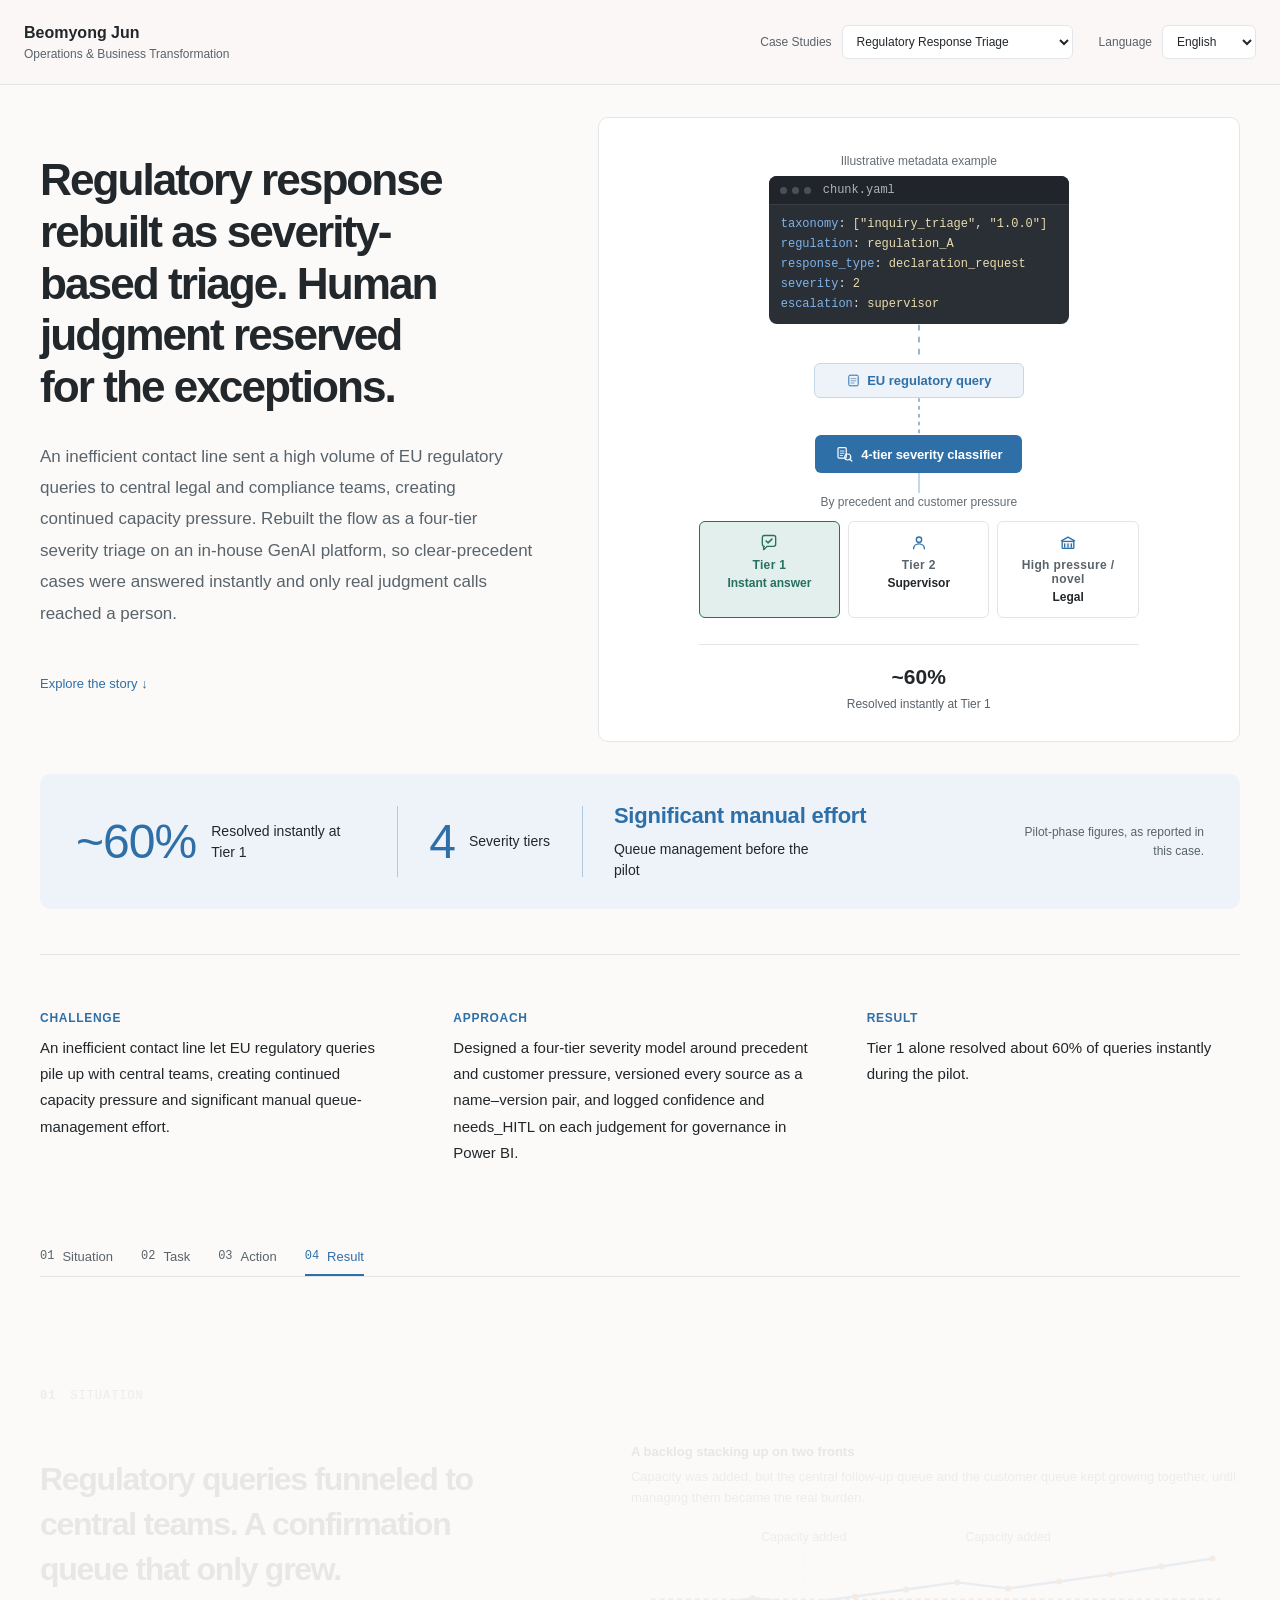
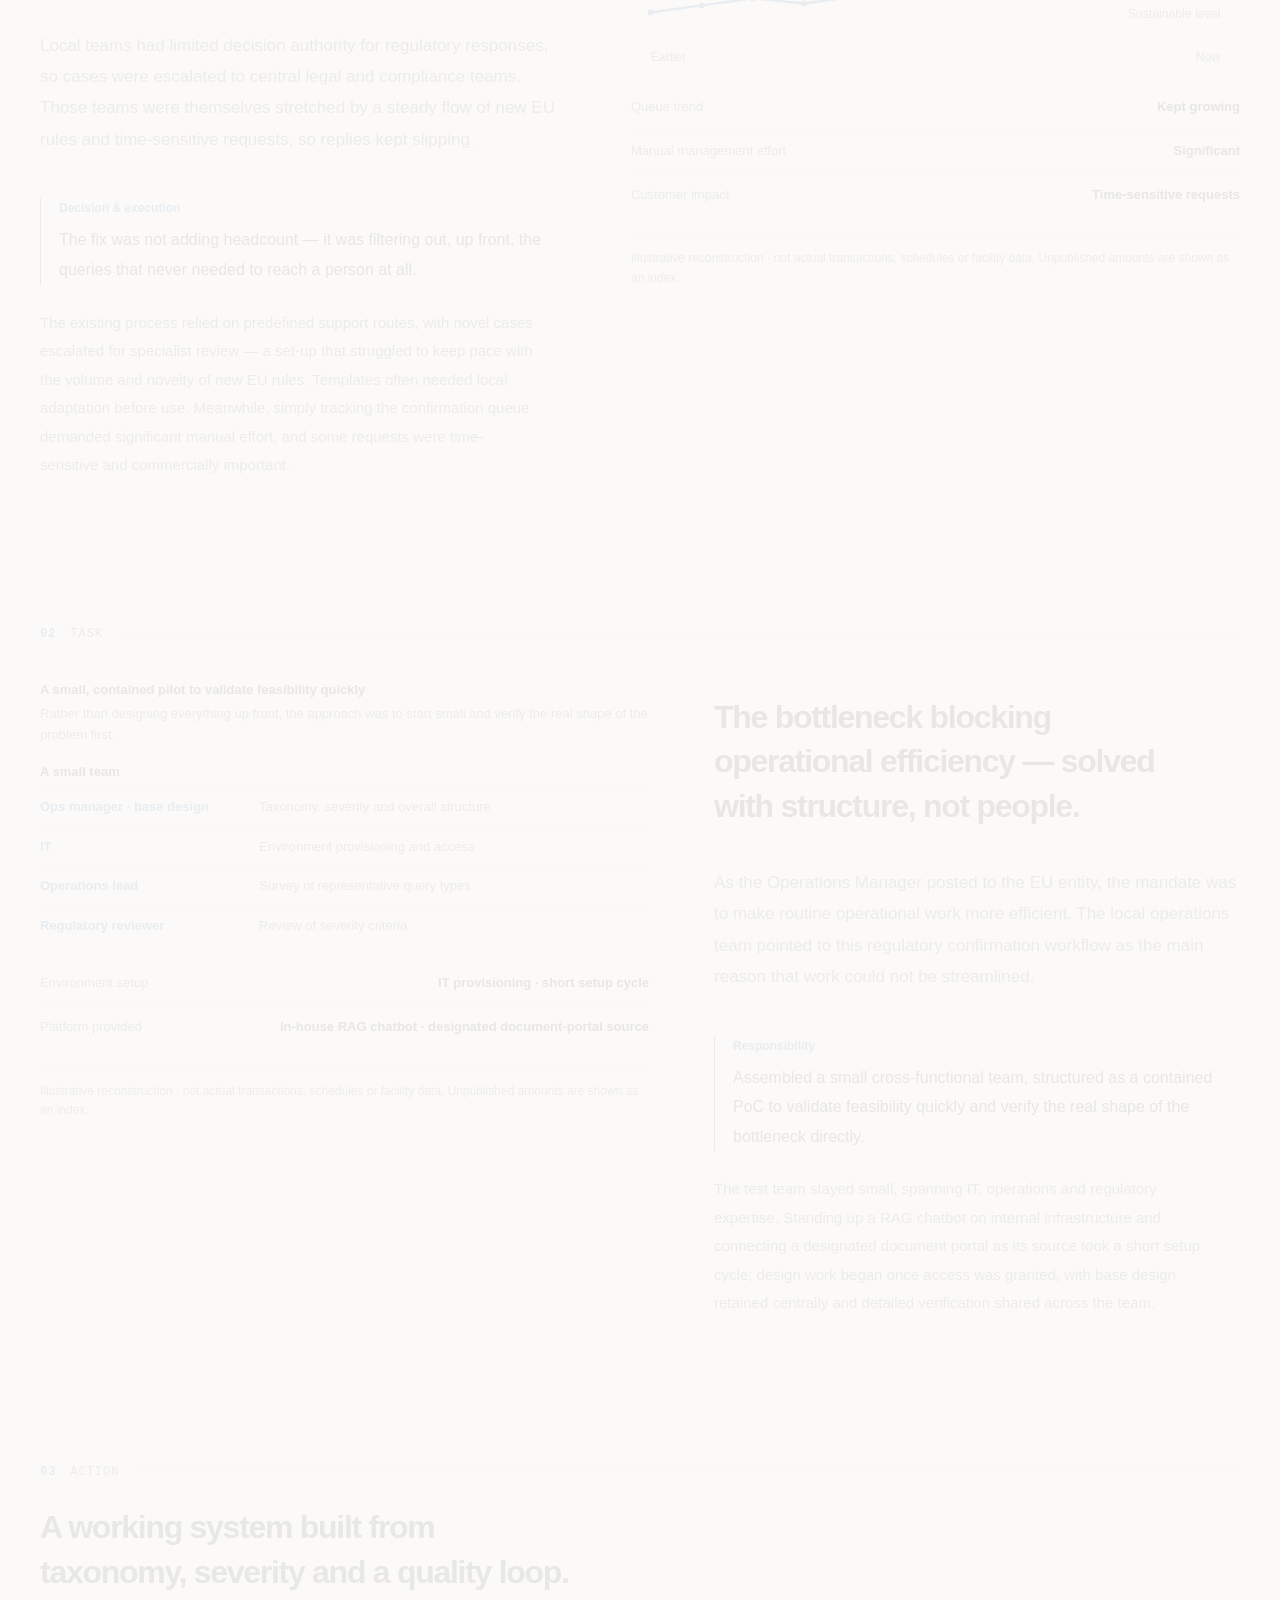
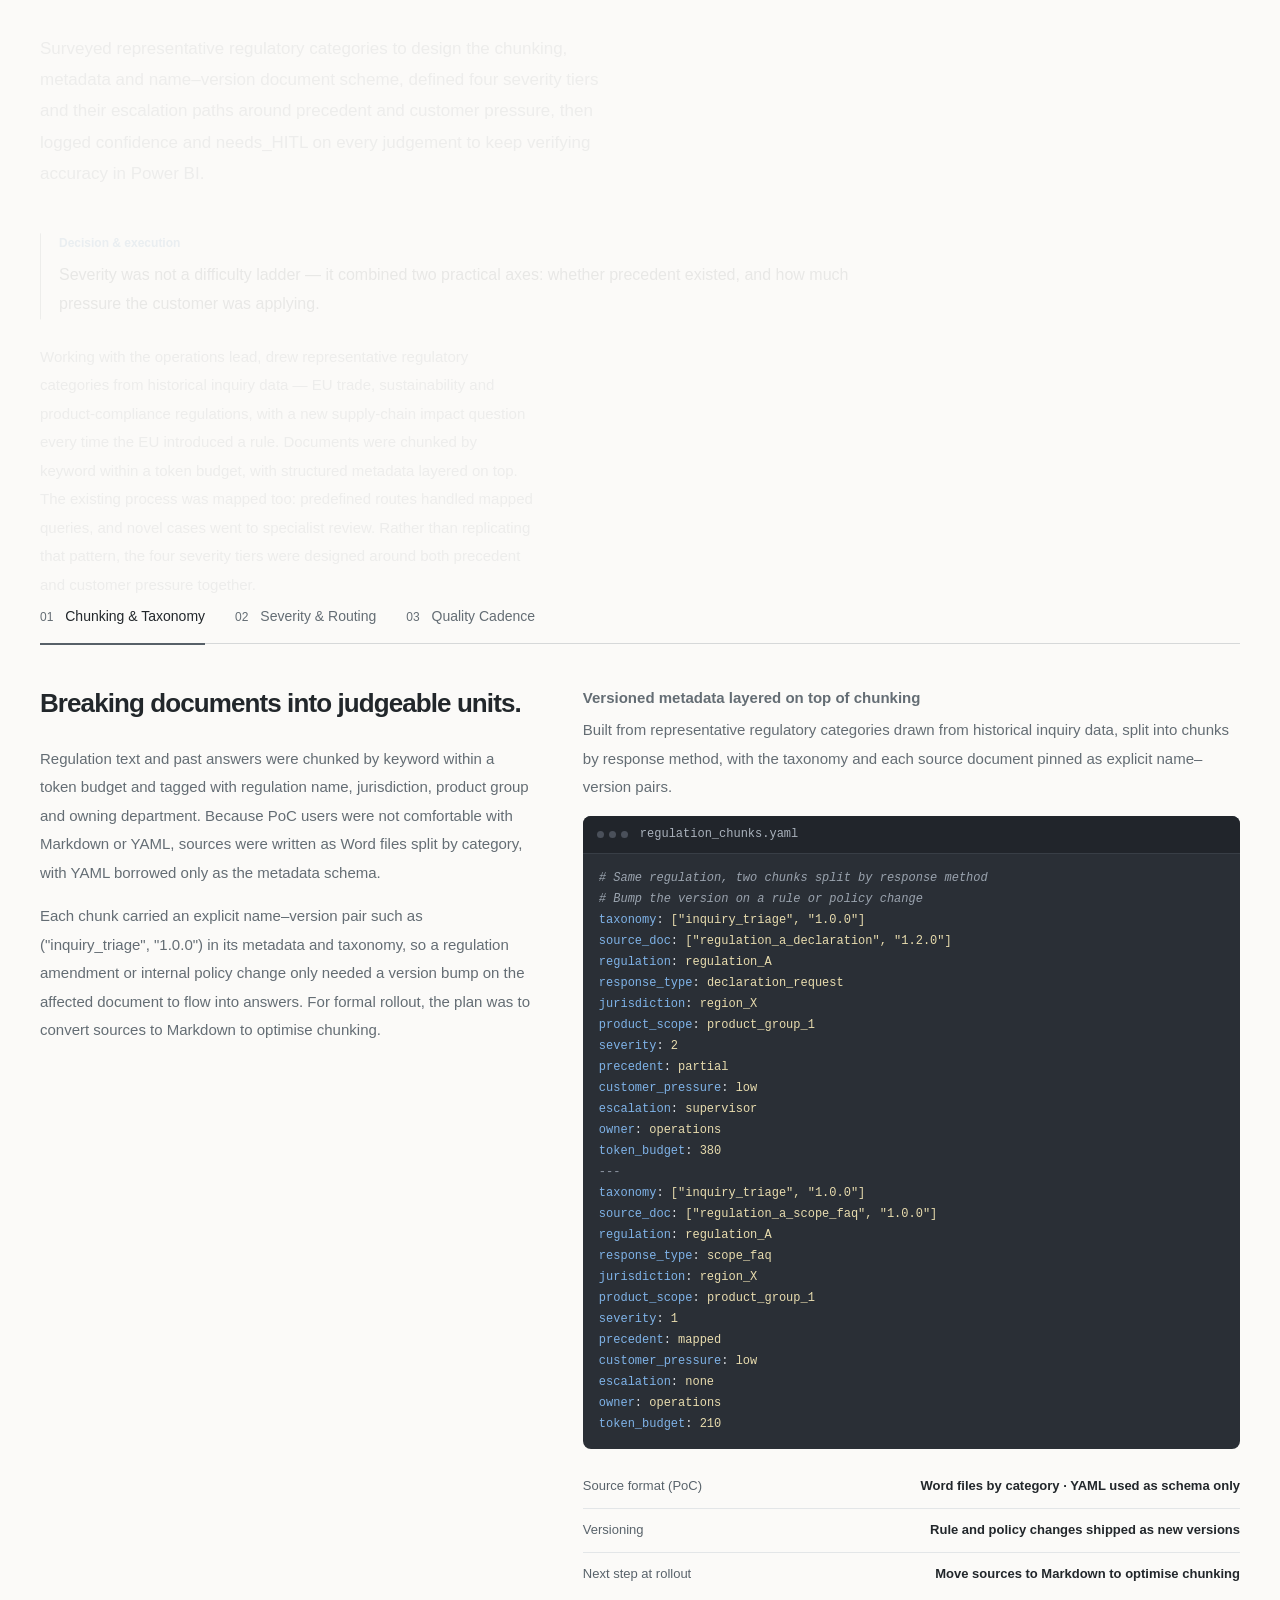
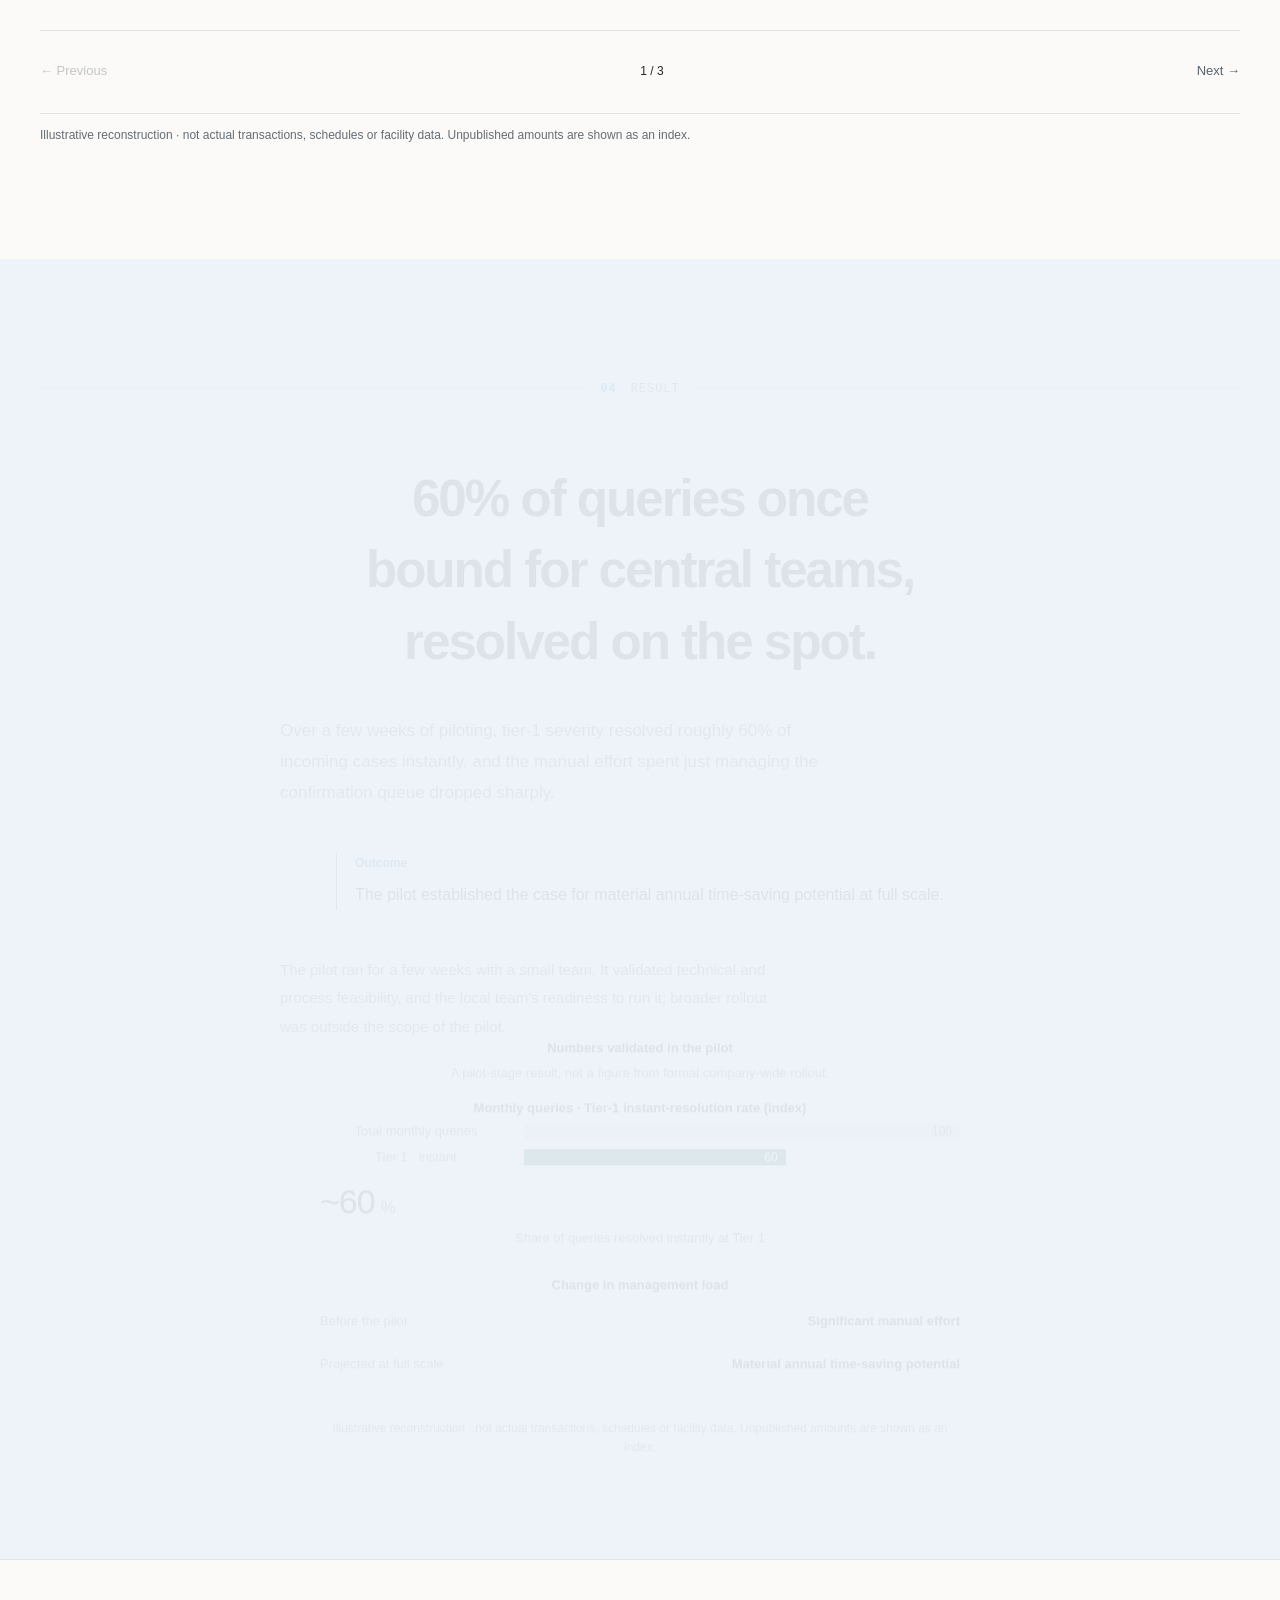
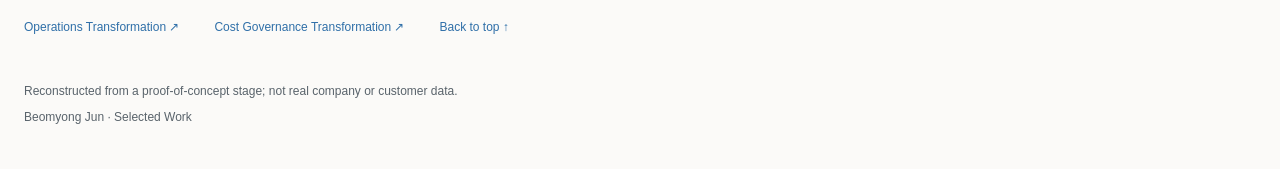
==== ai-triage.html @ 35af4638 "Remove closing cards, pull key-results band into first screen, rename URLs by content - Remove the n" ====
<!doctype html><html lang="en"><head><meta charset="utf-8"><meta name="viewport" content="width=device-width,initial-scale=1"><meta name="theme-color" content="#fcfbf8"><title>Beomyong Jun | Operations & Business Transformation</title><meta name="description" content="STAR case study: a severity-based triage system for EU regulatory response, built on an internal GenAI platform."><meta property="og:image" content="./social-preview.png"><link rel="stylesheet" href="./story.css?v=20261004p"><link rel="stylesheet" href="./editorial.css?v=20261004p"><link rel="stylesheet" href="./evidence.css?v=20261004p"></head><body data-case="compliance"><div id="app"></div><noscript>This portfolio needs JavaScript for language selection and interactive exhibits.</noscript><script src="./stories.js?v=20261004p"></script><script src="./exhibits.js?v=20261004p"></script><script src="./refinements.js?v=20261004p"></script><script src="./editorial.js?v=20261004p"></script><script src="./evidence.js?v=20261004p"></script><script src="./story.js?v=20261004p"></script></body></html>
---- story.css ----
:root{
  /* Semantic palette. Body is charcoal; blue carries data and connection;
     teal marks a healthy/continuous state; orange-red marks risk. */
  --paper:#fbfaf8;
  --surface:#fff;
  --ink:#22272b;
  --muted:#59636b;
  --faint:#646d74;
  --line:#e3e6e8;
  --line-soft:#eef0f1;
  --data:#2f6fa8;
  --data-mid:#7ba6c9;
  --data-soft:#c3d8e9;
  --data-pale:#edf3f9;
  --ok:#26705f;
  --ok-pale:#e2efec;
  --risk:#a14f1e;
  --risk-strong:#a83a29;
  --risk-pale:#f8e9df;
  --ease:cubic-bezier(.16,1,.3,1);
}*{box-sizing:border-box}html{scroll-behavior:smooth;scroll-padding-top:100px}body{margin:0;background:var(--paper);color:var(--ink);font-family:-apple-system,BlinkMacSystemFont,'Segoe UI','Noto Sans',sans-serif}a{color:inherit;text-decoration:none}button,select{font:inherit}a:focus-visible,select:focus-visible,summary:focus-visible{outline:3px solid #c97748;outline-offset:5px}header{position:sticky;top:0;z-index:20;display:flex;justify-content:space-between;align-items:center;padding:20px max(24px,calc((100% - 1240px)/2));background:#fcf9f8f2;backdrop-filter:blur(15px);border-bottom:1px solid var(--line);gap:25px}.brand{font-weight:600;white-space:nowrap}.brand small{display:block;font-size:12px;font-weight:400;color:var(--muted);margin-top:5px}nav{display:flex;align-items:center;gap:26px;font-size:12px;color:var(--data)}.language{display:flex;align-items:center;gap:10px;font-size:12px;color:var(--muted)}select{padding:8px 22px 8px 10px;background:white;border:1px solid var(--line);border-radius:6px;color:var(--ink);font-size:12px}.progress{position:absolute;height:2px;background:var(--data);left:0;bottom:0;width:100%;transform:scaleX(0);transform-origin:left}.hero,.scene{max-width:1240px;margin:auto;display:grid;grid-template-columns:1fr 1fr;align-items:center;gap:72px;min-height:calc(100svh - 84px);padding:62px 0}.hero-copy{max-width:560px}.hero-byline{font-size:13px;font-weight:600;color:var(--ink);margin:0 0 16px}.hero-byline span{display:block;font-weight:400;color:var(--muted);font-size:12px;margin-top:2px}h1{font-size:clamp(42px,4.5vw,68px);letter-spacing:-.055em;line-height:1.1;font-weight:600;margin:0 0 28px;text-wrap:balance}h2{font-size:clamp(30px,3vw,44px);line-height:1.22;font-weight:600;letter-spacing:-.04em;margin:0 0 24px;text-wrap:balance}h2 .phase{color:var(--data)}.caption{font-size:12px;color:var(--muted);margin:10px 0 0}.lede,.lead{font-size:17px;line-height:1.85;color:var(--muted);margin:0}.jump{display:inline-block;margin-top:32px;font-size:13px;color:var(--data)}.headline-metrics{display:flex;gap:40px;margin:0 0 22px}.headline-metrics>div{flex:1}.headline-metrics strong{display:block;font-size:68px;letter-spacing:-.05em;font-weight:400;line-height:1}.headline-metrics strong span{font-size:35px}.headline-metrics>div>span{display:block;font-size:12px;line-height:1.5;color:var(--muted);margin-top:12px}.hero-model iframe{width:100%;height:530px;border:0;border-radius:16px}.hero-result{border-top:1px solid var(--data);padding:45px 0}.hero-result strong{display:block;color:var(--data);font-size:clamp(42px,4.4vw,66px);letter-spacing:-.055em}.hero-result>span{display:block;color:var(--muted);margin-top:20px}.hero-result p{font-size:24px;line-height:1.6;margin-top:60px;max-width:360px}.scene{border-top:1px solid var(--line)}.ownership{border-left:1px solid #758795;padding-left:20px;margin:30px 0 24px}.ownership>span{font-size:12px;color:var(--data);font-weight:600}.ownership p{font-size:15px;line-height:1.8;margin:9px 0 0}details{font-size:13px;line-height:1.8;color:var(--muted);border-top:1px solid var(--line);padding-top:14px}summary{cursor:pointer}details p{margin-bottom:0}.metric-board{display:grid;gap:28px}.metric-board>div{border-bottom:1px solid var(--line);padding:8px 0 25px}.metric-board strong{display:block;font-size:45px;letter-spacing:-.045em;font-weight:500;color:var(--data);line-height:1.15}.metric-board span{display:block;margin-top:12px;color:var(--muted);font-size:14px;line-height:1.6}.cadence strong,.controls strong{font-size:33px}.cost-result strong,.levers strong{font-size:36px}.risk-board{display:grid;gap:18px}.risk-board>div{padding:26px;background:#f2eae5;border-radius:12px}.risk-board span{font-size:12px;color:#9b694c}.risk-board h3{font-size:22px;margin:14px 0 8px;font-weight:500}.risk-board p{font-size:14px;margin:0;color:var(--muted);line-height:1.6}.scope>div{padding:30px;background:#e9eaeb;border-radius:12px;margin:15px 0}.scope>div+div{background:#efeee9}.scope h3{margin:0 0 20px;font-weight:500;font-size:23px}.scope p{font-size:15px;color:var(--muted);line-height:1.6}.steps>div{display:flex;align-items:center;gap:24px;padding:26px 0;border-bottom:1px solid var(--line)}.steps span{font-size:12px;color:var(--faint)}.steps strong{font-weight:500;font-size:22px;line-height:1.5}.demo-section{max-width:1320px;margin:30px auto 80px;padding:30px 0}.demo-heading{display:flex;align-items:end;justify-content:space-between;gap:30px;margin-bottom:28px}.demo-heading h2{font-size:32px;margin:0}.demo-heading a{font-size:12px;color:var(--data)}.demo-section iframe{width:100%;height:850px;border:1px solid #e0e1e2;border-radius:10px;display:block}footer{padding:45px max(24px,calc((100% - 1240px)/2));border-top:1px solid var(--line);color:var(--muted);font-size:12px}footer>a{display:inline-block;margin-right:35px;color:var(--data)}footer p{margin-top:35px}footer small{font-size:12px}.skip{position:absolute;top:-90px}.skip:focus{top:15px;z-index:100;background:white;padding:15px}
.at-a-glance{max-width:1240px;margin:0 auto;padding:56px 0 70px;border-top:1px solid var(--line)}
.glance-grid{display:grid;grid-template-columns:repeat(3,1fr);gap:40px}
.glance-label{display:block;font-size:12px;font-weight:600;letter-spacing:.06em;text-transform:uppercase;color:var(--data);margin-bottom:10px}
.glance-item p{font-size:15px;line-height:1.75;color:var(--ink);margin:0;text-wrap:pretty}
@media(max-width:1350px){.at-a-glance{margin-inline:40px}}
@media(max-width:850px){.at-a-glance{margin-inline:25px}.glance-grid{grid-template-columns:1fr;gap:28px}}
@media(max-width:480px){.at-a-glance{margin-inline:22px;padding:40px 0 50px}.glance-item p{font-size:14px}}html[lang=ko] h1,html[lang=ja] h1{line-height:1.22;letter-spacing:-.045em;word-break:keep-all;overflow-wrap:break-word}html[lang=ko] h2,html[lang=ja] h2{line-height:1.4;word-break:keep-all;overflow-wrap:break-word}@media(max-width:1350px){.hero,.scene,.demo-section{margin-inline:40px;gap:45px}.hero-model iframe{height:535px}}@media(max-width:850px){.hero,.scene{grid-template-columns:1fr;gap:40px;margin-inline:25px;min-height:0;padding:55px 0}.hero-copy{max-width:680px}.hero-model{max-width:660px}.hero-result p{margin-top:25px}.demo-section{margin-inline:20px}.brand small{display:none}header{padding:16px 24px}nav{gap:16px}.language{font-size:0;gap:0}.metric-board{gap:16px}.demo-heading{display:block}.demo-heading a{display:inline-block;margin-top:16px}.lede,.lead{font-size:16px}.demo-section iframe{height:1000px}}@media(max-width:480px){nav>a{font-size:12px;max-width:105px;text-align:right}header{padding:14px 18px;gap:10px}.brand{font-size:13px}select{font-size:12px;padding:7px}.hero,.scene{margin-inline:22px}h1{font-size:40px}h2{font-size:29px}.headline-metrics{gap:22px}.headline-metrics strong{font-size:54px}.hero-model iframe{height:555px}.metric-board strong{font-size:34px}.steps strong{font-size:19px}.hero-result strong{font-size:42px}.demo-section{margin-inline:10px}.demo-heading{padding-inline:12px}.demo-heading h2{font-size:27px}}@media(prefers-reduced-motion:reduce){html{scroll-behavior:auto}}

.hero-model iframe{height:570px}@media(max-width:480px){.hero-model iframe{height:575px}}
/* Editorial case study: substantial narrative plus explanatory exhibits. */
h1{font-size:clamp(35px,3.6vw,53px);line-height:1.18}h2{font-size:clamp(27px,2.7vw,37px)}.hero,.scene{gap:58px;grid-template-columns:minmax(0,.95fr) minmax(0,1.1fr)}.context-body{font-size:14px;line-height:1.85;color:var(--muted);margin:22px 0 0}.ownership p{font-size:16px}.scene{padding-block:90px;position:relative}.scene-copy{transform:translateY(var(--lift,0px));opacity:var(--scene-opacity,1);min-width:0}.scene-visual{transform:translateY(calc(var(--lift,0px)*.6));opacity:var(--scene-opacity,1);min-width:0;align-self:center}.scene[data-star="R"]{grid-template-columns:minmax(0,1fr);text-align:center;row-gap:40px}.scene[data-star="R"] .scene-copy{max-width:720px;margin:0 auto}.scene[data-star="R"] h2{font-size:clamp(34px,4vw,52px)}.scene[data-star="R"] .lead,.scene[data-star="R"] .ownership,.scene[data-star="R"] .context-body{text-align:left}.scene[data-star="R"] .ownership{display:inline-block}.scene[data-star="R"] .scene-visual{max-width:640px;margin:0 auto;position:static;align-self:center}.technical-exhibit{margin:0}.technical-exhibit figcaption,.exhibit-note{font-size:12px;color:var(--faint);line-height:1.6;margin:14px 0}.exhibit-svg{width:100%;height:auto;display:block;overflow:visible;font-family:inherit;color:#565f67}.exhibit-svg text{fill:#3e444a}.exhibit-svg text.muted{fill:#7c8980}.exhibit-svg text.light{fill:white}.diagram-node{stroke:#62798b;stroke-width:2;fill:#f8faf5}.flowline{stroke:#6b8498;stroke-width:2;stroke-dasharray:6 5;animation:signal 2s linear infinite;animation-play-state:paused}.returnline{stroke:#c37b52;stroke-width:2;stroke-dasharray:6 5;animation:signal 3s linear infinite;animation-play-state:paused}.inview .flowline,.inview .returnline,.hero .flowline{animation-play-state:running}.paused .flowline,.paused .returnline{animation-play-state:paused}.diagram-controls{display:flex;align-items:center;gap:14px;margin-top:14px;font-size:12px;color:var(--muted)}.diagram-controls button{background:transparent;color:var(--data);border:1px solid #d0d2d4;padding:7px 12px;border-radius:20px;font-size:12px;cursor:pointer}.dependency{stroke:#c3c5c6;stroke-width:1.5;fill:none}.dependency.selected{stroke:#c26d3c;stroke-width:2.7;stroke-dasharray:5 4;animation:signal 2s linear infinite}.gantt-work{cursor:pointer;outline:none}.gantt-work:hover rect,.gantt-work.selected rect{fill:#424950}.gantt-work:focus-visible rect{stroke:#c77342;stroke-width:3}.task-register{margin:18px 0 0}.register-scroll{max-height:260px;overflow:auto;border:1px solid #dcddde;margin-top:14px}.register-scroll table{width:100%;border-collapse:collapse;font-size:12px;text-align:left;white-space:nowrap}.register-scroll th,.register-scroll td{padding:10px;border-bottom:1px solid #dfe1e2}.register-scroll th{background:#eaf0e9;position:sticky;top:0}.diagram-caption{display:flex;justify-content:space-between;gap:16px;font-size:12px;color:var(--data);padding:14px 0;border-bottom:1px solid var(--line)}.outcome-line{display:flex;align-items:center;gap:20px;border-bottom:1px solid var(--line);padding:26px 0}.outcome-line svg{width:65px;flex-shrink:0}.outcome-line strong{font-size:30px;font-weight:600;letter-spacing:-.04em;color:var(--data)}.outcome-line p{font-size:14px;color:var(--muted);margin:8px 0}.outcome-ledger>p{font-size:13px;color:var(--muted)}.hero-evidence{margin-top:24px;line-height:1.7}.hero-evidence strong{display:block;font-size:28px;font-weight:600;color:var(--data)}.hero-evidence span{display:block;font-size:13px;color:var(--muted);margin-top:10px}.demo-section{transform:translateY(var(--lift,0px));opacity:var(--scene-opacity,1)}@keyframes signal{to{stroke-dashoffset:-44}}@media(min-width:1050px){.scene-visual{position:sticky;top:125px;align-self:start;margin-top:36px}.scene{min-height:105svh}}@media(max-width:850px){.hero,.scene{grid-template-columns:1fr;gap:35px}.scene{padding-block:60px}.scene-visual{position:static;margin-top:0}.hero-analysis{max-width:680px}.context-body{font-size:14px}.exhibit-svg{min-width:0}}@media(max-width:480px){h1{font-size:34px}h2{font-size:28px}.scene{margin-inline:20px}.diagram-caption{font-size:12px}.diagram-controls{align-items:start;font-size:12px}.outcome-line strong{font-size:25px}.outcome-line{gap:12px}.technical-exhibit figcaption{font-size:12px}.hero-evidence strong{font-size:25px}}@media(prefers-reduced-motion:reduce){.flowline,.returnline,.dependency.selected{animation:none!important}.scene-copy,.scene-visual,.demo-section{transition:none!important;transform:none!important;opacity:1!important}}
.flowline,.returnline{fill:none}.animated-diagram .crane-mini{animation:crane-lift 3.5s ease-in-out infinite;animation-play-state:paused}.inview .animated-diagram .crane-mini{animation-play-state:running}.animated-diagram.paused .crane-mini{animation-play-state:paused}@keyframes crane-lift{0%,100%{transform:translateX(-10px)}50%{transform:translateX(15px)}}@media(prefers-reduced-motion:reduce){.animated-diagram .crane-mini{animation:none!important}}

.diagram-viewport{max-width:100%;overflow-x:auto;overscroll-behavior-x:contain}.diagram-viewport .exhibit-svg{display:block}@media(max-width:600px){.diagram-viewport .exhibit-svg{min-width:540px}.technical-exhibit{min-width:0;max-width:100%}}

.hero-copy,.hero-analysis,.hero-model{min-width:0;max-width:100%}@media(max-width:850px){.hero,.scene{grid-template-columns:minmax(0,1fr)}}
.refined-svg{background:linear-gradient(145deg,#f0f4ed,#fafbf7);border:1px solid #e2e8df;border-radius:18px}.map-pill rect{fill:#fefbf9;stroke:#c3c6c8;stroke-width:1}.moving-link{stroke:#6d8598;stroke-width:2;stroke-dasharray:7 6;animation:signal 2.5s linear infinite}.static-link{stroke:#919ea9;stroke-width:1.8}.enhanced .diagram-viewport{border-radius:18px}.scene:has([data-exhibit$="-cards"]){grid-template-columns:minmax(0,1fr);gap:35px}.scene:has([data-exhibit$="-cards"])>.scene-copy{max-width:900px}.scene:has([data-exhibit$="-cards"]) .scene-visual{position:static;margin:0}.deck-tabs{display:flex;gap:8px;flex-wrap:wrap;margin:0 0 28px}.deck-tabs button,.deck-pagination button{font:inherit;font-size:13px;padding:12px 18px;border:1px solid #d0d2d3;background:transparent;color:var(--muted);border-radius:30px;cursor:pointer}.deck-tabs [aria-pressed=true]{background:#4c545b;color:white;border-color:#4c545b}.deck-panel{display:grid;grid-template-columns:minmax(0,1fr) minmax(0,1.15fr);gap:50px;padding:32px;border:1px solid #d9e3d8;border-radius:22px;background:#f7f8f2}.deck-panel[hidden]{display:none}.deck-panel h3{font-size:27px;line-height:1.45;font-weight:600;margin:0 0 22px;word-break:keep-all;overflow-wrap:break-word}.deck-panel p{font-size:15px;line-height:1.95;color:var(--muted)}.deck-pagination{display:flex;align-items:center;justify-content:space-between;margin-top:20px;font-size:12px}.deck-pagination button:disabled{opacity:.35;cursor:default}.dual-path{display:grid;grid-template-columns:1fr 1fr;gap:12px}.dual-path>p{grid-row:1;font-size:12px;margin:0}.dual-path .exhibit-svg{min-width:0!important}.dual-path svg{aspect-ratio:680/255;object-fit:cover;object-position:top}.category-strip{display:grid;grid-template-columns:1fr 1fr;gap:9px;margin-top:18px}.category-strip span{font-size:12px;padding:14px;border-bottom:1px solid #d4dfd2}.delay-control{display:flex;align-items:center;gap:12px;flex-wrap:wrap;font-size:12px;margin-top:18px}.delay-control input{accent-color:#566068;flex:1;min-width:100px}.deck-panel .technical-exhibit{min-width:0}@media(max-width:850px){.deck-panel{grid-template-columns:minmax(0,1fr);padding:22px;gap:20px}.deck-panel h3{font-size:24px}.dual-path{display:block}.dual-path .exhibit-svg{aspect-ratio:auto;max-height:260px}.dual-path p{margin-top:18px}}@media(prefers-reduced-motion:reduce){.moving-link{animation:none}.refined-svg animateMotion{display:none}}

.banded-results{margin-top:22px}.banded-results p{display:flex;justify-content:space-between;gap:16px;border-bottom:1px solid #d5dfd2;padding:14px 0;font-size:12px}.banded-results strong{font-size:16px;font-weight:600;color:var(--muted)}@media(max-width:480px){.banded-results p{display:block}.banded-results strong{display:block;margin-top:8px}}
.dual-path{display:flex;flex-direction:column;gap:12px}.dual-path>p{margin:0;font-size:13px}.dual-path .diagram-viewport{order:initial}.dual-path .exhibit-svg{aspect-ratio:auto;max-height:none}.deck-panel .diagram-viewport{min-width:0}.deck-panel>div{min-width:0}
html[lang=ko] body{word-break:keep-all;overflow-wrap:break-word}
html[lang=ja] h1,html[lang=ja] h2,html[lang=ja] .deck-panel h3{word-break:normal;word-break:auto-phrase;overflow-wrap:anywhere}
.hero>*,.scene>*{min-width:0}
@media(max-width:480px){nav{min-width:0;gap:8px}#case-switch{max-width:148px;text-overflow:ellipsis}#language{max-width:84px;text-overflow:ellipsis}}
.jump,footer a,.demo-heading a{display:inline-flex;align-items:center;min-height:44px}
.brand{display:inline-flex;flex-direction:column;justify-content:center;min-height:44px}
.skip{padding:12px 16px}
.hero .lede,.scene p.lead,.scene p.context-body{max-width:33em}
html[lang=ko] .hero .lede,html[lang=ko] .scene p.lead,html[lang=ko] .scene p.context-body,html[lang=ja] .hero .lede,html[lang=ja] .scene p.lead,html[lang=ja] .scene p.context-body{max-width:42em}
b,strong{font-weight:600}

/* Key-results band (under the hero). Same container
   width and gutters as .at-a-glance so the page keeps one column edge. */
.kpi-band{max-width:1240px;margin:0 auto}
.kpi-band{margin-bottom:56px}
.kpi-inner{display:flex;flex-wrap:wrap;align-items:center;gap:18px 32px;background:var(--data-pale);border-radius:10px;padding:28px 36px}
.kpi-list{display:flex;flex:1 1 auto;margin:0;padding:0;list-style:none}
.kpi-item{position:relative;display:flex;align-items:center;gap:14px;padding:0 32px}
.kpi-item:first-child{padding-left:0}
.kpi-item+.kpi-item::before{content:"";position:absolute;left:0;top:4px;bottom:4px;width:1px;background:var(--data-mid);opacity:.55}
.kpi-num{font-size:48px;font-weight:500;line-height:1;letter-spacing:-.02em;color:var(--data);white-space:nowrap}
.kpi-num small{font-size:.5em;font-weight:500;letter-spacing:0;margin-left:4px}
.kpi-num small.sym{font-size:1em;margin-left:0}
.kpi-cap{font-size:14px;line-height:1.5;color:var(--ink);max-width:11em}
.kpi-item.is-text{flex-direction:column;align-items:flex-start;gap:8px}
.kpi-item.is-text .kpi-num{font-size:22px;font-weight:600;line-height:1.3;letter-spacing:-.01em;white-space:normal;max-width:12em}
.kpi-item.is-text .kpi-cap{max-width:16em}
.kpi-note{flex:0 1 190px;margin:0 0 0 auto;font-size:12px;line-height:1.55;color:var(--muted);text-align:right}
html[lang=ko] .kpi-cap,html[lang=ja] .kpi-cap{max-width:12em;overflow-wrap:break-word}html[lang=ko] .kpi-cap{word-break:keep-all}
@media(max-width:1100px){.kpi-note{flex-basis:100%;margin:0;text-align:left}}
@media(max-width:850px){.kpi-list{flex-direction:column;width:100%}.kpi-item,.kpi-item:first-child{padding:16px 0}.kpi-item:first-child{padding-top:0}.kpi-item+.kpi-item::before{left:0;right:0;top:0;bottom:auto;width:auto;height:1px}.kpi-cap,html[lang=ko] .kpi-cap,html[lang=ja] .kpi-cap{max-width:none}}
@media(max-width:1350px){.kpi-band{margin-inline:40px}}
@media(max-width:850px){.kpi-band{margin-inline:25px}}
@media(max-width:480px){.kpi-band{margin-inline:22px}.kpi-inner{padding:22px 20px}.kpi-num{font-size:40px}.kpi-item.is-text .kpi-num{font-size:20px}}
---- editorial.css ----
/* Quiet editorial shell, precise analytical exhibits. */
body{font-family:-apple-system,BlinkMacSystemFont,'Segoe UI','Noto Sans',sans-serif;color:var(--ink)}header{background:#faf7f6f2;border-bottom:1px solid var(--line)}.progress{background:var(--data)}.hero{gap:65px;grid-template-columns:minmax(0,.92fr) minmax(0,1.2fr);padding-block:76px}.hero-copy{max-width:540px}.hero h1{font-size:clamp(35px,3.45vw,50px);letter-spacing:-.045em;line-height:1.17}.hero .lede{font-size:17px;line-height:1.85}.scene{padding-block:100px;min-height:90svh;gap:65px}.scene h2{font-size:32px;line-height:1.4}.scene-copy{max-width:570px}.lead{font-size:17px;line-height:1.85}.context-body{font-size:15px;line-height:1.9}.ownership{border-left:1px solid #566068;padding-left:18px}.ownership p{font-weight:500;line-height:1.85}.technical-exhibit figcaption{font-size:12px;line-height:1.6;color:var(--faint);border-top:1px solid #e3e6e5;padding-top:12px;margin-top:16px}.scene-visual{top:130px}.e-diagram{max-width:100%;overflow:auto}.e-diagram svg{display:block;width:100%;height:auto;font-family:inherit}.e-diagram text{fill:#3b4146}.e-diagram .eyetext{fill:#707d88;letter-spacing:.8px}.e-diagram .accent{fill:#50585f}.e-diagram .dangertext{fill:#b15f2f}.e-diagram .rule{stroke:#dcdedf;stroke-width:1;fill:none}.e-diagram .blue-line{stroke:#5c666f;stroke-width:2;fill:none}.e-diagram .deadline{stroke:#b76b3f;stroke-width:1.5;stroke-dasharray:4 4;fill:none}.e-diagram .floorplan{stroke:#889198;stroke-width:2;fill:none}.e-diagram .blue{fill:#557691}.e-diagram .blue-soft{fill:#bdc2c6}.e-diagram .slate-pale{fill:#ebeced}.e-diagram .amber{fill:#ce8459}.e-diagram .amber-pale{fill:#f4e1d6}.e-diagram .code-bg{fill:#343a3f}.e-diagram .code-text{fill:#e4e6e8;font-family:ui-monospace,monospace}.e-diagram .sheet-bg{fill:#fff}.e-diagram .transfer-path{stroke:#bfc4c7;fill:none;stroke-width:1.5}.inview .transfer-path{stroke-dasharray:5 5;animation:editorial-flow 1.5s linear 3}.e-diagram .feedback-path{stroke:#8494a1;stroke-width:1.6;fill:none;stroke-dasharray:6 5}.inview .feedback-path{animation:editorial-flow 3s linear 3}.e-diagram .continuity{stroke:#5b656e;stroke-width:2.5;fill:none}.report-preview{background:#fff;border:1px solid #e4e5e6;box-shadow:0 18px 50px #363b4010}.report-preview-live .hero-dash{width:100%;height:460px;border:0;display:block;background:#fff;pointer-events:none}.report-top{display:flex;flex-direction:column;gap:13px;padding:24px 27px;border-bottom:1px solid #e5e7e8}.report-top>span{font-size:12px;letter-spacing:.15em;color:var(--faint)}.report-top b{font-size:19px;letter-spacing:-.5px}.preview-kpis{display:grid;grid-template-columns:1fr 1fr;gap:20px;padding:24px 27px}.preview-kpis small{font-size:12px;color:var(--faint)}.preview-kpis strong{display:block;font-size:38px;letter-spacing:-1.5px;font-weight:500;margin-top:8px;color:var(--muted)}.preview-kpis em{font-style:normal;font-size:19px;margin-left:5px}.report-preview .e-diagram{padding-inline:15px}.report-entry{display:block;margin:10px 27px 0;font-size:13px;color:var(--muted)}.preview-note{margin:14px 27px 22px;font-size:12px;color:var(--faint)}.hero-evidence{border-top:1px solid #d4d5d6;padding-top:20px}.hero-evidence strong{font-size:23px;color:var(--ink)}.hero-evidence span{font-size:12px}.hero-model iframe{border-radius:0}.report-preview-live .hero-dash{height:430px}.headline-metrics{border-bottom:1px solid #dcddde;padding-bottom:22px}.headline-metrics strong{font-size:64px;color:var(--muted)}.headline-metrics>div>span{color:var(--faint)}.scene:has([data-exhibit$="-cards"]){display:block}.scene:has([data-exhibit$="-cards"])>.scene-copy{max-width:870px;margin-bottom:56px}.scene:has([data-exhibit$="-cards"])>.scene-visual{position:static;transform:none!important;opacity:1}.editorial-deck .deck-tabs{border-bottom:1px solid #d6d8d9;gap:30px;margin-bottom:40px}.editorial-deck .deck-tabs button{background:none;border:0;border-radius:0;padding:15px 0;color:var(--faint);position:relative;font-size:14px}.editorial-deck .deck-tabs button small{font-size:12px;margin-right:8px;color:var(--faint)}.editorial-deck .deck-tabs [aria-pressed=true]{color:var(--ink);box-shadow:0 2px 0 #576068}.editorial-deck .deck-panel{padding:0;border:0;border-radius:0;background:none;gap:50px;grid-template-columns:minmax(0,.9fr) minmax(0,1.2fr);align-items:start;min-height:520px}.editorial-deck .deck-panel[hidden]{display:none}.editorial-deck h3{font-size:26px;line-height:1.5;letter-spacing:-.035em}.editorial-deck p{color:var(--faint);font-size:15px;line-height:1.9}.editorial-deck .deck-pagination{border-top:1px solid #e1e2e3;padding-top:18px;margin-top:35px}.deck-pagination button{border:0;border-radius:0;padding:8px 0;color:var(--muted)}.scenario-buttons{display:flex;flex-wrap:wrap;gap:8px;margin-top:20px}.scenario-buttons button{padding:9px 11px;border:1px solid #d4d6d8;background:white;font:inherit;font-size:12px;color:var(--muted);cursor:pointer}.scenario-buttons button:hover{background:#eff0f1}.action-evidence [data-impact]{font-size:12px;min-height:46px}.cadence-strip{border-top:1px solid #d7d9da;padding-top:16px;font-size:12px;color:var(--muted)}.action-evidence .exhibit-svg{background:none}.action-evidence .exhibit-svg>rect{fill:transparent}.action-evidence .gantt-work rect{fill:#92a7b8}.action-evidence .gantt-work.selected rect{fill:#50585f}.action-evidence .exhibit-svg text{fill:#566068}.action-evidence .dependency{stroke:#c7c9cb}.action-evidence .dependency.selected{stroke:#ae683f;animation:none}.outcome-table{margin-top:20px}.outcome-table>div{display:flex;justify-content:space-between;gap:15px;padding:18px 0;border-top:1px solid #dcdedf}.outcome-table span{font-size:13px;color:var(--faint)}.outcome-table strong{font-size:19px;font-weight:500;color:var(--muted)}.e-tags{font-size:12px!important;line-height:1.9;color:var(--faint);margin-top:22px}.demo-heading h2{font-size:29px}.demo-section iframe{border-radius:0;box-shadow:0 16px 50px #3c42470c}.moving-link,.flowline,.returnline{animation-iteration-count:3}button:focus-visible,a:focus-visible,input:focus-visible{outline:2px solid #4d718e;outline-offset:4px}@keyframes editorial-flow{to{stroke-dashoffset:-60}}@media(max-width:1050px){.scene{gap:32px}.editorial-deck .deck-panel{gap:28px}}@media(max-width:850px){.hero,.scene{grid-template-columns:minmax(0,1fr);padding-block:58px;min-height:0}.scene-copy{max-width:none}.editorial-deck .deck-panel{grid-template-columns:minmax(0,1fr);gap:25px;min-height:0}.editorial-deck .deck-tabs{gap:20px}.scene:has([data-exhibit$="-cards"])>.scene-copy{margin-bottom:32px}.hero h1{font-size:36px}.scene h2{font-size:29px}.hero-model iframe{height:570px}}@media(max-width:480px){.e-diagram svg{min-width:560px}.e-diagram{overflow:auto}.e-diagram::after{content:'↔';display:block;text-align:right;font-size:12px;color:var(--faint)}.report-preview .e-diagram svg{min-width:0}.report-preview .e-diagram::after{display:none}.hero{margin-inline:22px;gap:30px}.hero h1{font-size:33px}.report-top{padding:19px}.preview-kpis{padding:19px;gap:12px}.preview-kpis strong{font-size:33px}.report-preview-live .hero-dash{height:400px}.scene h2{font-size:27px}.headline-metrics strong{font-size:52px}.outcome-table>div{display:block}.outcome-table strong{display:block;margin-top:9px}.editorial-deck .deck-tabs{gap:16px}.editorial-deck .deck-tabs button{font-size:12px}.editorial-deck .deck-tabs button small{display:block;margin-bottom:5px}.editorial-deck h3{font-size:24px}}@media(prefers-reduced-motion:reduce){.transfer-path,.feedback-path{animation:none!important}}

.mobile-diagram-intro{display:none}@media(max-width:480px){.mobile-diagram-intro{display:block;border-block:1px solid #e1e3e4;padding:14px 0}.mobile-diagram-intro p{font-size:13px;line-height:1.8;color:var(--muted)}.mobile-diagram-intro button{border:0;background:none;color:var(--muted);font:inherit;font-size:12px;padding:5px 0}.mobile-collapsible:not(.mobile-open){display:none}}
---- evidence.css ----
/* Evidence layer.
   Each section proves something different, so the exhibits are built from a
   small set of primitives (rows, tracks, tables, steps, panels) rather than
   one boxes-and-arrows diagram reused everywhere.
   Charts sit on white or on nothing; the page keeps the warm near-white. */

/* Published-outcome badge icons — supplied isometric asset set. Each
   badge runs its own small idle loop; motion stays in SVG user-space units
   (CSS transforms on SVG children scale with the viewBox, not the on-page
   pixel size), so the same values read correctly at badge scale. */
@keyframes gst-coin-orbit {
  0% { transform: translate(-14px, 8px); opacity: 0; }
  15% { opacity: 1; }
  50% { transform: translate(8px, -10px); opacity: 1; }
  85% { opacity: 1; }
  100% { transform: translate(14px, 8px); opacity: 0; }
}
.gst-coin-orbit { animation: gst-coin-orbit 3s ease-in-out infinite; }

@keyframes gst-arrow-dash { to { stroke-dashoffset: -32; } }
.gst-arrow-dash { animation: gst-arrow-dash 3s linear infinite; }

@keyframes tariff-badge-pulse {
  0%, 100% { transform: scale(1); filter: drop-shadow(0 0 0 rgba(43, 95, 186, 0)); }
  45%, 55% { transform: scale(1.06); filter: drop-shadow(0 0 3px rgba(43, 95, 186, .35)); }
}
.tariff-badge-pulse { animation: tariff-badge-pulse 3s ease-in-out infinite; transform-origin: center; transform-box: fill-box; }

@keyframes tariff-cost-down {
  0%, 100% { transform: translateY(0); opacity: .4; }
  45%, 60% { transform: translateY(6px); opacity: 1; }
}
.tariff-cost-down { animation: tariff-cost-down 3s ease-in-out infinite; }

@keyframes origin-package-slide {
  0%, 10% { transform: translate(-22px, 0); }
  45%, 55% { transform: translate(0, -6px); }
  90%, 100% { transform: translate(22px, 0); }
}
.origin-package-slide { animation: origin-package-slide 3s ease-in-out infinite; }

@keyframes origin-route-dash { to { stroke-dashoffset: -24; } }
.origin-route-dash { animation: origin-route-dash 3s linear infinite; }

@keyframes anomaly-scan-sweep {
  0% { transform: translateX(-28px); opacity: 0; }
  10% { opacity: .9; }
  50% { transform: translateX(28px); opacity: .9; }
  55% { opacity: 0; }
  100% { transform: translateX(28px); opacity: 0; }
}
.anomaly-scan-sweep { animation: anomaly-scan-sweep 3s ease-in-out infinite; }

@keyframes anomaly-outlier-glow {
  0%, 45%, 100% { transform: scale(1); opacity: .55; }
  55%, 75% { transform: scale(1.35); opacity: 1; }
}
.anomaly-outlier-glow { animation: anomaly-outlier-glow 3s ease-in-out infinite; transform-origin: center; transform-box: fill-box; }

@keyframes anomaly-check-draw {
  0%, 65% { opacity: 0; transform: scale(.7); }
  80%, 95% { opacity: 1; transform: scale(1); }
  100% { opacity: 0; transform: scale(1); }
}
.anomaly-check-draw { animation: anomaly-check-draw 3s ease-out infinite; transform-origin: center; transform-box: fill-box; }

@keyframes idle-drift {
  0%, 100% { transform: translateY(0); }
  50% { transform: translateY(-1.2px); }
}
.idle-drift { animation: idle-drift 3s ease-in-out infinite; }

@media (prefers-reduced-motion: reduce) {
  .gst-coin-orbit, .gst-arrow-dash, .tariff-badge-pulse, .tariff-cost-down,
  .origin-package-slide, .origin-route-dash, .anomaly-scan-sweep,
  .anomaly-outlier-glow, .anomaly-check-draw, .idle-drift { animation: none; }
}

.ev {
  margin: 0;
  font-size: 14px;
  line-height: 1.6;
  color: var(--ink);
}

.ev figcaption {
  font-size: 12px;
  line-height: 1.6;
  color: var(--faint);
  border-top: 1px solid var(--line);
  padding-top: 12px;
  margin-top: 20px;
}

/* ---------- primitives ---------- */

.ev-h {
  font-size: 13px;
  font-weight: 600;
  color: var(--ink);
  margin: 0 0 4px;
}

.ev-sub {
  font-size: 13px;
  color: var(--muted);
  margin: 0 0 14px;
}

.ev-block + .ev-block { margin-top: 26px; }

.ev-panel {
  background: var(--surface);
  border: 1px solid var(--line);
  border-radius: 10px;
  padding: 16px 18px;
}

.ev-grid2 { display: grid; grid-template-columns: 1fr 1fr; gap: 14px; }
.ev-grid3 { display: grid; grid-template-columns: repeat(3, 1fr); gap: 12px; }

/* label + measured track, the workhorse for any "how much / how long" row */
.ev-row {
  display: grid;
  grid-template-columns: minmax(84px, 29%) 1fr;
  align-items: center;
  gap: 12px;
  padding: 5px 0;
  font-size: 13px;
}

.ev-row > span { color: var(--muted); }

.ev-track { position: relative; height: 16px; }

.ev-bar {
  position: absolute;
  top: 0;
  height: 16px;
  background: var(--data-mid);
}

.ev-bar.is-strong { background: var(--data); }
.ev-bar.is-ok { background: var(--ok); }
.ev-bar.is-risk { background: var(--risk); }
.ev-bar.is-ghost { background: var(--line); }

/* unresolved / not-yet-defined work reads as hatching, not a red wash */
.ev-bar.is-open {
  background: repeating-linear-gradient(
    -45deg, var(--risk-pale), var(--risk-pale) 5px,
    #fff 5px, #fff 10px);
  box-shadow: inset 0 0 0 1px var(--risk);
}

.ev-bar b {
  position: absolute;
  right: 8px;
  top: 0;
  line-height: 16px;
  font-size: 12px;
  font-weight: 500;
  color: #fff;
}

/* shared time axis with the one fixed date every bar is measured against */
.ev-axis {
  position: relative;
  border-top: 1px solid var(--line);
  margin-top: 8px;
  padding-top: 6px;
  font-size: 12px;
  color: var(--faint);
  display: flex;
  justify-content: space-between;
}

.ev-fixed {
  position: absolute;
  top: 0;
  bottom: 0;
  width: 0;
  border-left: 1.5px dashed var(--risk);
}

.ev-fixed span {
  position: absolute;
  top: -2px;
  left: 7px;
  font-size: 12px;
  font-weight: 600;
  color: var(--risk);
  white-space: nowrap;
}

/* Rows that must line up against a shared scale, so one dashed launch line
   can be drawn across every bar in the group. The label column is a fixed
   percentage precisely so that overlay can be positioned exactly. */
.ev-scale {
  position: relative;
  display: grid;
  grid-template-columns: 30% 1fr;
  column-gap: 12px;
  row-gap: 7px;
  align-items: center;
}

.ev-scale > span {
  font-size: 13px;
  line-height: 1.4;
  color: var(--muted);
}

.ev-fixed-wrap {
  position: absolute;
  top: 0;
  bottom: 0;
  left: calc(30% + 12px);
  right: 0;
  pointer-events: none;
}

.ev-inline { margin: 0; font-size: 14px; color: var(--ink); }

/* Every language's chip label stays a fixed weight, so selecting one never
   changes its rendered width and never reflows the row's wrap pattern. */
.ev-chips button {
  font: inherit;
  font-size: 12px;
  font-weight: 500;
  padding: 6px 10px;
  border: 1px solid var(--line);
  border-radius: 6px;
  background: var(--surface);
  color: var(--muted);
  cursor: pointer;
  white-space: nowrap;
  transition: border-color .18s var(--ease), color .18s var(--ease), background .18s var(--ease);
}

.ev-chips button:hover { border-color: var(--data-mid); }

.ev-chips button[aria-pressed="true"] {
  border-color: var(--data);
  background: var(--data-pale);
  color: var(--data);
}

.ev-kv > div[data-ev-outcome] { transition: opacity .25s var(--ease); }
.ev-kv > div[data-ev-outcome]:not(.is-active) { opacity: .45; }
.ev-kv > div[data-ev-outcome].is-active strong { color: var(--data); }

.action-evidence .ev-inline > .ev-block:first-child { margin-top: 0; }

/* comparison table where the differing cells are the point */
.ev-tbl {
  width: 100%;
  border-collapse: collapse;
  font-size: 13px;
  background: var(--surface);
}

/* border-radius has no effect on cells once border-collapse:collapse is
   set — browsers ignore it outright, which is why the last attempt at this
   never showed up. A clipping wrapper is the one technique that reliably
   rounds a collapsed table's four corners. */
.ev-tbl-wrap {
  border: 1px solid var(--line);
  border-radius: 10px;
  overflow: hidden;
}

.ev-tbl-wrap .ev-tbl { border: 0; }

/* a second, supporting table in the same card reads quieter and tighter
   than the lead comparison table above it. -tight only trims padding/type,
   so it's safe on any column count; -compact additionally narrows the row
   header, which only suits a two-column label/value table. */
.ev-tbl-tight .ev-tbl th,
.ev-tbl-tight .ev-tbl td { padding: 7px 11px; font-size: 13px; }
.ev-tbl-compact .ev-tbl th[scope="row"] { width: 38%; }

.ev-tbl th,
.ev-tbl td {
  border: 1px solid var(--line);
  padding: 9px 11px;
  text-align: left;
  vertical-align: top;
}

.ev-tbl thead th {
  font-weight: 600;
  font-size: 13px;
  color: var(--muted);
  background: var(--data-pale);
}

.ev-tbl th[scope="row"] {
  font-weight: 500;
  color: var(--muted);
  background: #fcfcfb;
}

.ev-tbl td.is-diff {
  background: var(--risk-pale);
  color: var(--ink);
  font-weight: 500;
}

.ev-tbl td.is-diff::after {
  content: "";
  display: inline-block;
  width: 5px;
  height: 5px;
  border-radius: 50%;
  background: var(--risk);
  margin-left: 7px;
  vertical-align: 2px;
}

.ev-tbl td.is-ok {
  background: var(--ok-pale);
  color: var(--ink);
  font-weight: 500;
}

.ev-tbl td.is-ok::after {
  content: "";
  display: inline-block;
  width: 5px;
  height: 5px;
  border-radius: 50%;
  background: var(--ok);
  margin-left: 7px;
  vertical-align: 2px;
}

.ev-tbl tfoot td,
.ev-tbl tfoot th { background: #fcfcfb; font-weight: 600; }

/* numbered sequence with a connecting rule */
.ev-steps { display: grid; gap: 0; }

.ev-steps.is-flow {
  grid-auto-flow: column;
  grid-auto-columns: 1fr;
  gap: 0;
}

.ev-step {
  position: relative;
  padding: 0 14px 0 0;
}

.ev-step > i {
  display: block;
  font-style: normal;
  font-size: 12px;
  font-weight: 600;
  letter-spacing: .04em;
  color: var(--data);
  margin-bottom: 7px;
}

.ev-step > strong {
  display: block;
  font-size: 14px;
  font-weight: 600;
  line-height: 1.4;
  margin-bottom: 5px;
}

.ev-step > span {
  display: block;
  font-size: 13px;
  color: var(--muted);
  line-height: 1.55;
}

.ev-steps.is-flow .ev-step { border-top: 2px solid var(--data-soft); padding-top: 12px; }
.ev-steps.is-flow .ev-step.is-last { border-top-color: var(--ok); }
.ev-steps.is-flow .ev-step.is-last > i { color: var(--ok); }

.ev-return {
  margin-top: 12px;
  font-size: 13px;
  color: var(--data);
  border-top: 1px dashed var(--data-soft);
  padding-top: 9px;
}

/* key/value evidence rows */
.ev-kv { display: grid; gap: 0; }

.ev-kv > div {
  display: flex;
  justify-content: space-between;
  gap: 14px;
  padding: 11px 0;
  border-top: 1px solid var(--line);
  font-size: 13px;
}

.ev-kv > div:first-child { border-top: 0; }
.ev-kv span { color: var(--muted); }
.ev-kv strong { font-weight: 600; text-align: right; }

/* order-of-magnitude figures render as plain text now — no nested
   caption, no redaction bars, nothing left to style beyond the base
   .ev-kv strong / .ev-badge strong rules above. */

/* Taxonomy metadata shown as an actual YAML chunk header, not a
   paraphrased list — a dark code-editor treatment (same register as the
   existing .code-bg/.code-text SVG convention) so it reads as the real
   artifact rather than another card. */
.ev-yaml {
  background: #2a2f36;
  border-radius: 8px;
  overflow: hidden;
  text-align: left;
}

.ev-yaml-head {
  display: flex;
  align-items: center;
  gap: 5px;
  padding: 9px 14px;
  background: #21252b;
  border-bottom: 1px solid #383e46;
}

.ev-yaml-head i {
  width: 7px;
  height: 7px;
  border-radius: 50%;
  background: #4a505a;
  display: inline-block;
}

.ev-yaml-head em {
  font-style: normal;
  margin-left: 7px;
  font-family: ui-monospace, "SF Mono", Menlo, monospace;
  font-size: 12px;
  color: #838b98;
}

.ev-yaml pre {
  margin: 0;
  padding: 14px 16px;
  overflow-x: auto;
}

.ev-yaml code {
  display: block;
  white-space: pre;
  font-family: ui-monospace, "SF Mono", Menlo, monospace;
  font-size: 12px;
  line-height: 1.75;
  color: #dbdfe4;
}

.ev-yaml .k { color: #7fb3e8; }
.ev-yaml .v { color: #e8dcae; }
.ev-yaml .c { color: #9aa3ae; font-style: italic; }
.ev-yaml .sep { color: #8d96a3; }

/* Compact variant for the hero: same code-editor look, sized to sit above
   the flow diagram as the concrete artifact behind the abstract "query". */
.ev-yaml.is-compact {
  width: 100%;
  max-width: 230px;
  margin: 0 auto;
}
.ev-yaml.is-compact .ev-yaml-head { padding: 7px 11px; }
.ev-yaml.is-compact .ev-yaml-head em { font-size: 12px; }
.ev-yaml.is-compact pre { padding: 10px 12px; }
.ev-yaml.is-compact code { font-size: 12px; line-height: 1.65; }

/* Published-outcomes layout: one case's badge on the left, the full list
   (with the active row highlighted) on the right. The badge swaps with the
   chip selection above it, so every case gets its own moment on screen. */
.ev-outcome-grid {
  display: grid;
  grid-template-columns: 168px 1fr;
  gap: 22px;
  align-items: stretch;
}

/* .ev-badges deliberately holds no in-flow content (its card is
   position:absolute below), so the grid row height tracks .ev-kv alone —
   constant across all four cases — instead of whichever badge happens to
   be tallest. The stretched .ev-badges box then gives that same fixed
   height to the absolutely-positioned card. */
/* Explicit floor (not just "match .ev-kv") — the tallest badge's natural
   content (icon + two-line figure + two-line caption) needs more room than
   .ev-kv's own rows do, so give the shared row real headroom instead of
   chasing it case by case. */
.ev-badges { position: relative; min-height: 280px; }

.ev-badge {
  position: absolute;
  inset: 0;
  display: flex;
  flex-direction: column;
  justify-content: center;
  box-sizing: border-box;
  border: 1px solid var(--data-soft);
  background: var(--data-pale);
  padding: 18px 16px;
  text-align: center;
}

/* [hidden] has the same specificity as .ev-badge, and author rules beat
   the UA stylesheet's [hidden]{display:none} on a tie — without this, a
   plain `display:flex` above would make every hidden badge render too. */
.ev-badge[hidden] { display: none; }

/* .ev-badges .ev-badge (not just .ev-badge) so this reliably outranks the
   generic ".ev svg { width:100% }" responsive-chart rule below — same
   specificity as a bare ".ev-badge svg" would tie with it and lose on
   source order, which is exactly how this rendered oversized before. */
.ev-badges .ev-badge svg {
  width: 76px;
  height: 76px;
  margin: 0 auto 10px;
  overflow: visible;
}

.ev-badge strong {
  display: block;
  font-size: 19px;
  font-weight: 600;
  letter-spacing: -.02em;
  font-variant-numeric: tabular-nums;
  color: var(--ink);
}

.ev-badge > span {
  display: block;
  font-size: 12px;
  color: var(--muted);
  margin-top: 10px;
  line-height: 1.4;
}

@media (max-width: 640px) {
  .ev-outcome-grid { grid-template-columns: 1fr; }
  /* Single column: badge and list stack instead of sharing a row, so the
     absolute-positioning height match (needed only for the two-column
     layout) is turned back off here. */
  .ev-badges { min-height: 0; }
  .ev-badge { position: static; inset: auto; }
}

.ev-chips { display: flex; flex-wrap: wrap; gap: 7px; margin-top: 4px; }

.ev-chips span {
  font-size: 12px;
  padding: 6px 10px;
  border: 1px solid var(--line);
  background: var(--surface);
  color: var(--muted);
}

/* value / unit / outcome-type, kept visually distinct */
.ev-figure { display: flex; align-items: baseline; gap: 6px; }
.ev-figure strong { font-size: 34px; font-weight: 500; letter-spacing: -.03em; line-height: 1; }
.ev-figure em { font-style: normal; font-size: 17px; color: var(--muted); }
.ev-type { display: block; font-size: 13px; color: var(--muted); margin-top: 7px; }

.ev svg { display: block; width: 100%; height: auto; overflow: visible; }
.ev svg text { font-family: inherit; font-size: 12.5px; fill: var(--muted); }
.ev svg text.is-key { fill: var(--ink); font-weight: 600; }

/* ---------- section-specific composition ---------- */

/* two teams, two toolchains, one incomparable number */
.ev-lanes { display: grid; grid-template-columns: 1fr 1fr; gap: 0; border: 1px solid var(--line); background: var(--surface); }
.ev-lane { padding: 15px 16px; }
.ev-lane + .ev-lane { border-left: 1px solid var(--line); }
.ev-lane h4 { margin: 0 0 10px; font-size: 13px; font-weight: 600; color: var(--data); }
.ev-lane ol { margin: 0; padding: 0; list-style: none; counter-reset: s; }
.ev-lane li {
  counter-increment: s;
  font-size: 13px;
  color: var(--muted);
  padding: 7px 0 7px 22px;
  position: relative;
  line-height: 1.5;
}
.ev-lane li::before {
  content: counter(s);
  position: absolute;
  left: 0;
  top: 7px;
  width: 15px;
  height: 15px;
  border: 1px solid var(--data-soft);
  color: var(--data);
  font-size: 12px;
  text-align: center;
  line-height: 14px;
}
.ev-lane li + li::after {
  content: "";
  position: absolute;
  left: 7px;
  top: -6px;
  height: 12px;
  border-left: 1px solid var(--data-soft);
}

/* three layers with the standardised middle, plus who owns it */
.ev-stack { display: grid; gap: 8px; }
.ev-layer { padding: 13px 16px; border: 1px solid var(--line); border-radius: 10px; background: var(--surface); }
/* Emphasis for the pivotal layer reads as an accent, not a selected/active
   control — no filled background or full-perimeter color, which would echo
   the site's actual pressed/selected states elsewhere. */
.ev-layer.is-core { border-left: 2px solid var(--data); }
.ev-layer.is-core h4 { color: var(--data); }
.ev-layer h4 { margin: 0 0 5px; font-size: 13px; font-weight: 600; }
.ev-layer p { margin: 0; font-size: 13px; color: var(--muted); line-height: 1.55; }
.ev-down { text-align: center; color: var(--data); font-size: 13px; line-height: 1; }

.ev-owners { margin-top: 16px; }
.ev-owners > div {
  display: grid;
  grid-template-columns: minmax(96px, 34%) 1fr;
  gap: 12px;
  padding: 9px 0;
  border-top: 1px solid var(--line);
  font-size: 13px;
}
.ev-owners strong { font-weight: 600; color: var(--data); }
.ev-owners span { color: var(--muted); }

/* launch gate: parallel lanes that must all clear one decision */
.ev-gate { display: grid; grid-template-columns: 1fr auto 1fr; align-items: center; gap: 14px; }
.ev-gate-lanes { display: grid; gap: 7px; }
.ev-gate-lanes > div {
  border: 1px solid var(--line);
  border-left: 1px solid var(--data);
  background: var(--data-pale);
  padding: 10px 12px;
  font-size: 13px;
}
.ev-gate-mark {
  writing-mode: vertical-rl;
  text-align: center;
  font-size: 12px;
  font-weight: 600;
  color: var(--risk);
  border-left: 1.5px dashed var(--risk);
  border-right: 1.5px dashed var(--risk);
  padding: 14px 6px;
  white-space: nowrap;
}
.ev-after { border: 1px solid var(--line); background: var(--ok-pale); padding: 12px 14px; font-size: 13px; }
.ev-after strong { display: block; font-weight: 600; color: var(--ok); margin-bottom: 4px; }

/* scenario controls for the schedule model */
.ev-scenarios { display: flex; flex-wrap: wrap; gap: 8px; margin-top: 14px; }
.ev-scenarios button {
  font: inherit;
  font-size: 13px;
  padding: 8px 12px;
  border: 1px solid var(--line);
  background: var(--surface);
  color: var(--ink);
  cursor: pointer;
  transition: border-color .18s var(--ease), background .18s var(--ease);
}
.ev-scenarios button:hover { border-color: var(--data-mid); }
.ev-scenarios button[aria-pressed="true"] { border-color: var(--data); background: var(--data-pale); color: var(--data); font-weight: 600; }

.ev-impact { margin-top: 14px; border-top: 1px solid var(--line); padding-top: 12px; }
.ev-impact dl { margin: 0; display: grid; gap: 8px; }
.ev-impact div { display: grid; grid-template-columns: minmax(92px, 30%) 1fr; gap: 12px; font-size: 13px; }
.ev-impact dt { color: var(--faint); }
.ev-impact dd { margin: 0; color: var(--ink); }

.ev-cadence { margin-top: 14px; border-top: 1px solid var(--line); padding-top: 12px; font-size: 13px; color: var(--muted); }

/* continuity line: a concept, labelled as one */
.ev-continuity { padding: 6px 0 0; }

/* ---------- motion: enter once, then hold still ---------- */

.ev [data-ev] {
  opacity: 0;
  transform: translateY(8px);
  transition: opacity .5s var(--ease), transform .5s var(--ease);
  transition-delay: calc(var(--i, 0) * 70ms);
}

.scene.visible .ev [data-ev],
.deck-panel:not([hidden]) .ev [data-ev],
.ev.is-shown [data-ev] { opacity: 1; transform: translateY(0); }

.ev .ev-bar { transform-origin: left center; }

.scene.visible .ev [data-grow],
.ev.is-shown [data-grow] { animation: ev-grow .62s var(--ease) both; animation-delay: calc(var(--i, 0) * 70ms + 120ms); }

@keyframes ev-grow { from { transform: scaleX(0); } to { transform: scaleX(1); } }

@media (prefers-reduced-motion: reduce) {
  .ev [data-ev] { opacity: 1; transform: none; transition: none; }
  .scene.visible .ev [data-grow],
  .ev.is-shown [data-grow] { animation: none; }
}

/* ---------- responsive: summary first, detail after ---------- */

@media (max-width: 860px) {
  .ev-grid3 { grid-template-columns: 1fr; }
  .ev-gate { grid-template-columns: 1fr; }
  .ev-gate-mark { writing-mode: horizontal-tb; border: 0; border-top: 1.5px dashed var(--risk); border-bottom: 1.5px dashed var(--risk); padding: 8px 0; }
}

@media (max-width: 640px) {
  .ev-lanes { grid-template-columns: 1fr; }
  .ev-lane + .ev-lane { border-left: 0; border-top: 1px solid var(--line); }
  .ev-grid2 { grid-template-columns: 1fr; }
  .ev-steps.is-flow { grid-auto-flow: row; }
  .ev-steps.is-flow .ev-step { padding: 12px 0 0; }
  .ev-row { grid-template-columns: 1fr; gap: 4px; }
  .ev-tbl { font-size: 13px; }
  .ev-tbl th, .ev-tbl td { padding: 8px 9px; }

  /* Shared time-axis rows: stack the label above its own full-width track
     instead of squeezing every bar into a 70%-wide column. The fixed-launch
     line's label also needs somewhere to sit that isn't off the edge. */
  .ev-scale { grid-template-columns: 1fr; row-gap: 3px; }
  .ev-scale > span { padding-top: 6px; }
  .ev-scale > span:first-child { padding-top: 0; }
  .ev-fixed-wrap { left: 0; right: 8px; }
  .ev-fixed span { left: auto; right: 0; top: -18px; font-size: 12px; }
}

/* the exhibits replace the legacy diagram chrome entirely */
.ev .mobile-diagram-intro { display: none; }

/* ==========================================================================
   Trade hero — governance loop
   Three functions that used to decide separately merge into one governed
   point, then cycle a four-step improvement loop. The loop's motion is a
   looping CSS highlight sweep (cheap, steady, no SVG physics); the merge
   lines use the same dash-flow technique as the exhibits below them, so
   the cover reads as one continuously live diagram, not a screenshot.
   ========================================================================== */

.gov-hero {
  background: var(--surface);
  border: 1px solid var(--line);
  border-radius: 10px;
  padding: 34px 28px 30px;
  display: flex;
  flex-direction: column;
  align-items: center;
  text-align: center;
}

.gov-inputs {
  display: flex;
  justify-content: center;
  gap: 10px;
  width: 100%;
  max-width: 300px;
}

.gov-input {
  flex: 1;
  padding: 9px 4px;
  border: 1px solid var(--data-soft);
  border-radius: 6px;
  background: var(--data-pale);
  color: var(--data);
  font-size: 13px;
  font-weight: 600;
  opacity: 0;
  animation: gov-in .5s var(--ease) forwards;
  animation-delay: calc(var(--i, 0) * .12s + .1s);
}

.gov-merge {
  width: 300px;
  max-width: 100%;
  height: 40px;
  display: block;
  margin-top: -1px;
}

.gov-line {
  fill: none;
  stroke: var(--data-mid);
  stroke-width: 1.6;
  stroke-dasharray: 3 6;
  stroke-linecap: round;
  animation: gov-flow 1.7s linear infinite;
  animation-delay: var(--d, 0s);
}

.gov-core {
  display: flex;
  align-items: center;
  gap: 8px;
  padding: 10px 20px;
  background: var(--data);
  border-radius: 6px;
  color: #fff;
  font-size: 13px;
  font-weight: 600;
  letter-spacing: -.01em;
  margin-top: -2px;
  animation: gov-pulse 2.8s ease-in-out infinite;
}

.gov-core svg { width: 18px; height: 18px; flex-shrink: 0; }

.gov-input.is-doc {
  display: flex;
  align-items: center;
  justify-content: center;
  gap: 6px;
}

.gov-input.is-doc svg { width: 15px; height: 15px; flex-shrink: 0; }

.gov-drop {
  width: 1.5px;
  height: 20px;
  background: var(--data-soft);
}

.gov-loop-label {
  font-size: 12px;
  color: var(--faint);
  margin: 2px 0 12px;
  text-align: center;
}

.gov-loop {
  display: grid;
  grid-template-columns: repeat(4, 1fr);
  gap: 8px;
  width: 100%;
  max-width: 440px;
}

.gov-step {
  position: relative;
  border: 1px solid var(--line);
  border-radius: 6px;
  background: var(--surface);
  padding: 10px 7px;
  text-align: center;
  overflow: hidden;
}

.gov-step i {
  display: block;
  font-style: normal;
  font-size: 12px;
  font-weight: 600;
  letter-spacing: .03em;
  color: var(--data);
  margin-bottom: 4px;
}

.gov-step span {
  display: block;
  font-size: 12px;
  line-height: 1.3;
  color: var(--muted);
}

.gov-step i,
.gov-step span {
  position: relative;
  z-index: 1;
}

.gov-step::after {
  content: "";
  position: absolute;
  z-index: 0;
  inset: 0;
  border-radius: 6px;
  background: var(--data-pale);
  box-shadow: inset 2px 0 0 var(--data);
  opacity: 0;
  animation: gov-cycle 7.2s ease-in-out infinite;
  animation-delay: calc(var(--i, 0) * 1.8s);
  pointer-events: none;
}

/* Compliance hero reuses the .gov-* primitives above (same pill → merge →
   pulsing core language) for a single query fanning out into a routing
   decision, instead of a three-input loop. */
.gov-routes {
  display: flex;
  gap: 8px;
  width: 100%;
  max-width: 440px;
}

.gov-route {
  flex: 1;
  border: 1px solid var(--line);
  border-radius: 6px;
  background: var(--surface);
  padding: 11px 8px;
  text-align: center;
}

.gov-route svg {
  width: 20px;
  height: 20px;
  margin: 0 auto 5px;
  display: block;
}

.gov-route i {
  display: block;
  font-style: normal;
  font-size: 12px;
  font-weight: 600;
  letter-spacing: .03em;
  color: var(--muted);
  margin-bottom: 4px;
}

.gov-route strong {
  display: block;
  font-size: 12px;
  font-weight: 600;
  color: var(--ink);
  line-height: 1.3;
}

.gov-route.is-primary {
  border-color: var(--ok);
  background: var(--ok-pale);
}

.gov-route.is-primary i,
.gov-route.is-primary strong {
  color: var(--ok);
}

.gov-return-text {
  width: 100%;
  max-width: 440px;
  text-align: center;
  margin: 14px 0 0 !important;
}

.gov-figure {
  margin-top: 26px;
  padding-top: 20px;
  border-top: 1px solid var(--line);
  width: 100%;
  max-width: 440px;
  text-align: center;
}

.gov-figure strong {
  display: block;
  font-size: 21px;
  font-weight: 600;
  color: var(--ink);
}

.gov-figure small {
  display: block;
  margin-top: 8px;
  font-size: 12px;
  color: var(--muted);
}

@keyframes gov-in {
  from { opacity: 0; transform: translateY(6px); }
  to { opacity: 1; transform: translateY(0); }
}

@keyframes gov-flow {
  to { stroke-dashoffset: -18; }
}

@keyframes gov-pulse {
  0%, 100% { box-shadow: 0 0 0 0 rgba(47, 111, 168, .28); }
  50% { box-shadow: 0 0 0 6px rgba(47, 111, 168, 0); }
}

@keyframes gov-cycle {
  0%, 8% { opacity: 0; }
  14%, 22% { opacity: 1; }
  28%, 100% { opacity: 0; }
}

@media (max-width: 480px) {
  .gov-hero { padding: 26px 18px 24px; }
  .gov-loop { grid-template-columns: 1fr 1fr; gap: 7px; }
  .gov-step span { font-size: 12px; }
  .gov-figure strong { font-size: 17px; }
  .gov-routes { gap: 5px; }
  .gov-route { padding: 9px 4px; }
  .gov-route strong { font-size: 12px; }
}

@media (prefers-reduced-motion: reduce) {
  .gov-input { animation: none; opacity: 1; }
  .gov-line { animation: none; }
  .gov-core { animation: none; }
  .gov-step::after { animation: none; opacity: 0; }
}
.ev-figure { margin-top: 18px; }
.ev-tbl-tiers tbody th[scope=row] { white-space: nowrap; }
@media (max-width: 640px) { .ev [data-exhibit="backlog"] svg text, [data-exhibit="backlog"] svg text { font-size: 21px; } }
.ev-yaml.is-compact { max-width: 300px; }
@media (max-width: 480px) {
  .ev-yaml code { white-space: pre-wrap; overflow-wrap: anywhere; }
  .ev-yaml.is-compact { max-width: 100%; }
}
@media (min-width: 851px) {
  .deck-stack { display: grid; }
  .deck-stack > .deck-panel { grid-area: 1 / 1; }
  .deck-stack > .deck-panel[hidden] { display: grid; visibility: hidden; pointer-events: none; }
}
h3.ev-subhead { font-size: 1em; margin: 1.33em 0; }
.ev-bar.is-ghost b { color: var(--muted); }
.deck-pagination button { min-height: 44px; }
.ev-yaml-head em { color: #aab2bc; }

/* One hero panel language: flat white card, 1px hairline, 10px radius, no shadow.
   .gov-hero (cases 2-3) and the warehouse iframe card (case 1) share it. */
.hero-model{background:var(--surface);border:1px solid var(--line);border-radius:10px;overflow:hidden}
.hero-model iframe{display:block;border-radius:0}

/* ==========================================================================
   Scene rhythm (B1): chapter marker, sticky chapter rail, mirrored Task scene,
   full-bleed Result band, staggered reveal. Loaded last so it wins the cascade.
   ========================================================================== */
.scene { border-top: 0; align-content: center; row-gap: 28px; }
.scene > .scene-visual { margin-top: 0; }

.chapter {
  grid-column: 1 / -1;
  display: flex; align-items: center; gap: 14px;
  font-family: ui-monospace, "SF Mono", Menlo, monospace;
  font-size: 12px; letter-spacing: .08em; text-transform: uppercase; color: var(--muted);
  opacity: var(--scene-opacity, 1);
  transform: translateY(calc(var(--lift, 0px) * .3));
}
.chapter::after { content: ""; flex: 1; height: 1px; background: var(--line); }
.chapter-no { color: var(--data); font-weight: 600; }
.chapter-name { font-weight: 500; }
.scene[data-star="R"] .chapter { justify-content: center; }
.scene[data-star="R"] .chapter::before { content: ""; flex: 1; height: 1px; background: var(--data-mid); opacity: .5; }
.scene[data-star="R"] .chapter::after { background: var(--data-mid); opacity: .5; }

/* Staggered reveal: later blocks travel further, so they settle after the headline. */
.scene-copy > :nth-child(n+2) { transform: translateY(calc(var(--lift, 0px) * .35)); }
.scene-copy > :nth-child(n+3) { transform: translateY(calc(var(--lift, 0px) * .7)); }

/* Result scene: the climax sits on a full-bleed pale band. */
.scene[data-star="R"] {
  background: var(--data-pale);
  box-shadow: 0 0 0 100vmax var(--data-pale);
  clip-path: inset(0 -100vmax);
  padding-block: 110px;
}

@media (min-width: 851px) {
  /* Task scene mirrors the Situation scene: exhibit left, copy right. */
  .scene[data-star="T"] { grid-template-columns: minmax(0, 1.1fr) minmax(0, .95fr); }
  .scene[data-star="T"] .chapter { order: -2; }
  .scene[data-star="T"] .scene-visual { order: -1; }
  html { scroll-padding-top: 150px; }

  .story-body { position: relative; }
  .chapter-rail {
    position: sticky; top: var(--hdr-h, 84px); z-index: 19;
    max-width: 1240px; margin: 0 auto;
    background: var(--paper); border-bottom: 1px solid var(--line);
  }
  .chapter-rail ol { display: flex; gap: 28px; margin: 0; padding: 0; list-style: none; }
  .chapter-rail a {
    display: flex; align-items: center; gap: 8px; min-height: 40px;
    font-size: 13px; color: var(--muted);
    box-shadow: inset 0 -2px 0 transparent; transition: color .2s, box-shadow .2s;
  }
  .chapter-rail b { font: 500 12px ui-monospace, "SF Mono", Menlo, monospace; }
  .chapter-rail a:hover { color: var(--ink); }
  .chapter-rail a[aria-current="step"] { color: var(--data); box-shadow: inset 0 -2px 0 var(--data); }
}
@media (max-width: 850px) {
  .chapter-rail { display: none; }
  .scene[data-star="R"] { padding-block: 70px; }
}
@media (max-width: 1350px) { .chapter-rail { margin-inline: 40px; } }
@media (max-width: 1350px) and (min-width: 851px) { .chapter-rail { margin-inline: 40px; } }
@media (prefers-reduced-motion: reduce) {
  .chapter, .scene-copy > * { transform: none !important; opacity: 1 !important; }
}

/* Hero sized to its content (was a full-viewport block), so the key-results
   band sits inside the first screen on a 16:9 display. */
@media (min-width: 851px) {
  .hero { min-height: 0; padding-block: clamp(20px, 3.6vh, 44px); }
  .kpi-band { margin-bottom: clamp(28px, 5vh, 56px); }
  /* On shorter screens the hero panels give up a little height instead of pushing the band down. */
  .hero-model iframe { height: clamp(540px, calc(100svh - 275px), 580px); }
}
@media (min-width: 851px) and (max-height: 860px) {
  .gov-hero { padding: 18px 24px 16px; }
  .gov-merge { height: 26px; }
  .gov-drop { height: 12px; }
  .gov-loop-label { margin: 0 0 8px; }
  .gov-figure { margin-top: 14px; padding-top: 12px; }
  .ev-yaml.is-compact code { line-height: 1.5; }
}
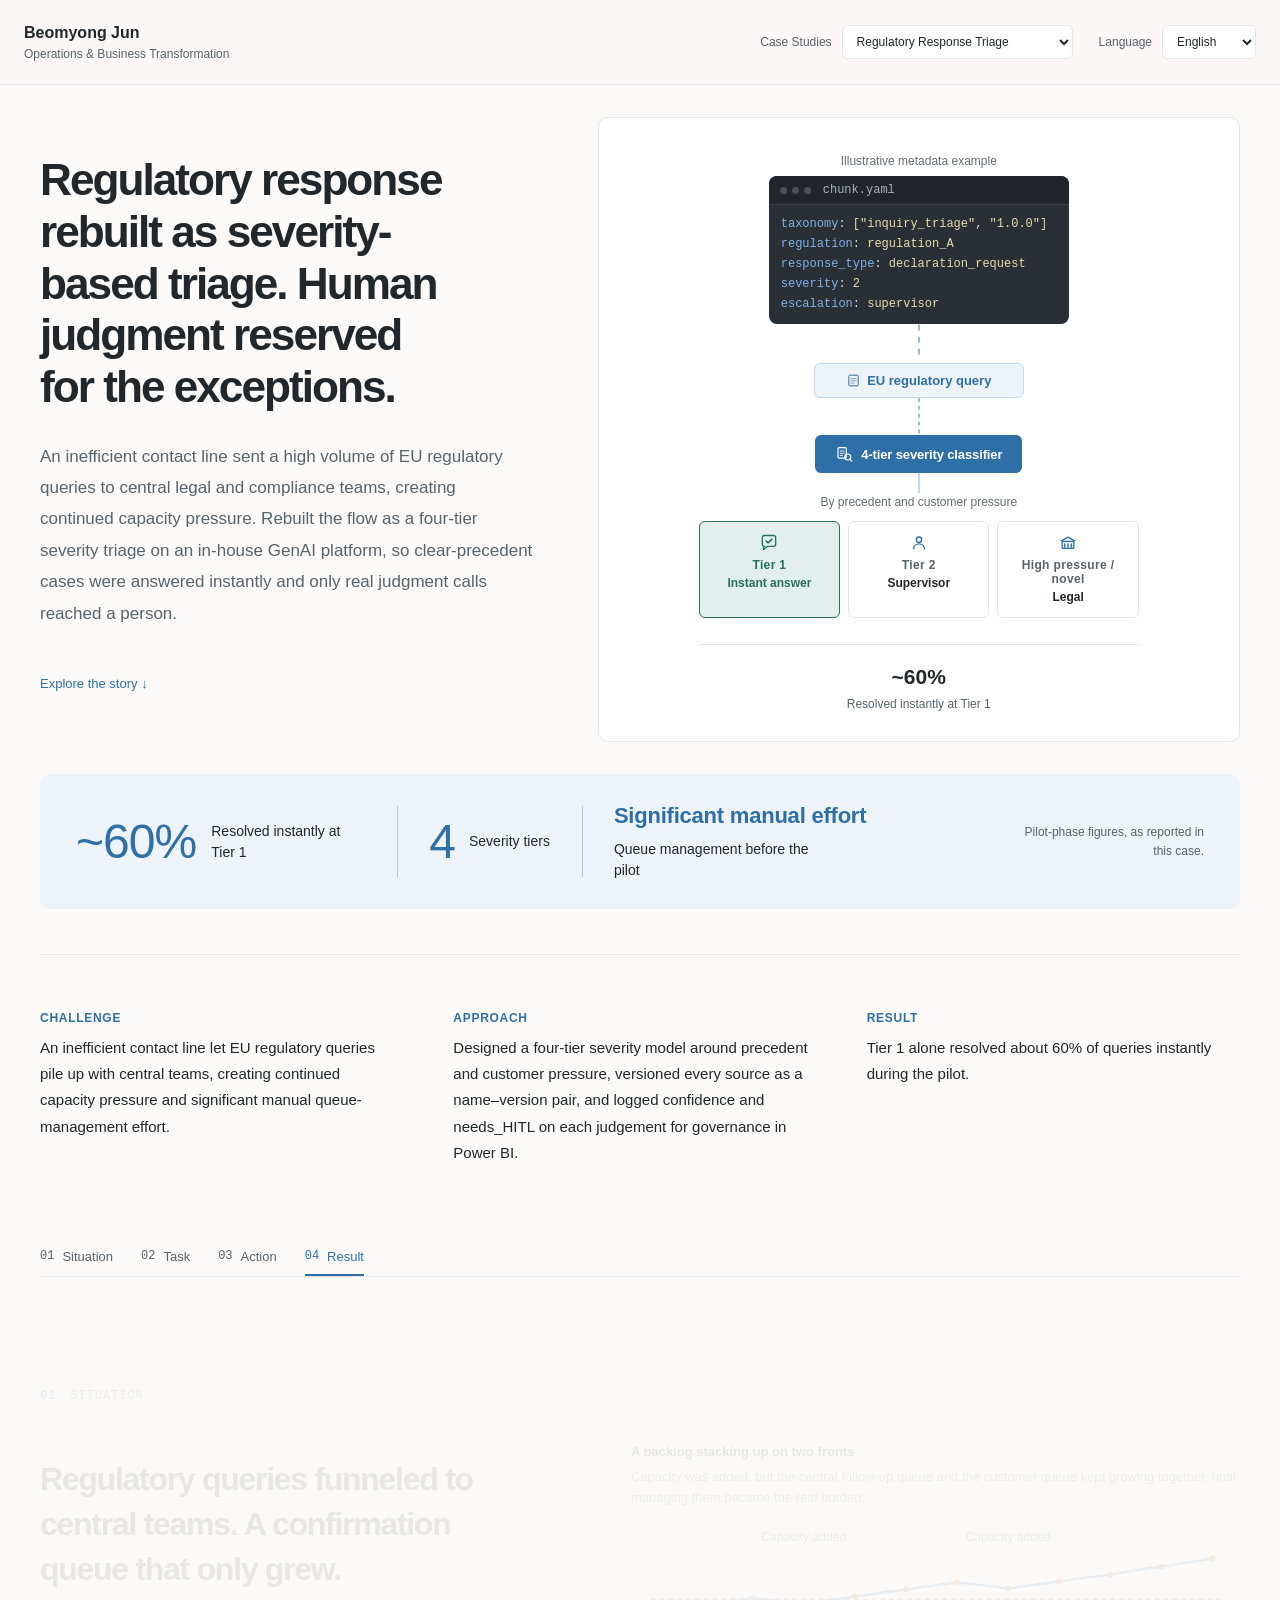
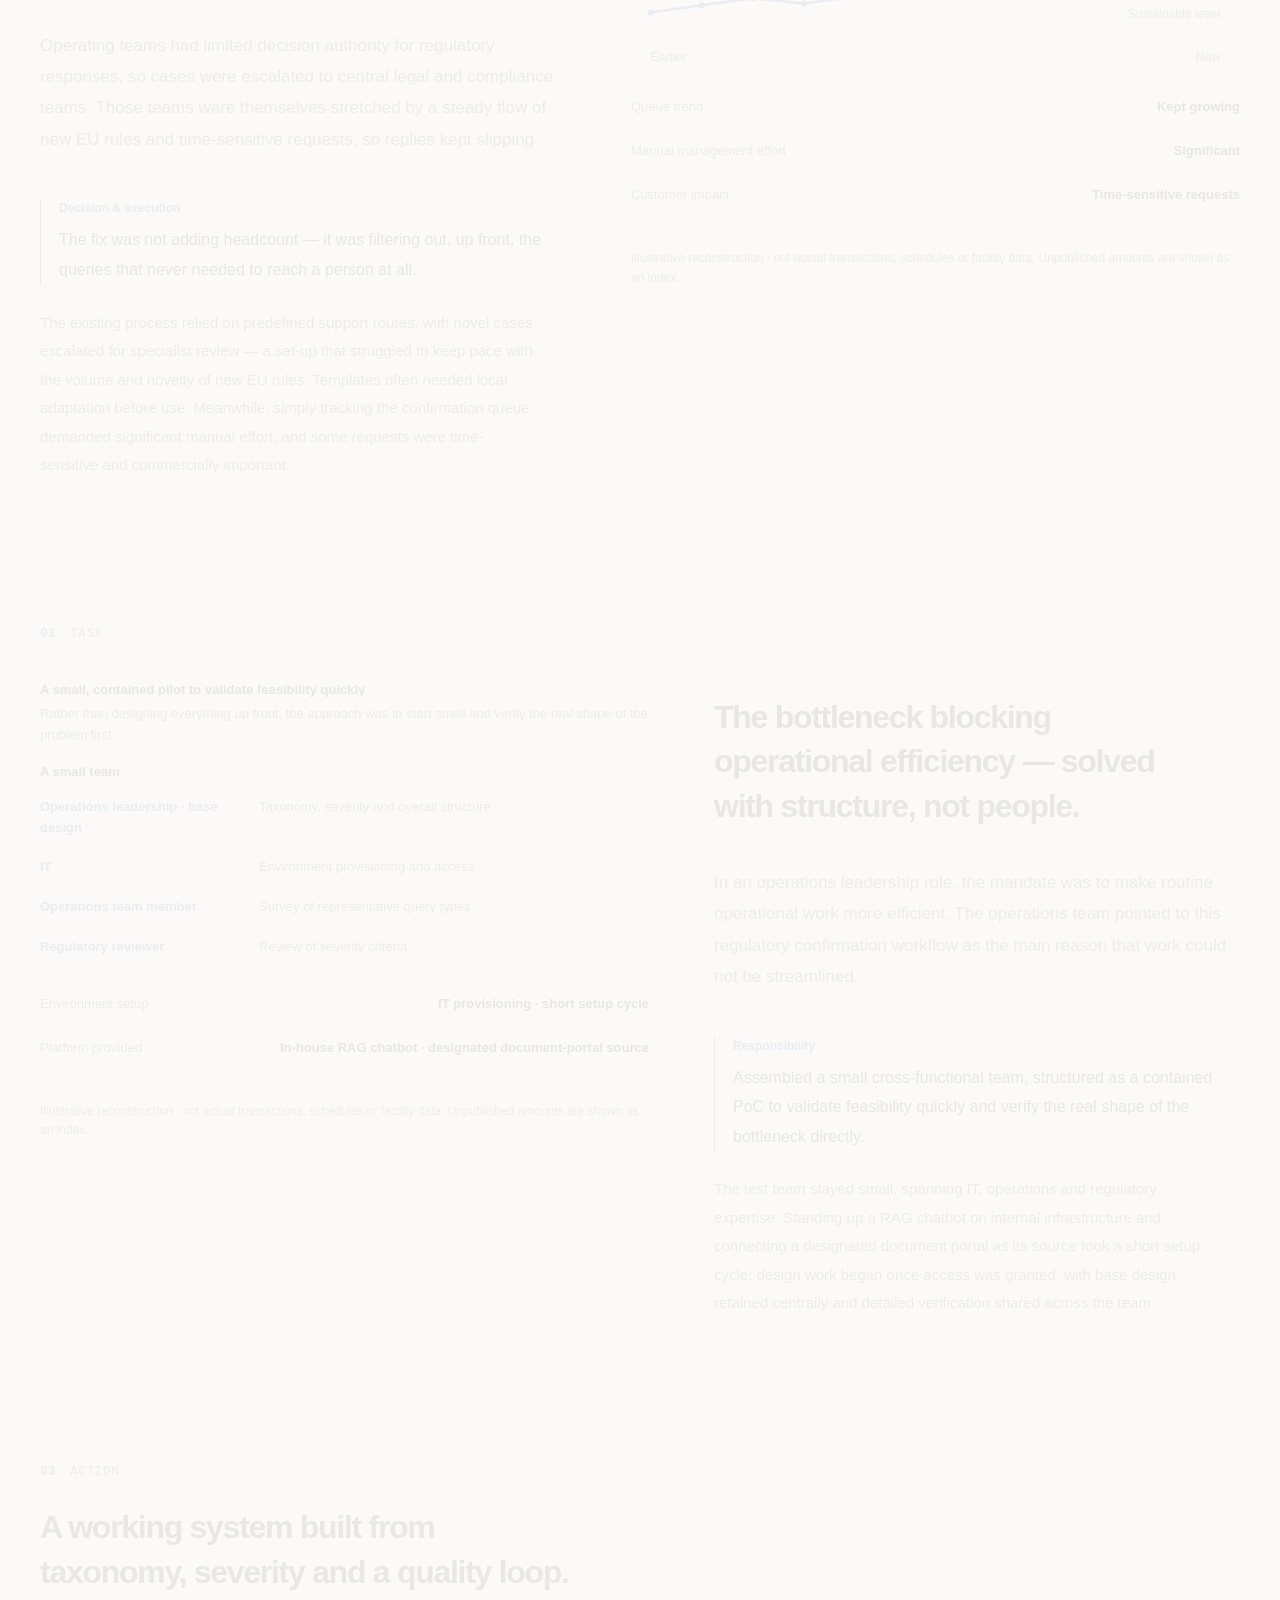
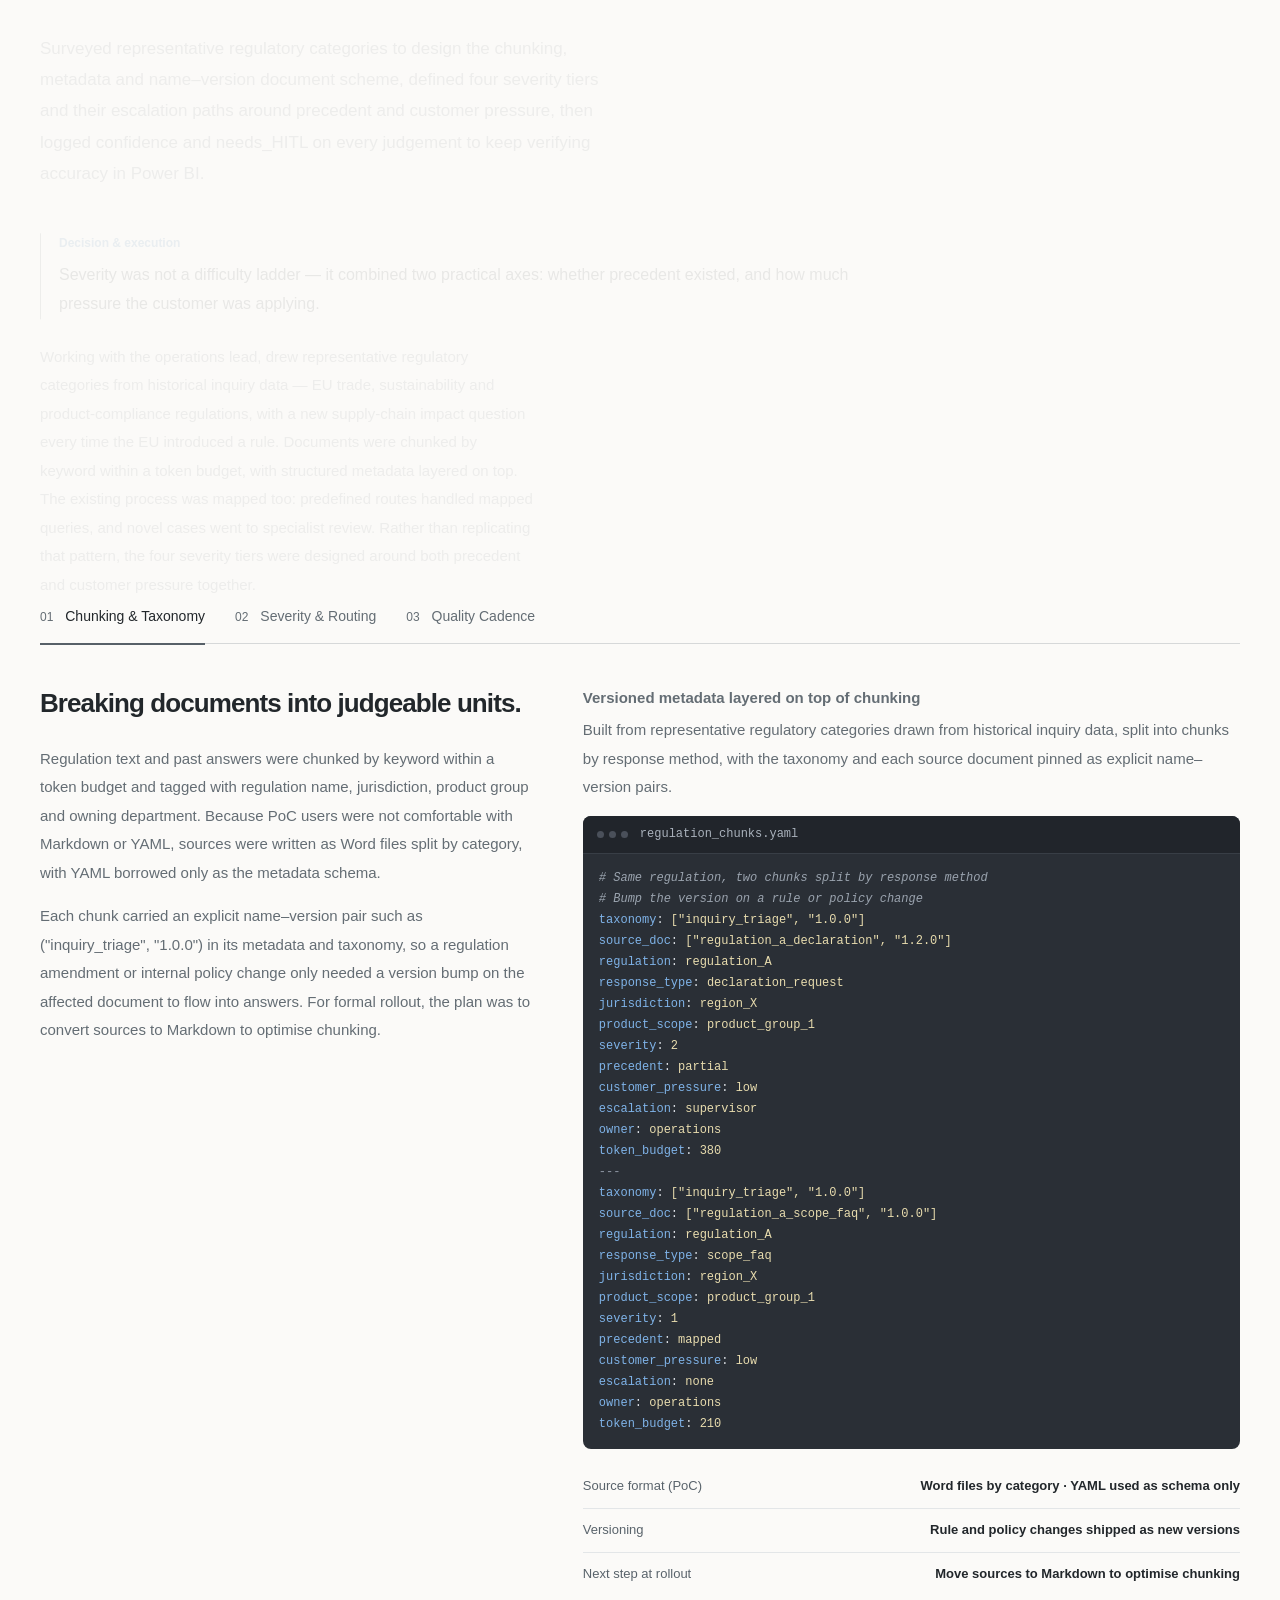
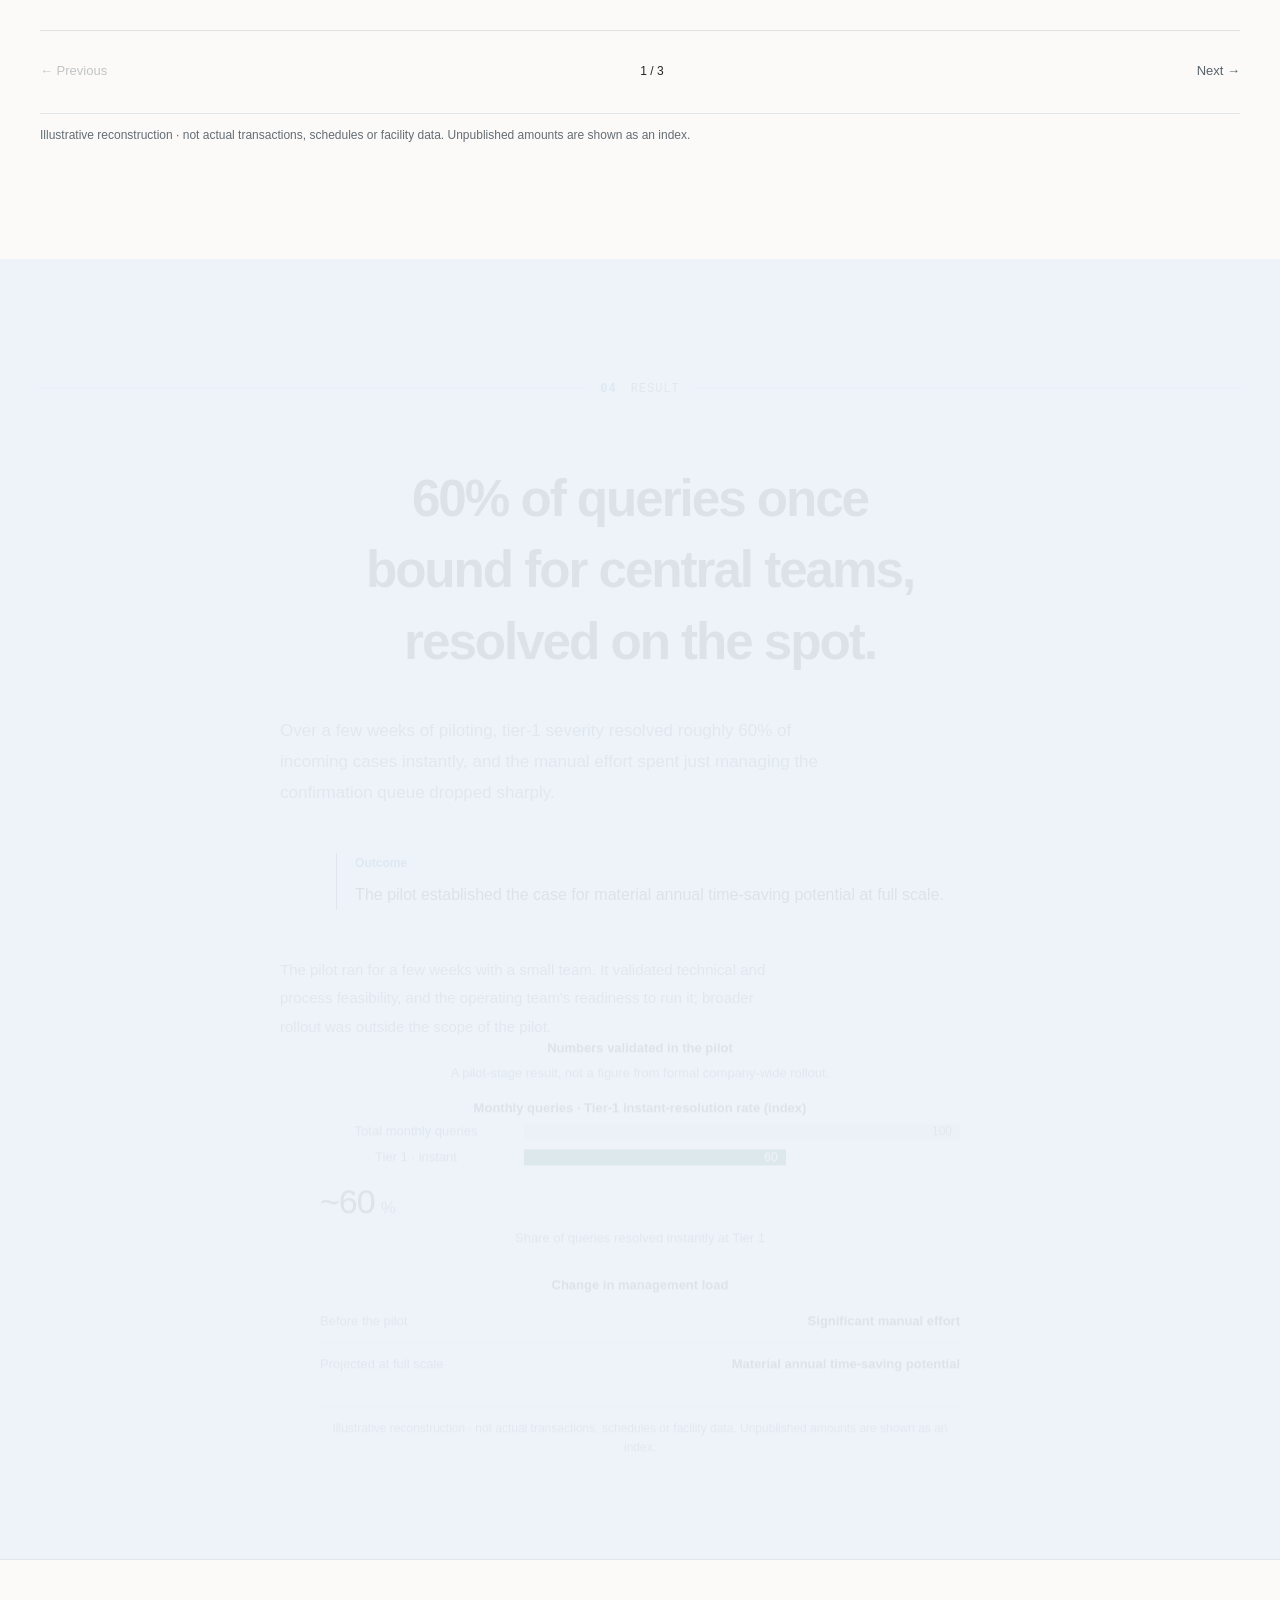
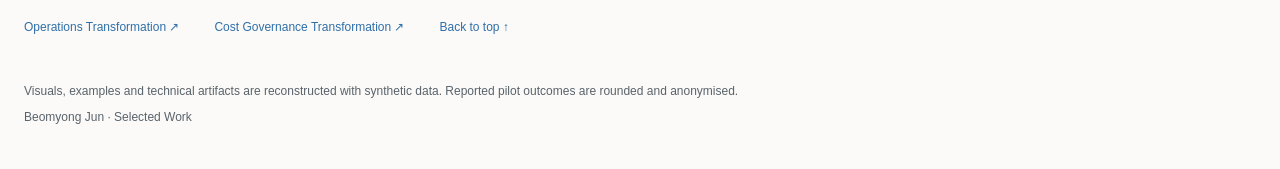
==== commit a83fbf2b: "Second masking pass (EN/KO/JA): role, region, programme size, reporting line - AI triage: "Operation" ====
--- a/ai-triage.html
+++ b/ai-triage.html
@@ -1 +1 @@
-<!doctype html><html lang="en"><head><meta charset="utf-8"><meta name="viewport" content="width=device-width,initial-scale=1"><meta name="theme-color" content="#fcfbf8"><title>Beomyong Jun | Operations & Business Transformation</title><meta name="description" content="STAR case study: a severity-based triage system for EU regulatory response, built on an internal GenAI platform."><meta property="og:image" content="./social-preview.png"><link rel="stylesheet" href="./story.css?v=20261004p"><link rel="stylesheet" href="./editorial.css?v=20261004p"><link rel="stylesheet" href="./evidence.css?v=20261004p"></head><body data-case="compliance"><div id="app"></div><noscript>This portfolio needs JavaScript for language selection and interactive exhibits.</noscript><script src="./stories.js?v=20261004p"></script><script src="./exhibits.js?v=20261004p"></script><script src="./refinements.js?v=20261004p"></script><script src="./editorial.js?v=20261004p"></script><script src="./evidence.js?v=20261004p"></script><script src="./story.js?v=20261004p"></script></body></html>
+<!doctype html><html lang="en"><head><meta charset="utf-8"><meta name="viewport" content="width=device-width,initial-scale=1"><meta name="theme-color" content="#fcfbf8"><title>Beomyong Jun | Operations & Business Transformation</title><meta name="description" content="STAR case study: a severity-based triage system for EU regulatory response, built on an internal GenAI platform."><meta property="og:image" content="./social-preview.png"><link rel="stylesheet" href="./story.css?v=20261004q"><link rel="stylesheet" href="./editorial.css?v=20261004q"><link rel="stylesheet" href="./evidence.css?v=20261004q"></head><body data-case="compliance"><div id="app"></div><noscript>This portfolio needs JavaScript for language selection and interactive exhibits.</noscript><script src="./stories.js?v=20261004q"></script><script src="./exhibits.js?v=20261004q"></script><script src="./refinements.js?v=20261004q"></script><script src="./editorial.js?v=20261004q"></script><script src="./evidence.js?v=20261004q"></script><script src="./story.js?v=20261004q"></script></body></html>
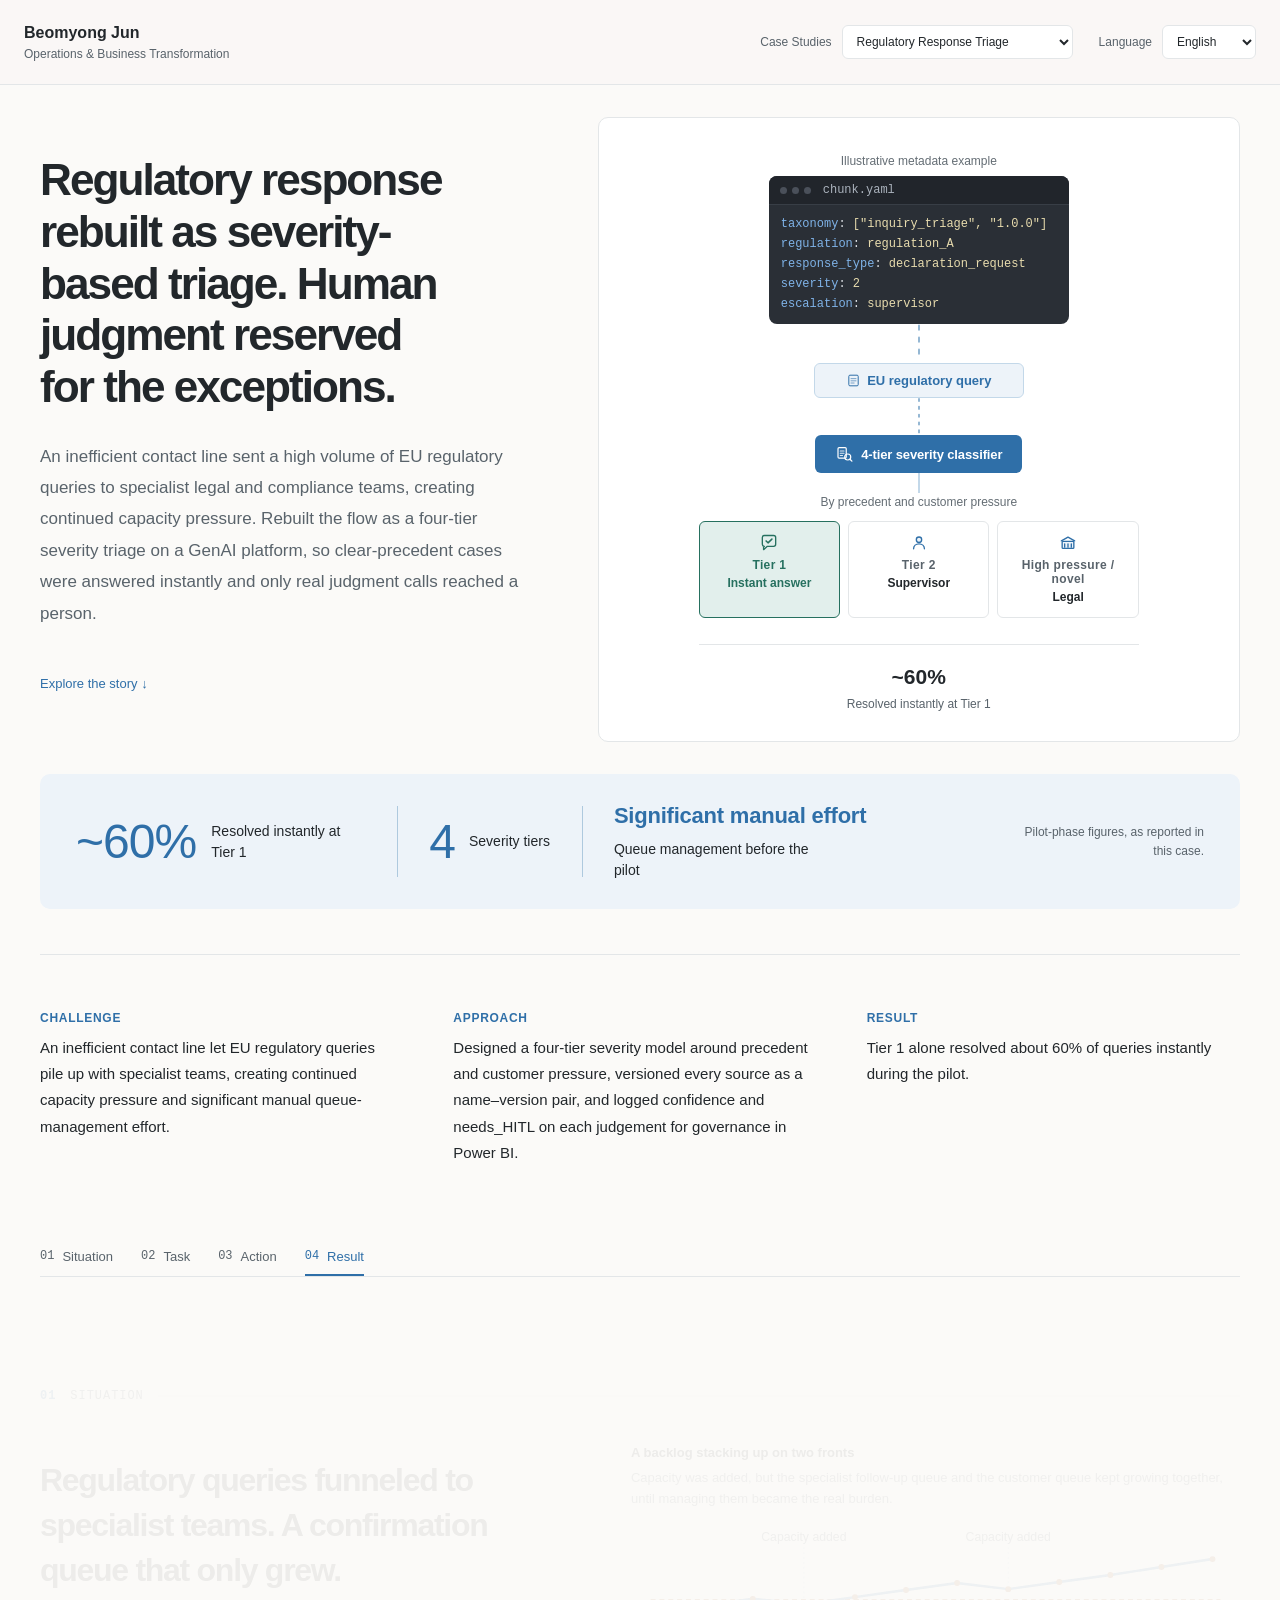
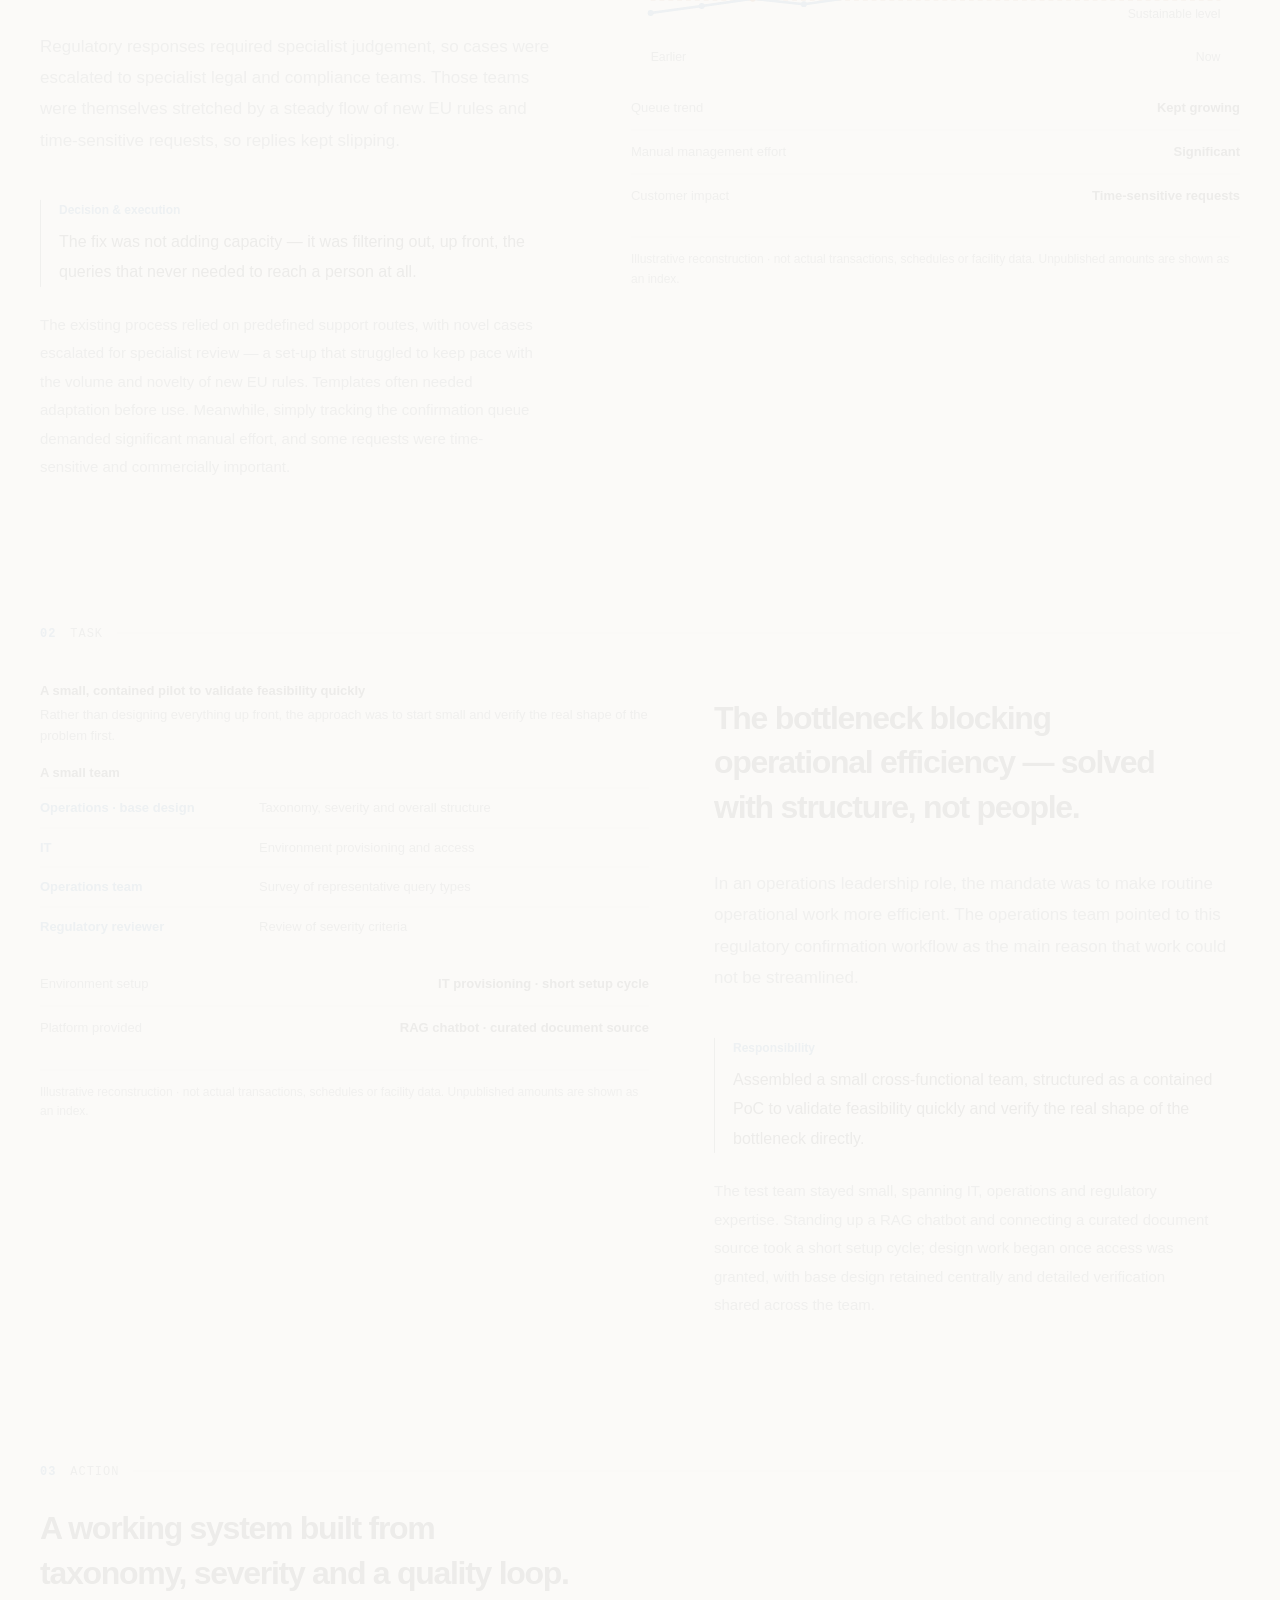
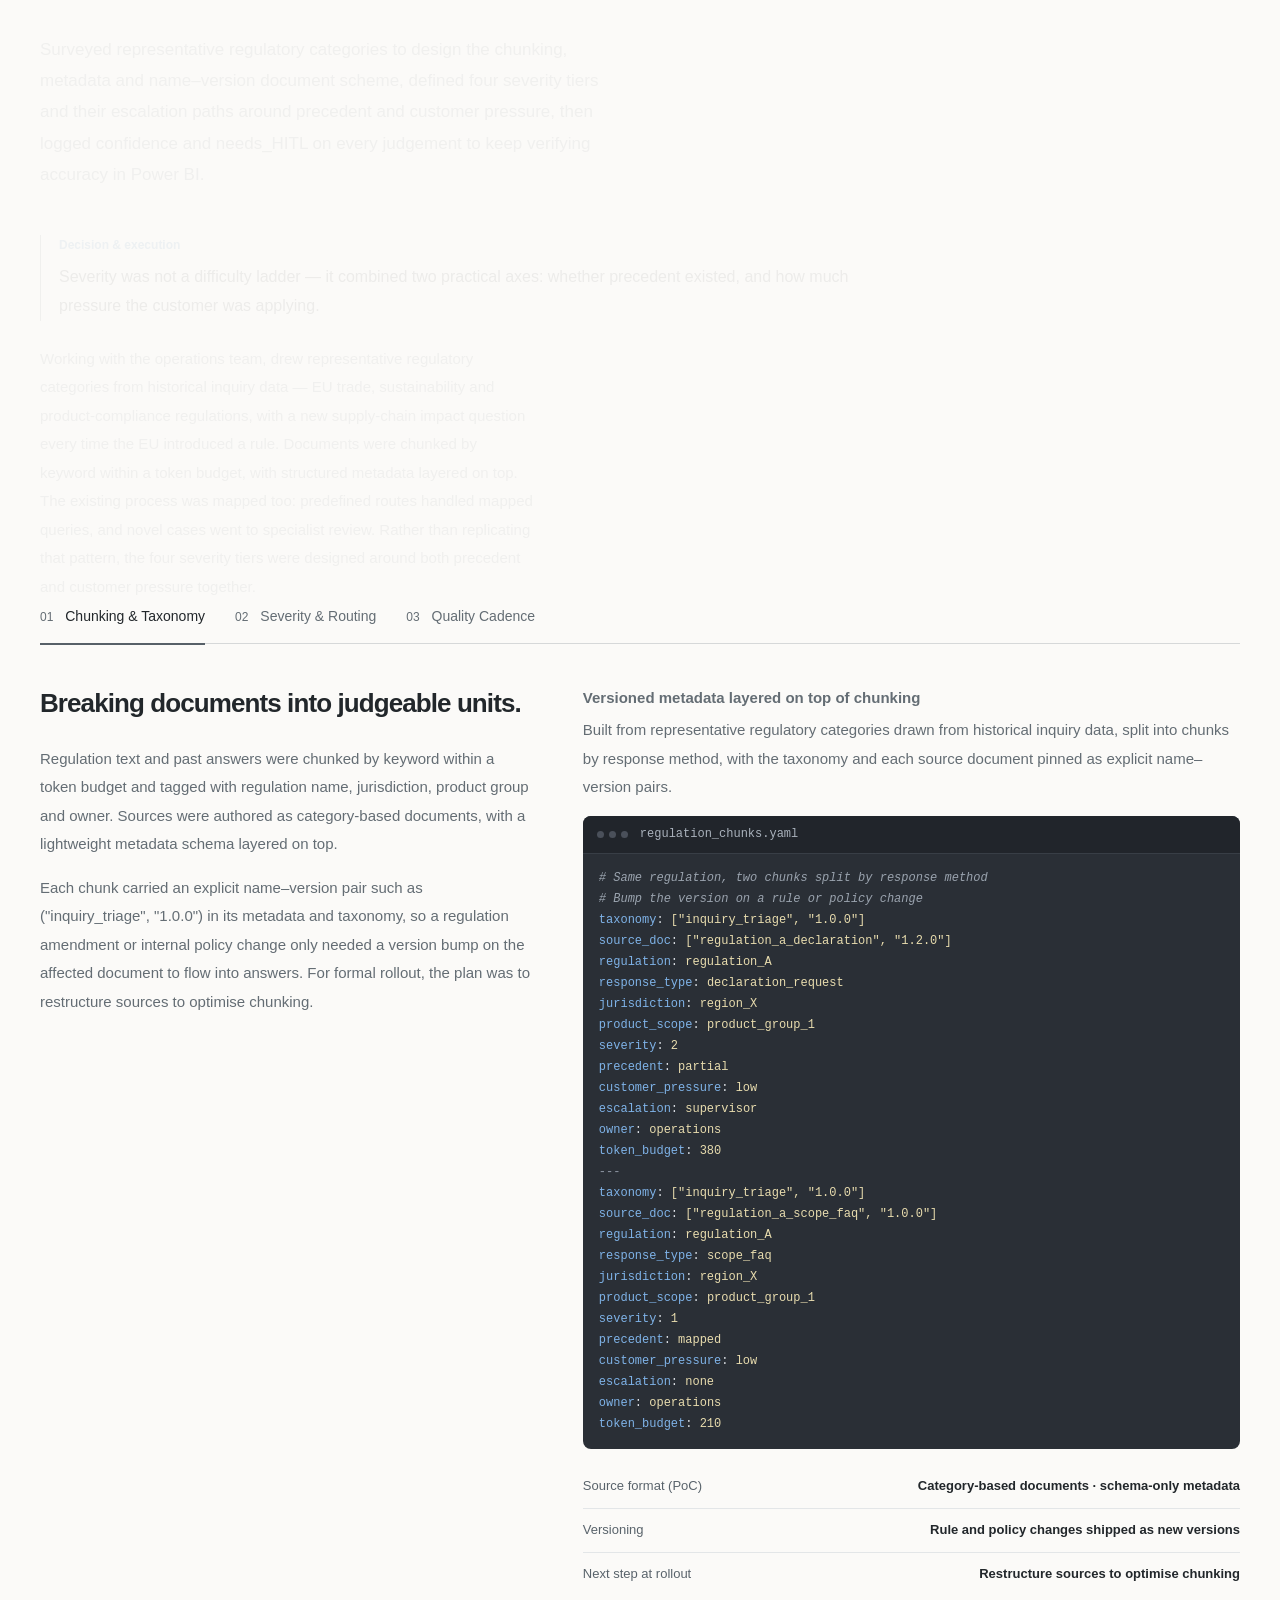
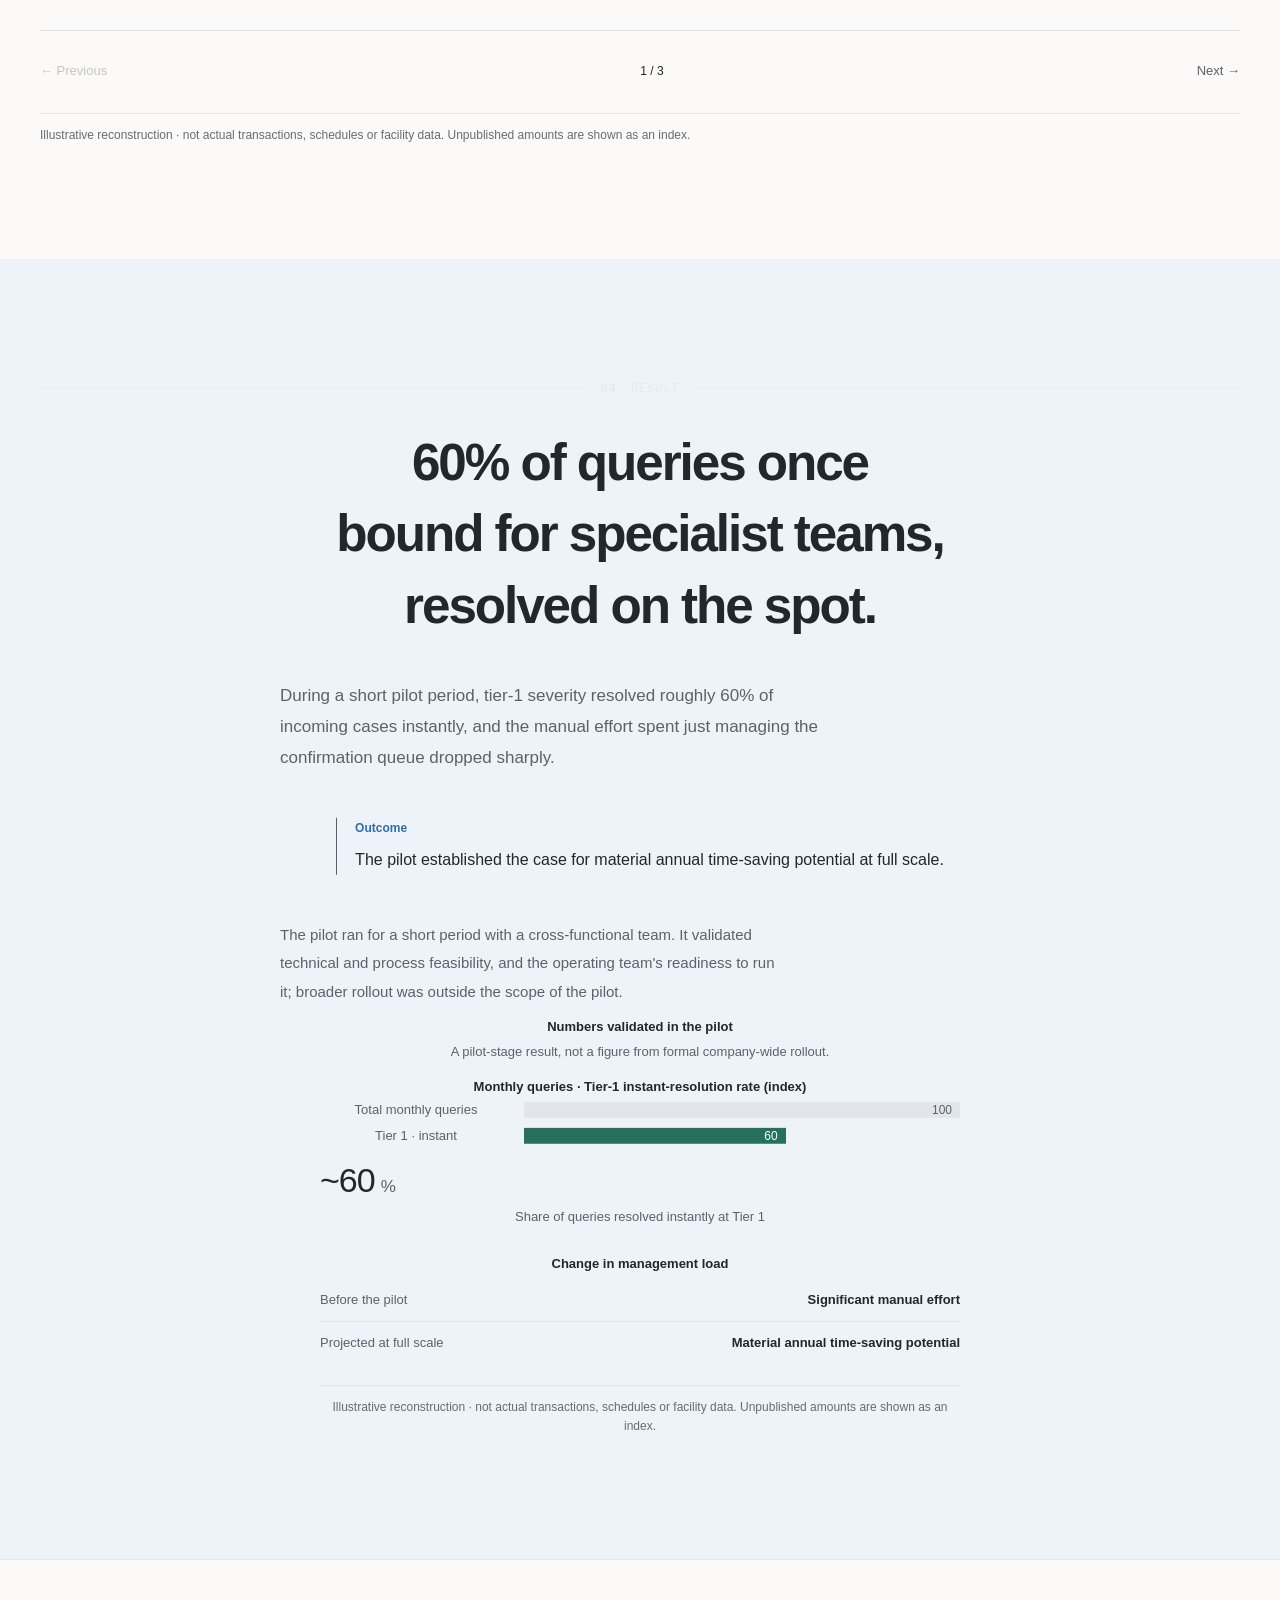
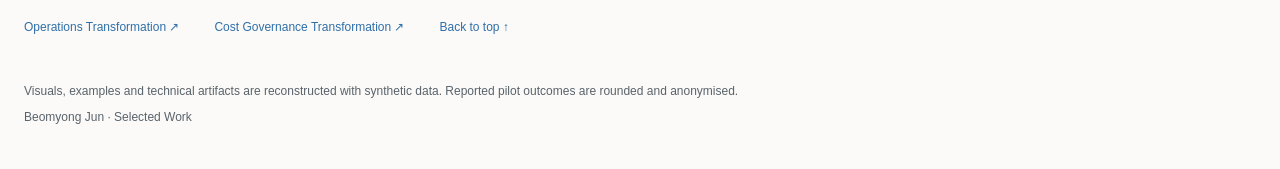
==== commit 4e9102cf: "Third masking pass: generalise numbers, titles, org detail, commercial detail (EN/KO/JA) - Numbers/d" ====
--- a/ai-triage.html
+++ b/ai-triage.html
@@ -1 +1 @@
-<!doctype html><html lang="en"><head><meta charset="utf-8"><meta name="viewport" content="width=device-width,initial-scale=1"><meta name="theme-color" content="#fcfbf8"><title>Beomyong Jun | Operations & Business Transformation</title><meta name="description" content="STAR case study: a severity-based triage system for EU regulatory response, built on an internal GenAI platform."><meta property="og:image" content="./social-preview.png"><link rel="stylesheet" href="./story.css?v=20261004q"><link rel="stylesheet" href="./editorial.css?v=20261004q"><link rel="stylesheet" href="./evidence.css?v=20261004q"></head><body data-case="compliance"><div id="app"></div><noscript>This portfolio needs JavaScript for language selection and interactive exhibits.</noscript><script src="./stories.js?v=20261004q"></script><script src="./exhibits.js?v=20261004q"></script><script src="./refinements.js?v=20261004q"></script><script src="./editorial.js?v=20261004q"></script><script src="./evidence.js?v=20261004q"></script><script src="./story.js?v=20261004q"></script></body></html>
+<!doctype html><html lang="en"><head><meta charset="utf-8"><meta name="viewport" content="width=device-width,initial-scale=1"><meta name="theme-color" content="#fcfbf8"><title>Beomyong Jun | Operations & Business Transformation</title><meta name="description" content="STAR case study: a severity-based triage system for EU regulatory response, built on a GenAI platform."><meta property="og:image" content="./social-preview.png"><link rel="stylesheet" href="./story.css?v=20261005b"><link rel="stylesheet" href="./editorial.css?v=20261005b"><link rel="stylesheet" href="./evidence.css?v=20261005b"></head><body data-case="compliance"><div id="app"></div><noscript>This portfolio needs JavaScript for language selection and interactive exhibits.</noscript><script src="./stories.js?v=20261005b"></script><script src="./exhibits.js?v=20261005b"></script><script src="./refinements.js?v=20261005b"></script><script src="./editorial.js?v=20261005b"></script><script src="./evidence.js?v=20261005b"></script><script src="./story.js?v=20261005b"></script></body></html>
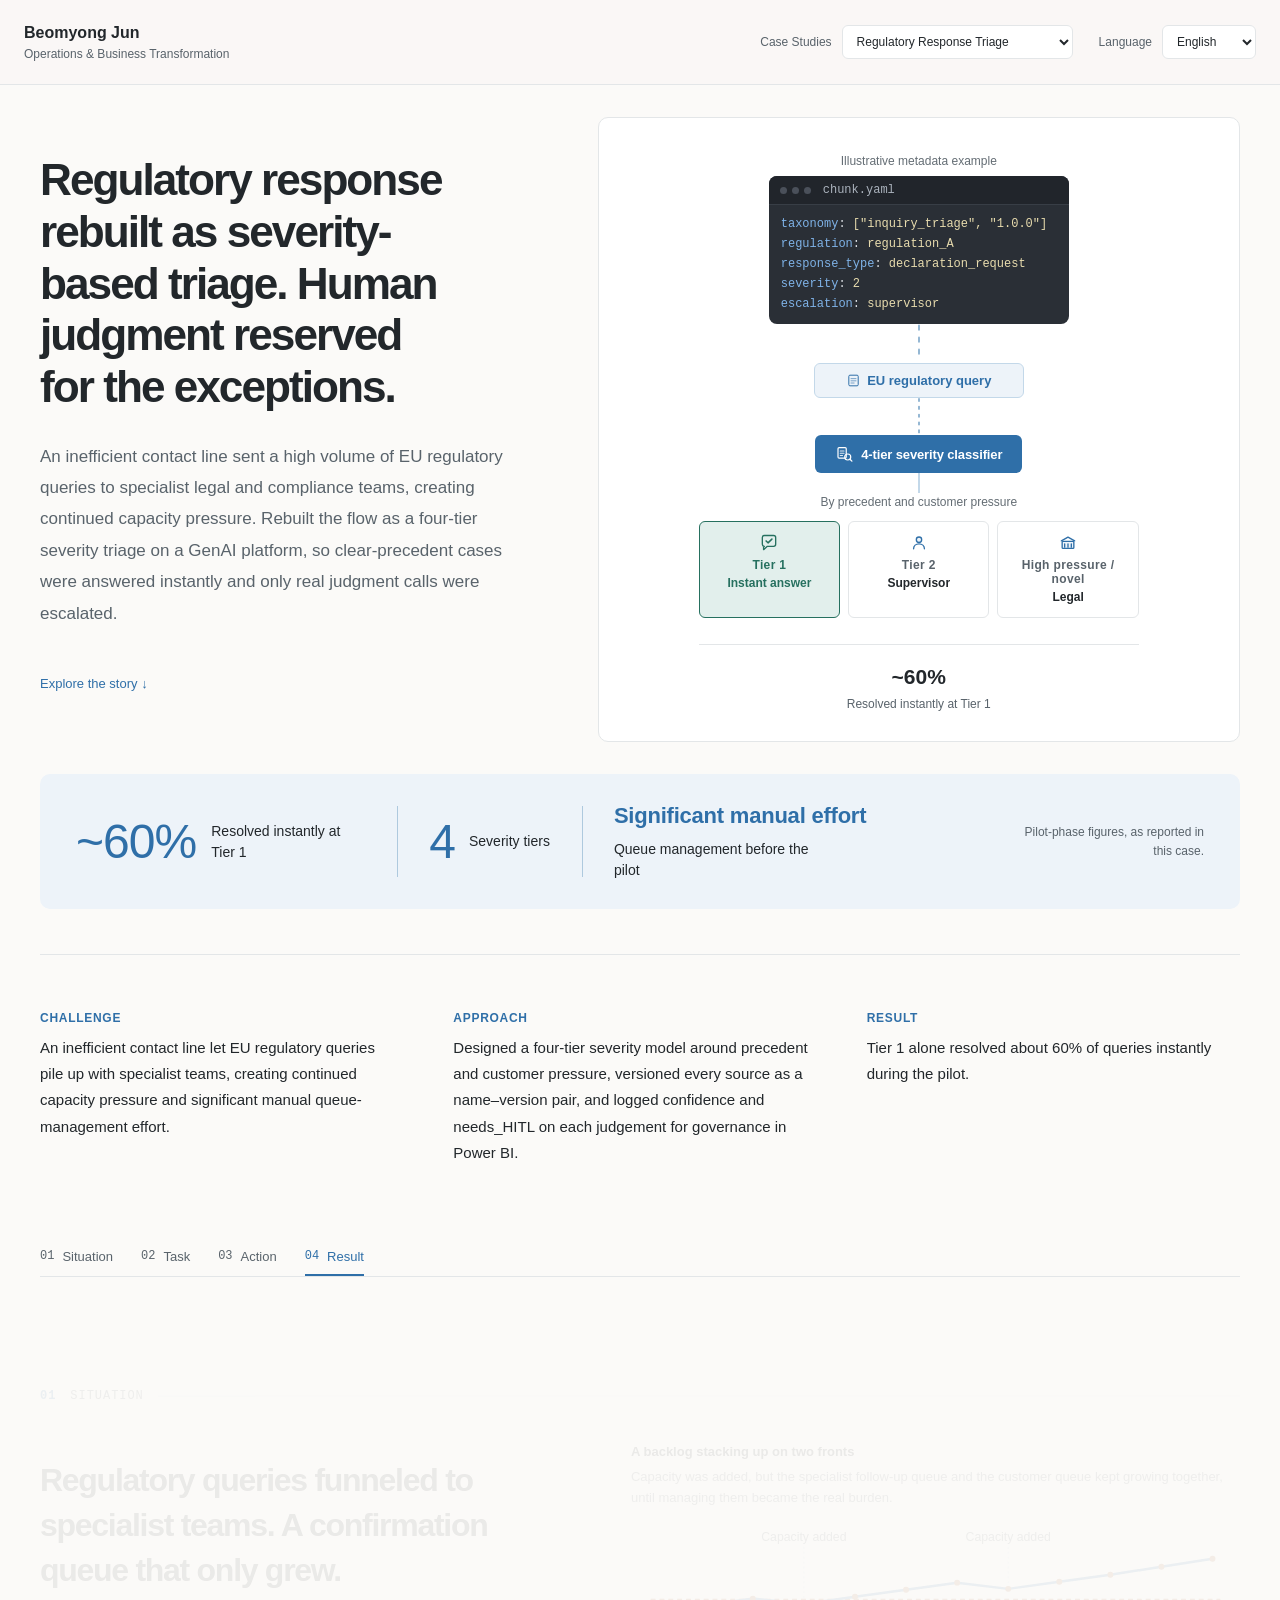
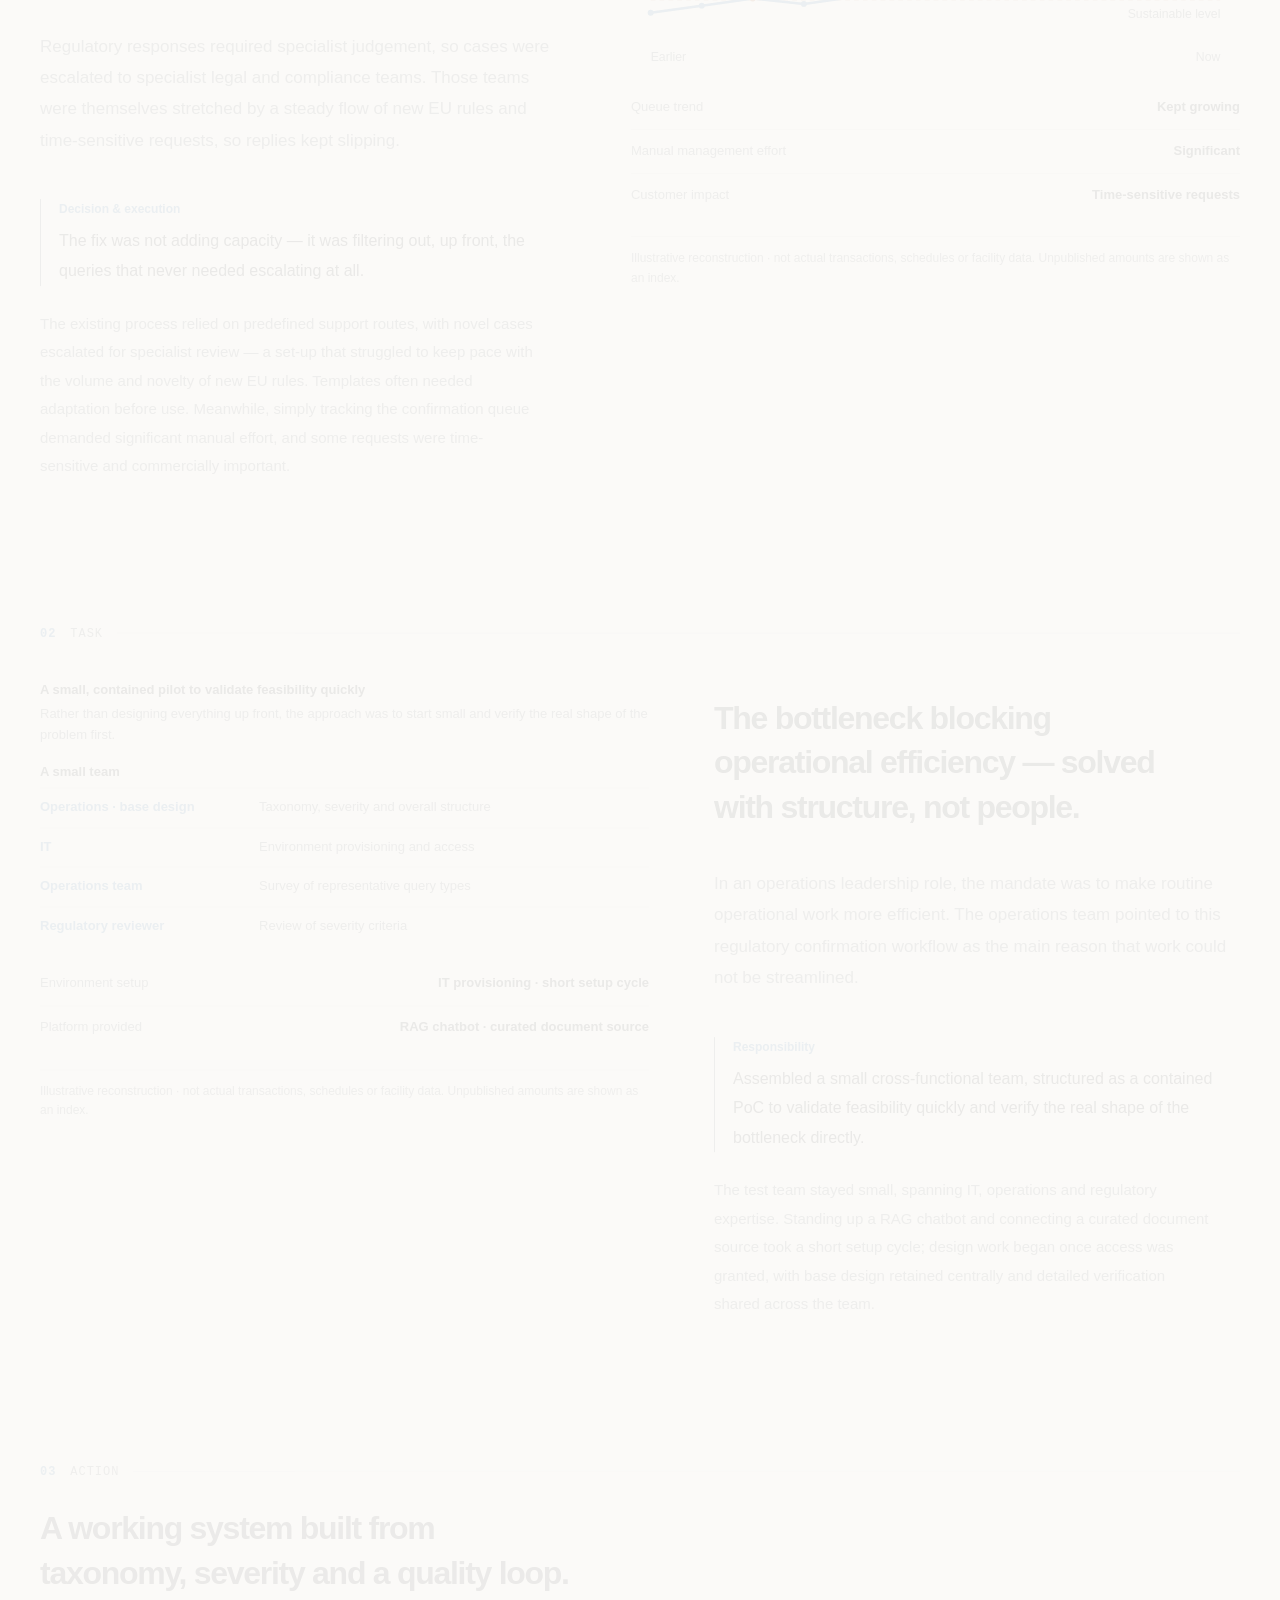
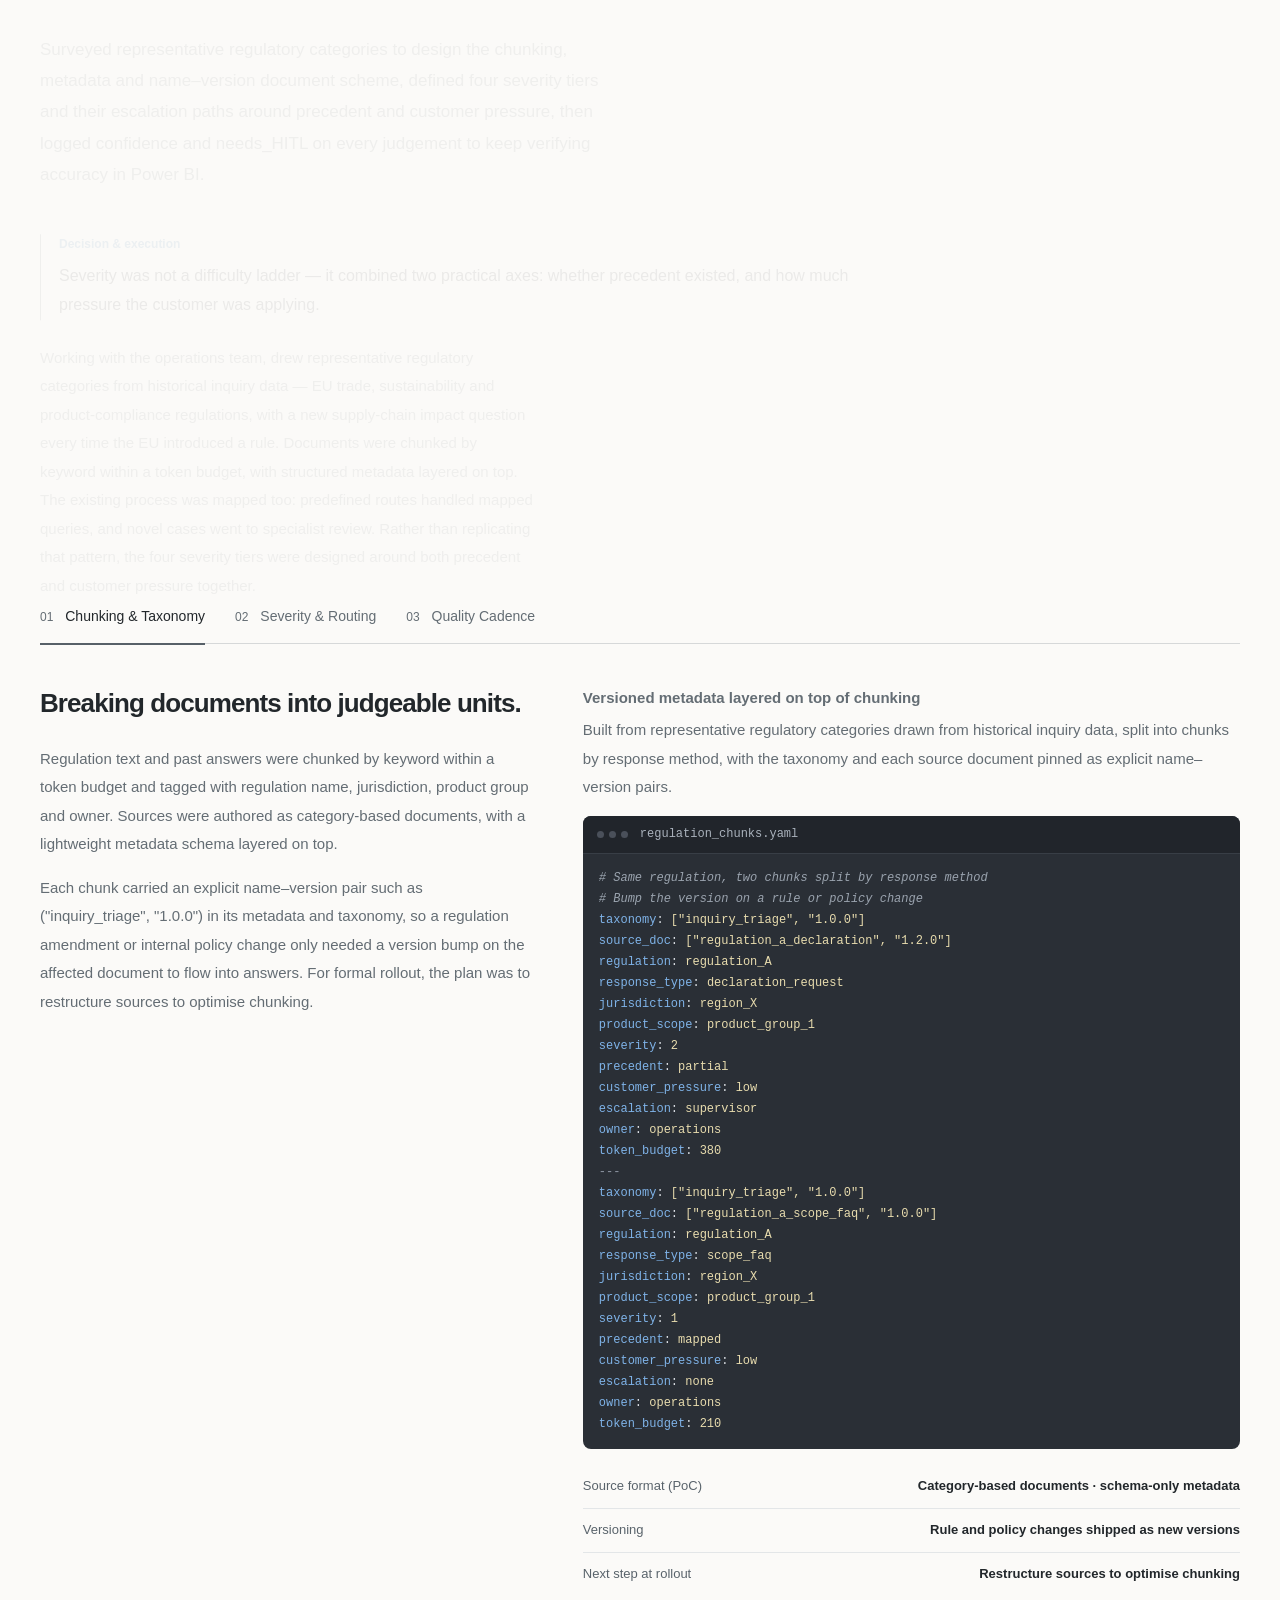
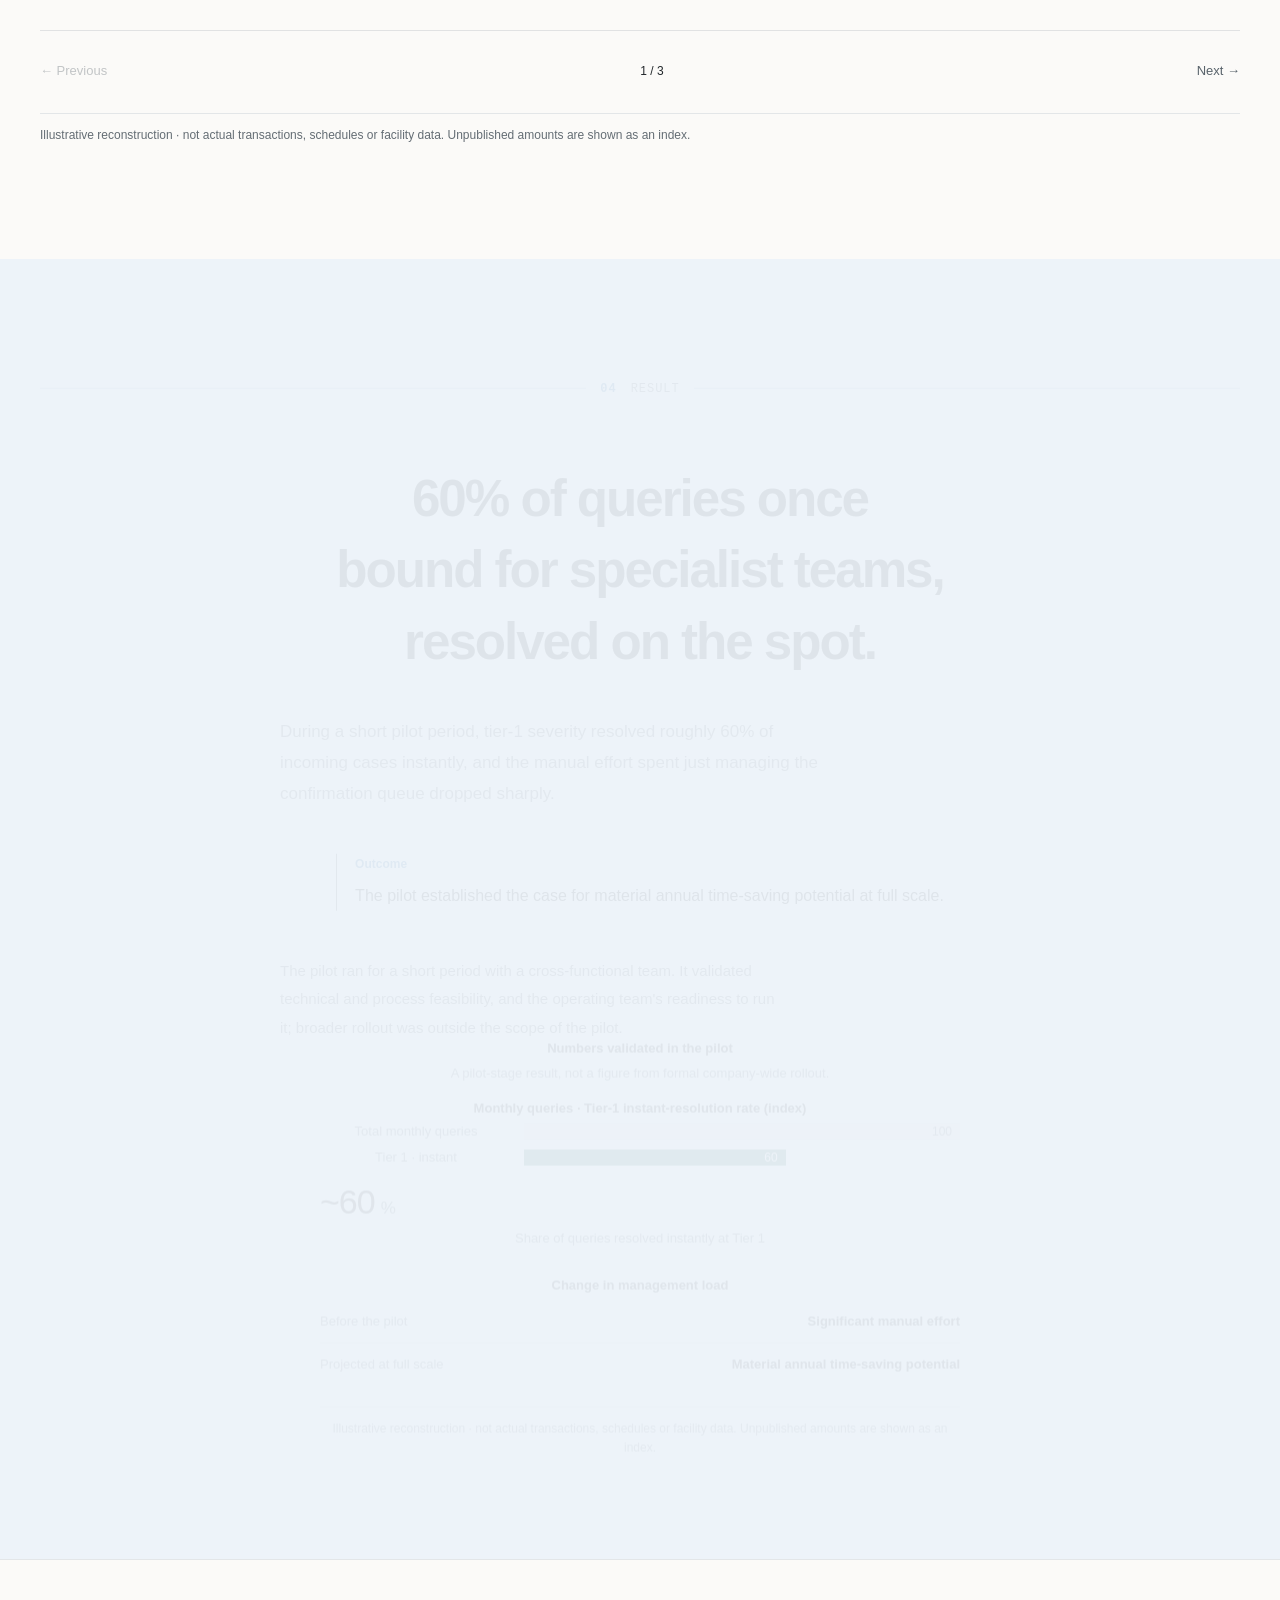
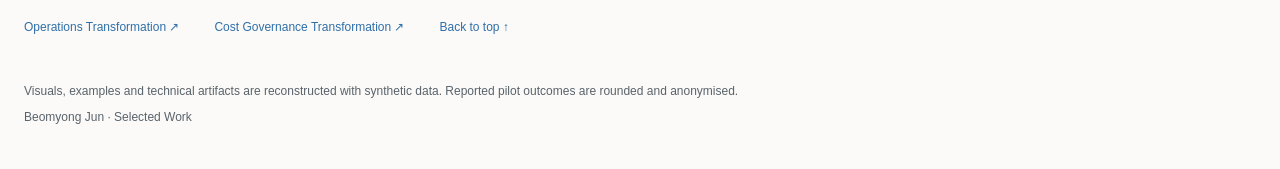
==== commit 1cd322ec: "Per-page link previews; resolve the human-confirmation wording in the triage case - Each case page n" ====
--- a/ai-triage.html
+++ b/ai-triage.html
@@ -1 +1 @@
-<!doctype html><html lang="en"><head><meta charset="utf-8"><meta name="viewport" content="width=device-width,initial-scale=1"><meta name="theme-color" content="#fcfbf8"><title>Beomyong Jun | Operations & Business Transformation</title><meta name="description" content="STAR case study: a severity-based triage system for EU regulatory response, built on a GenAI platform."><meta property="og:image" content="./social-preview.png"><link rel="stylesheet" href="./story.css?v=20261005b"><link rel="stylesheet" href="./editorial.css?v=20261005b"><link rel="stylesheet" href="./evidence.css?v=20261005b"></head><body data-case="compliance"><div id="app"></div><noscript>This portfolio needs JavaScript for language selection and interactive exhibits.</noscript><script src="./stories.js?v=20261005b"></script><script src="./exhibits.js?v=20261005b"></script><script src="./refinements.js?v=20261005b"></script><script src="./editorial.js?v=20261005b"></script><script src="./evidence.js?v=20261005b"></script><script src="./story.js?v=20261005b"></script></body></html>
+<!doctype html><html lang="en"><head><meta charset="utf-8"><meta name="viewport" content="width=device-width,initial-scale=1"><meta name="theme-color" content="#fcfbf8"><title>Regulatory response rebuilt as severity-based AI triage | Beomyong Jun</title><meta name="description" content="STAR case study: a four-tier severity triage for EU regulatory queries on a GenAI platform, with about 60% resolved instantly at Tier 1 during the pilot."><meta property="og:type" content="website"><meta property="og:site_name" content="Beomyong Jun · Selected Work"><meta property="og:title" content="Regulatory response rebuilt as severity-based AI triage | Beomyong Jun"><meta property="og:description" content="STAR case study: a four-tier severity triage for EU regulatory queries on a GenAI platform, with about 60% resolved instantly at Tier 1 during the pilot."><meta property="og:image" content="./social-ai-triage.png"><meta property="og:image:width" content="1200"><meta property="og:image:height" content="630"><meta property="og:image:alt" content="Severity-based triage. Human judgment for the exceptions. About 60% resolved instantly at Tier 1 in the pilot."><meta name="twitter:card" content="summary_large_image"><meta name="twitter:title" content="Regulatory response rebuilt as severity-based AI triage | Beomyong Jun"><meta name="twitter:description" content="STAR case study: a four-tier severity triage for EU regulatory queries on a GenAI platform, with about 60% resolved instantly at Tier 1 during the pilot."><link rel="stylesheet" href="./story.css?v=20261011a"><link rel="stylesheet" href="./editorial.css?v=20261011a"><link rel="stylesheet" href="./evidence.css?v=20261011a"></head><body data-case="compliance"><div id="app"></div><noscript>This portfolio needs JavaScript for language selection and interactive exhibits.</noscript><script src="./stories.js?v=20261011a"></script><script src="./exhibits.js?v=20261011a"></script><script src="./refinements.js?v=20261011a"></script><script src="./editorial.js?v=20261011a"></script><script src="./evidence.js?v=20261011a"></script><script src="./story.js?v=20261011a"></script></body></html>
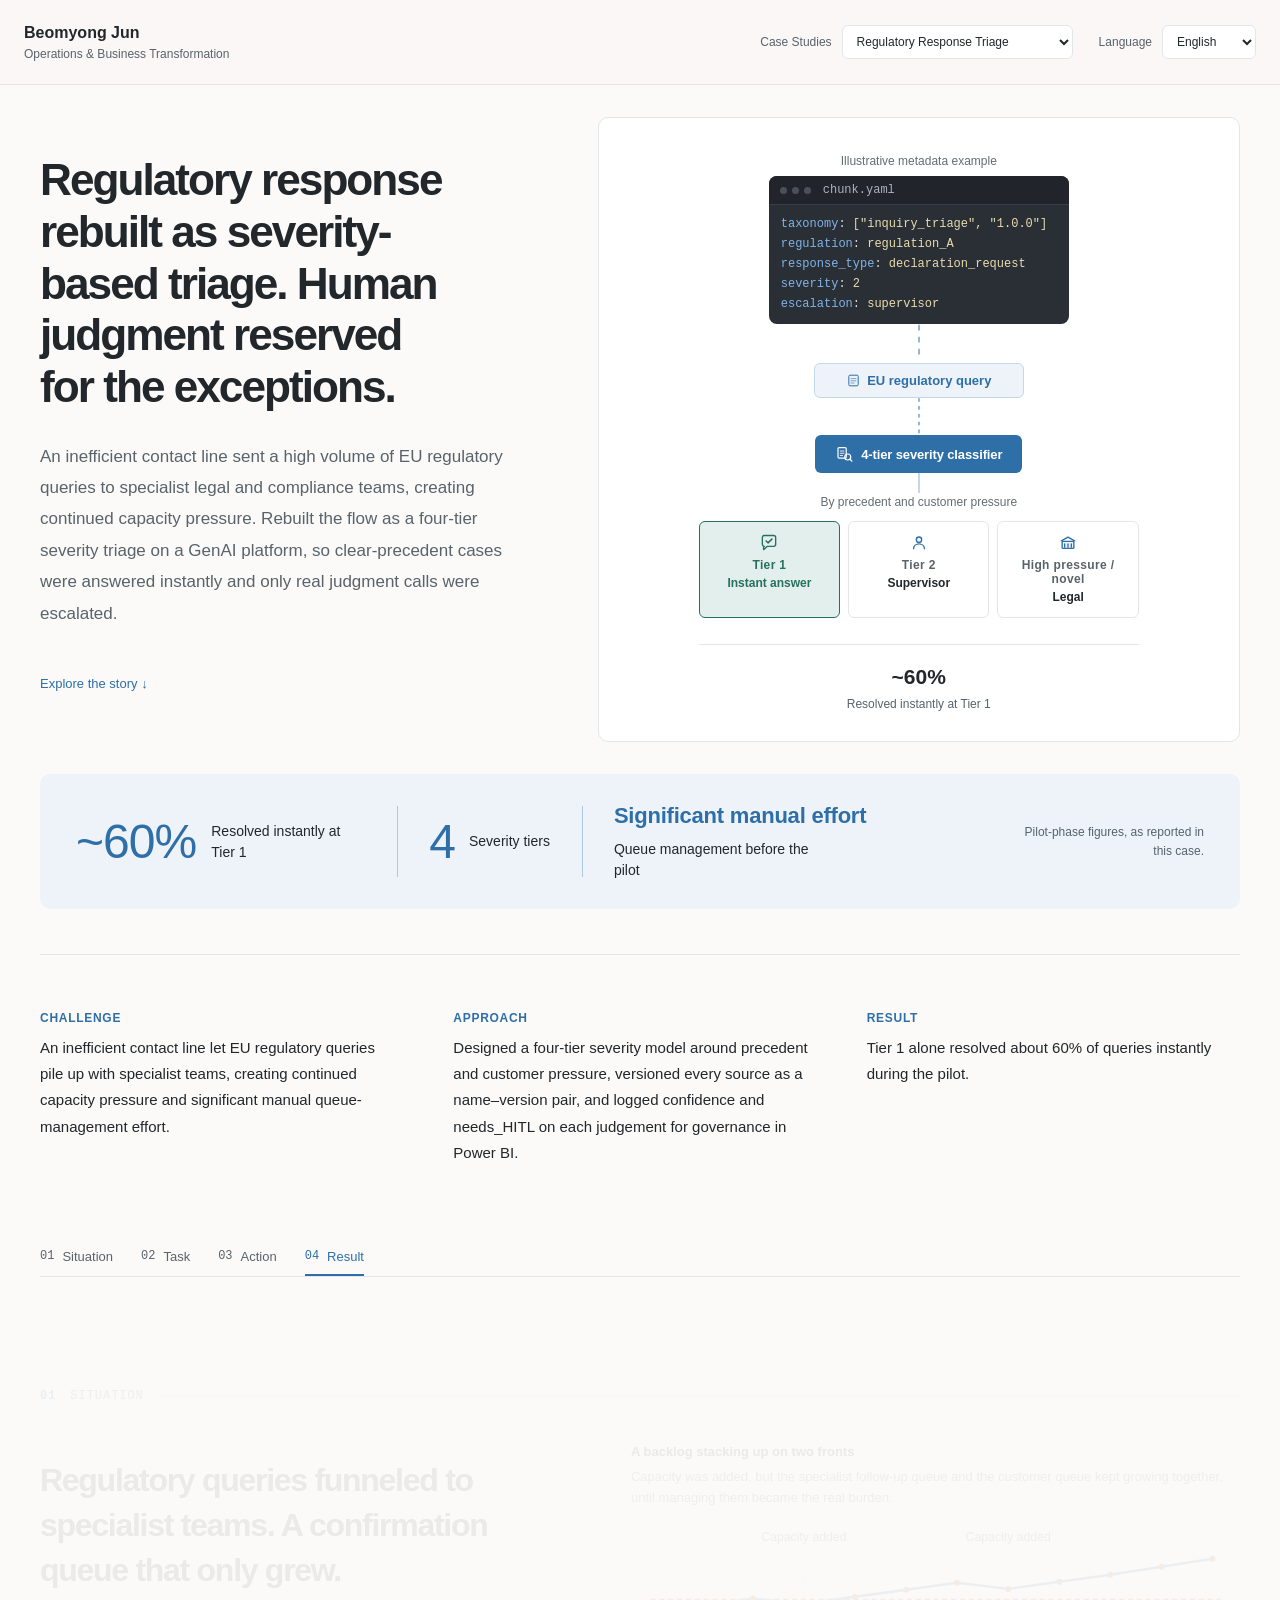
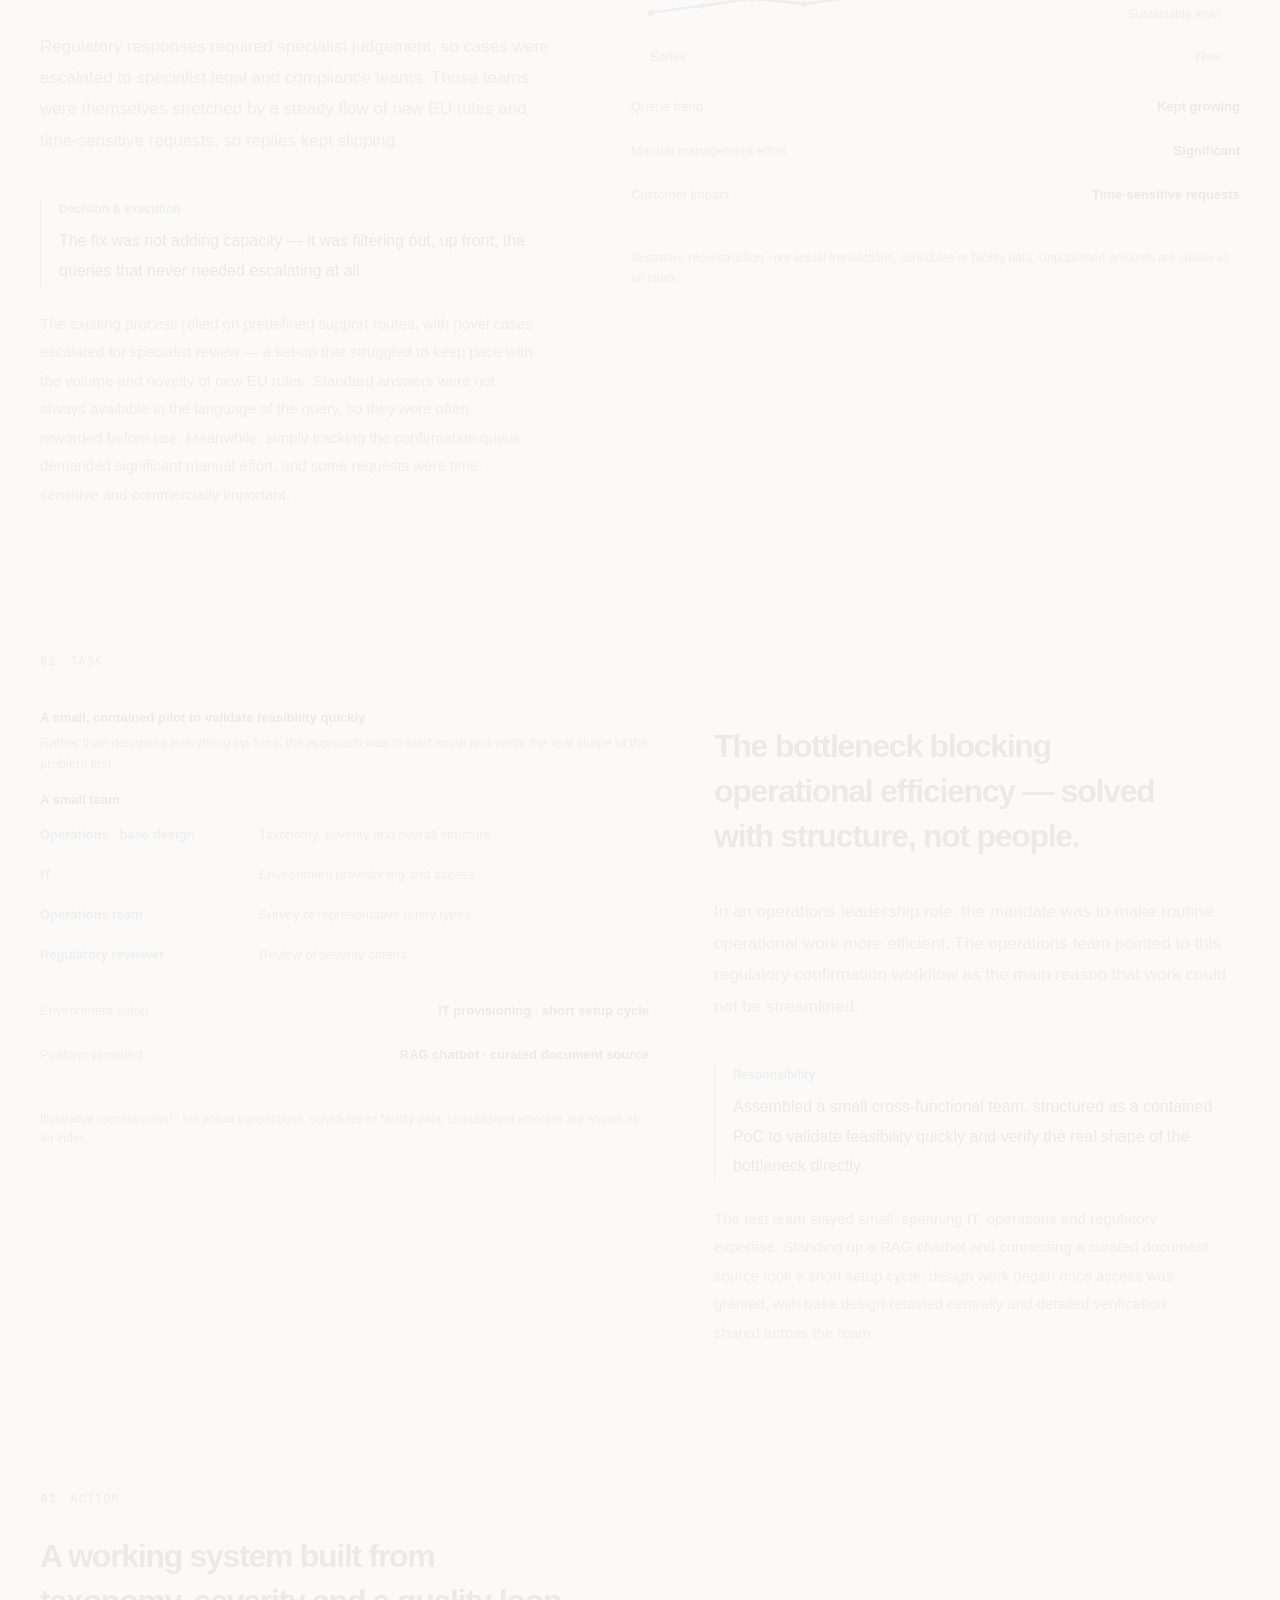
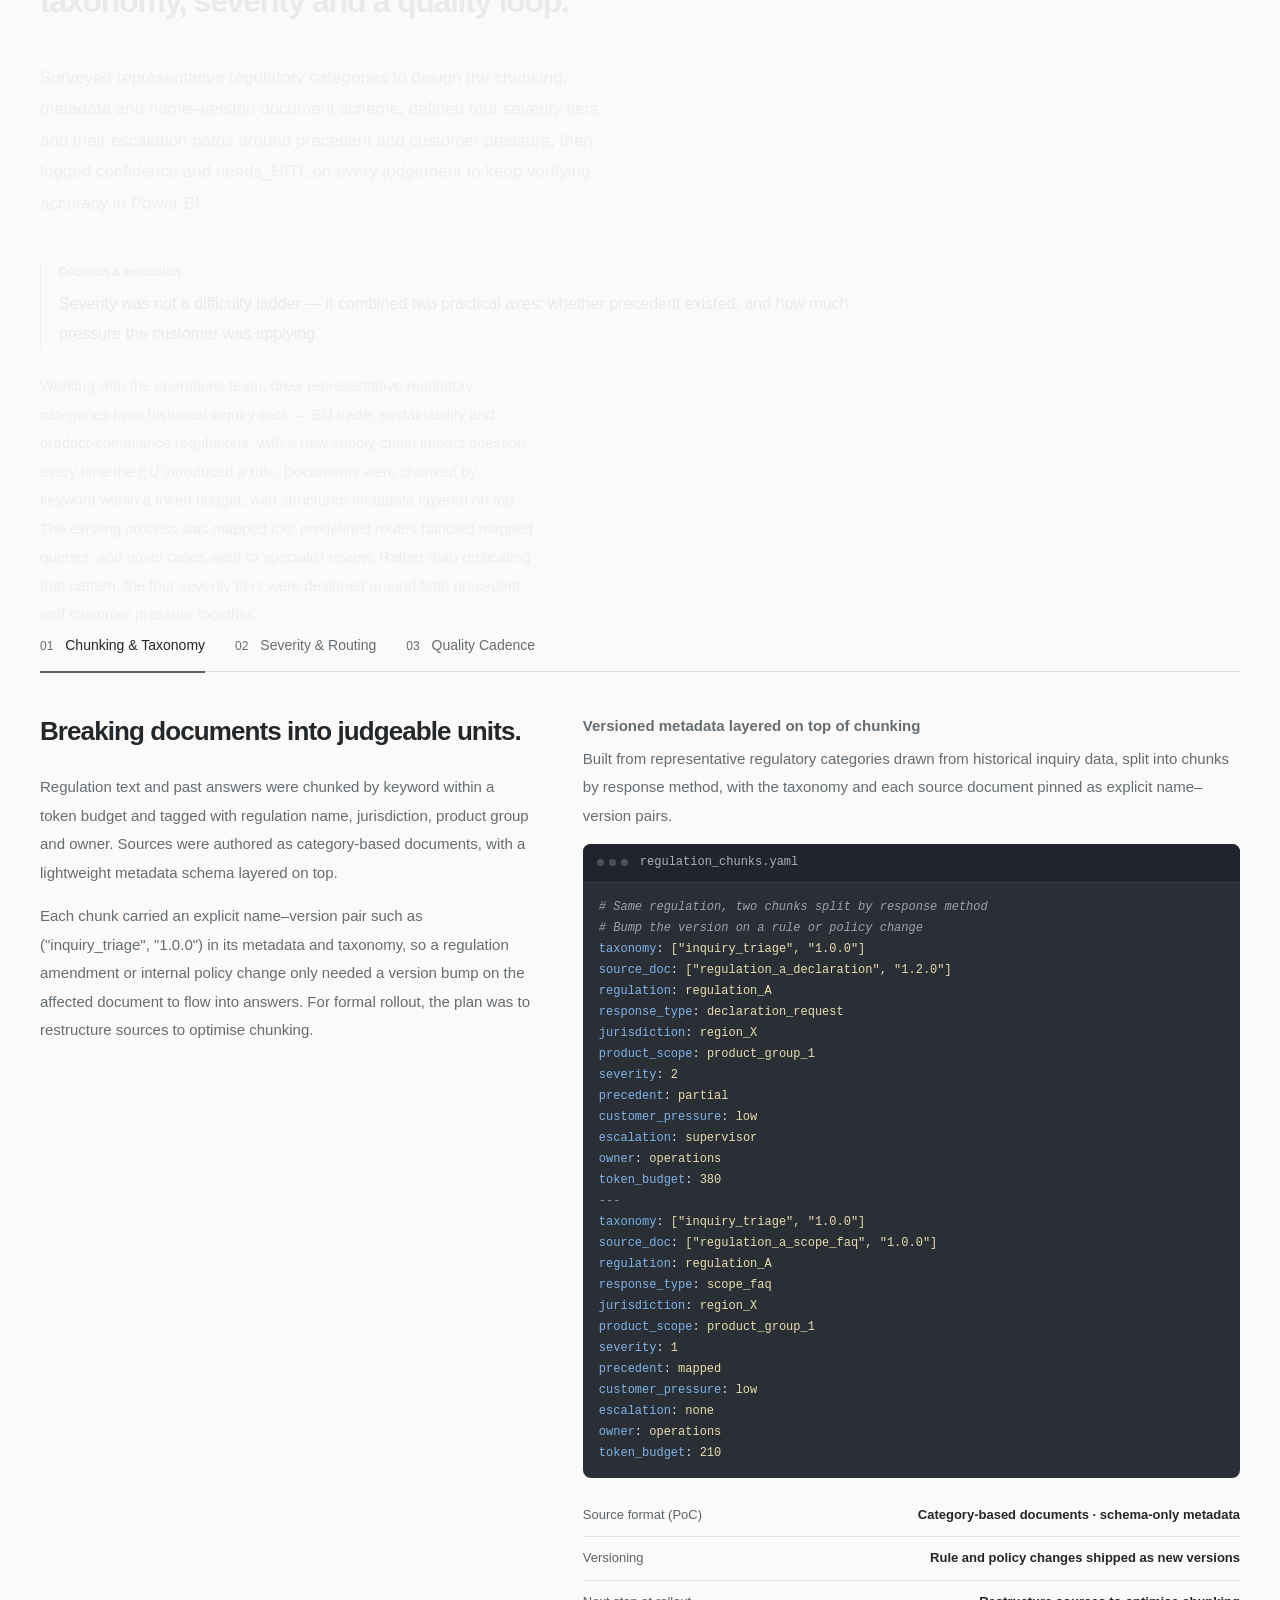
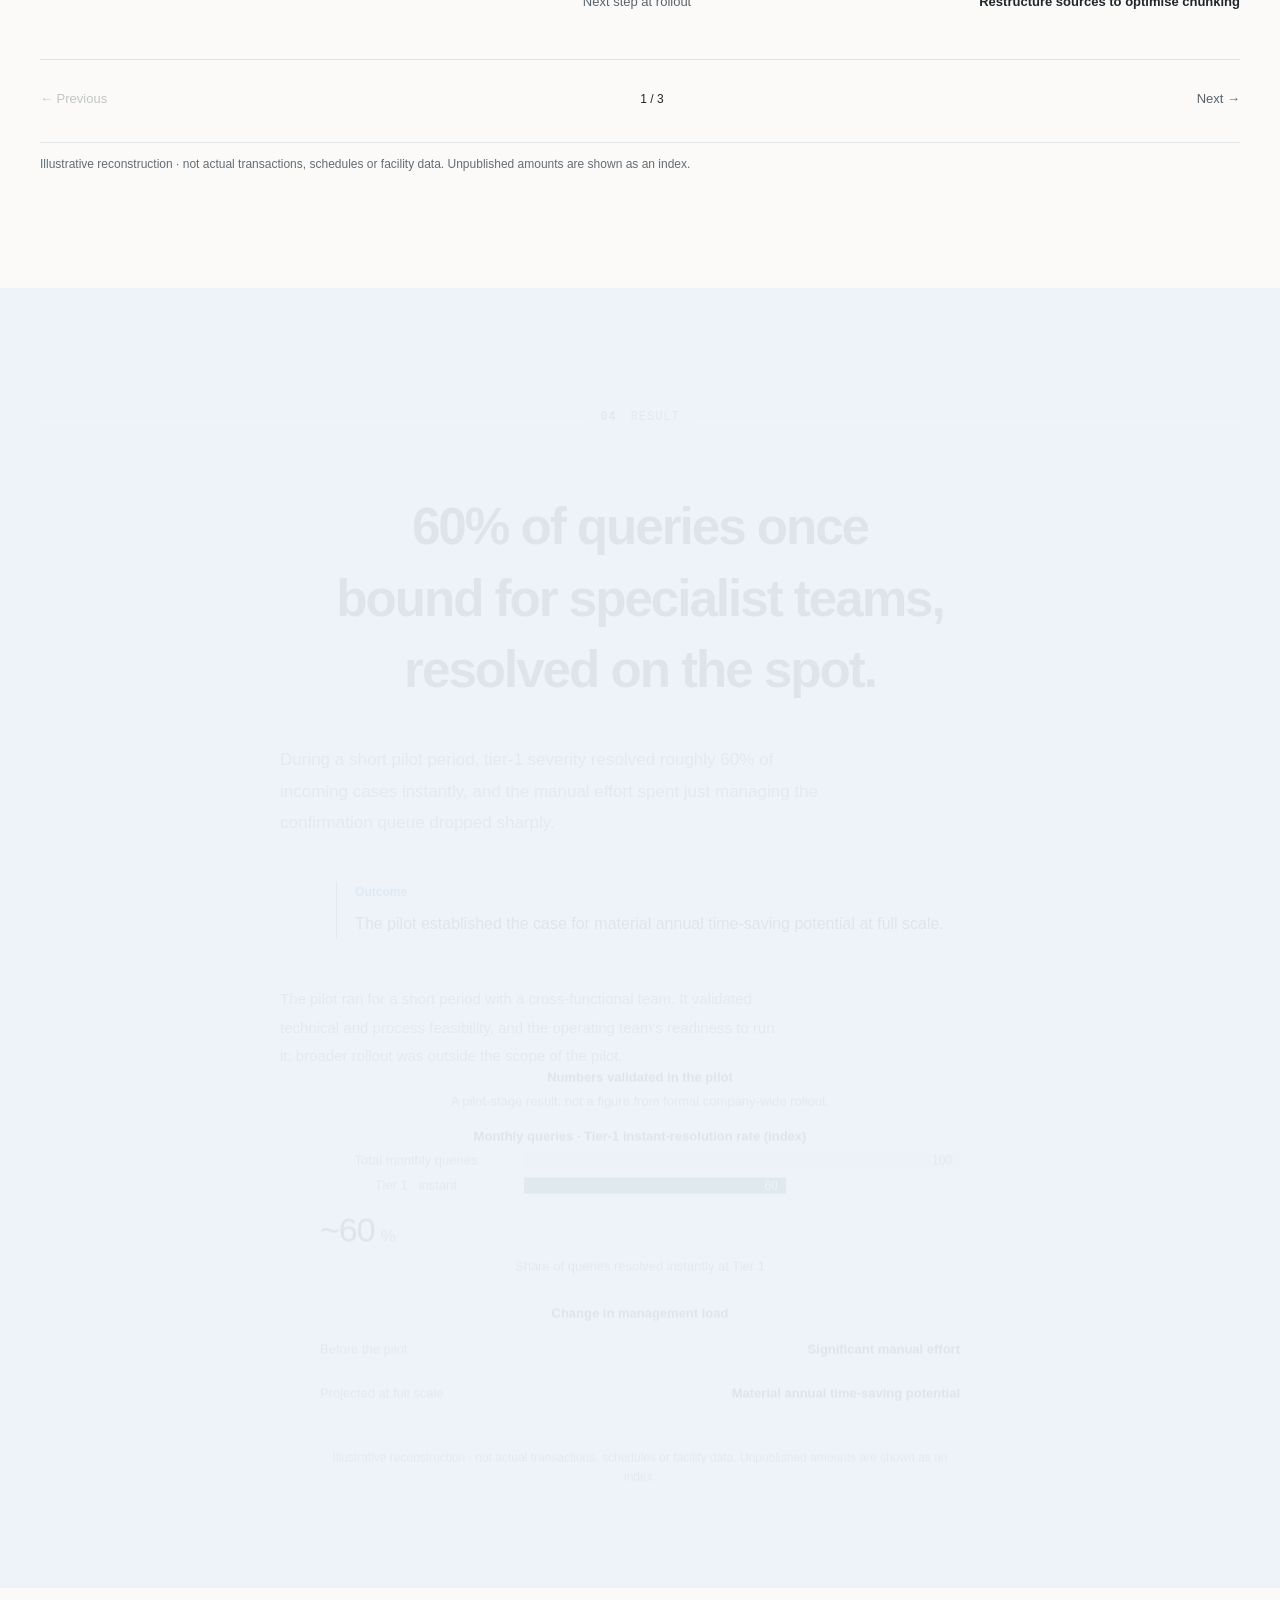
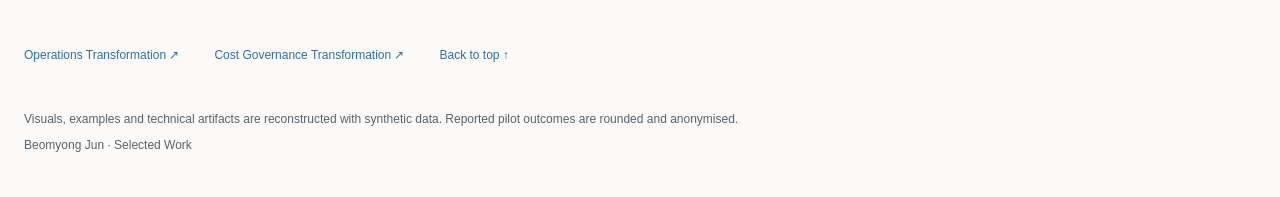
==== commit 6bba32bf: "Triage: answers in the language of the query, and resolved patterns fed back to the source - Situati" ====
--- a/ai-triage.html
+++ b/ai-triage.html
@@ -1 +1 @@
-<!doctype html><html lang="en"><head><meta charset="utf-8"><meta name="viewport" content="width=device-width,initial-scale=1"><meta name="theme-color" content="#fcfbf8"><title>Regulatory response rebuilt as severity-based AI triage | Beomyong Jun</title><meta name="description" content="STAR case study: a four-tier severity triage for EU regulatory queries on a GenAI platform, with about 60% resolved instantly at Tier 1 during the pilot."><meta property="og:type" content="website"><meta property="og:site_name" content="Beomyong Jun · Selected Work"><meta property="og:title" content="Regulatory response rebuilt as severity-based AI triage | Beomyong Jun"><meta property="og:description" content="STAR case study: a four-tier severity triage for EU regulatory queries on a GenAI platform, with about 60% resolved instantly at Tier 1 during the pilot."><meta property="og:image" content="./social-ai-triage.png"><meta property="og:image:width" content="1200"><meta property="og:image:height" content="630"><meta property="og:image:alt" content="Severity-based triage. Human judgment for the exceptions. About 60% resolved instantly at Tier 1 in the pilot."><meta name="twitter:card" content="summary_large_image"><meta name="twitter:title" content="Regulatory response rebuilt as severity-based AI triage | Beomyong Jun"><meta name="twitter:description" content="STAR case study: a four-tier severity triage for EU regulatory queries on a GenAI platform, with about 60% resolved instantly at Tier 1 during the pilot."><link rel="stylesheet" href="./story.css?v=20261011a"><link rel="stylesheet" href="./editorial.css?v=20261011a"><link rel="stylesheet" href="./evidence.css?v=20261011a"></head><body data-case="compliance"><div id="app"></div><noscript>This portfolio needs JavaScript for language selection and interactive exhibits.</noscript><script src="./stories.js?v=20261011a"></script><script src="./exhibits.js?v=20261011a"></script><script src="./refinements.js?v=20261011a"></script><script src="./editorial.js?v=20261011a"></script><script src="./evidence.js?v=20261011a"></script><script src="./story.js?v=20261011a"></script></body></html>
+<!doctype html><html lang="en"><head><meta charset="utf-8"><meta name="viewport" content="width=device-width,initial-scale=1"><meta name="theme-color" content="#fcfbf8"><title>Regulatory response rebuilt as severity-based AI triage | Beomyong Jun</title><meta name="description" content="STAR case study: a four-tier severity triage for EU regulatory queries on a GenAI platform, with about 60% resolved instantly at Tier 1 during the pilot."><meta property="og:type" content="website"><meta property="og:site_name" content="Beomyong Jun · Selected Work"><meta property="og:title" content="Regulatory response rebuilt as severity-based AI triage | Beomyong Jun"><meta property="og:description" content="STAR case study: a four-tier severity triage for EU regulatory queries on a GenAI platform, with about 60% resolved instantly at Tier 1 during the pilot."><meta property="og:image" content="./social-ai-triage.png"><meta property="og:image:width" content="1200"><meta property="og:image:height" content="630"><meta property="og:image:alt" content="Severity-based triage. Human judgment for the exceptions. About 60% resolved instantly at Tier 1 in the pilot."><meta name="twitter:card" content="summary_large_image"><meta name="twitter:title" content="Regulatory response rebuilt as severity-based AI triage | Beomyong Jun"><meta name="twitter:description" content="STAR case study: a four-tier severity triage for EU regulatory queries on a GenAI platform, with about 60% resolved instantly at Tier 1 during the pilot."><link rel="stylesheet" href="./story.css?v=20261011b"><link rel="stylesheet" href="./editorial.css?v=20261011b"><link rel="stylesheet" href="./evidence.css?v=20261011b"></head><body data-case="compliance"><div id="app"></div><noscript>This portfolio needs JavaScript for language selection and interactive exhibits.</noscript><script src="./stories.js?v=20261011b"></script><script src="./exhibits.js?v=20261011b"></script><script src="./refinements.js?v=20261011b"></script><script src="./editorial.js?v=20261011b"></script><script src="./evidence.js?v=20261011b"></script><script src="./story.js?v=20261011b"></script></body></html>
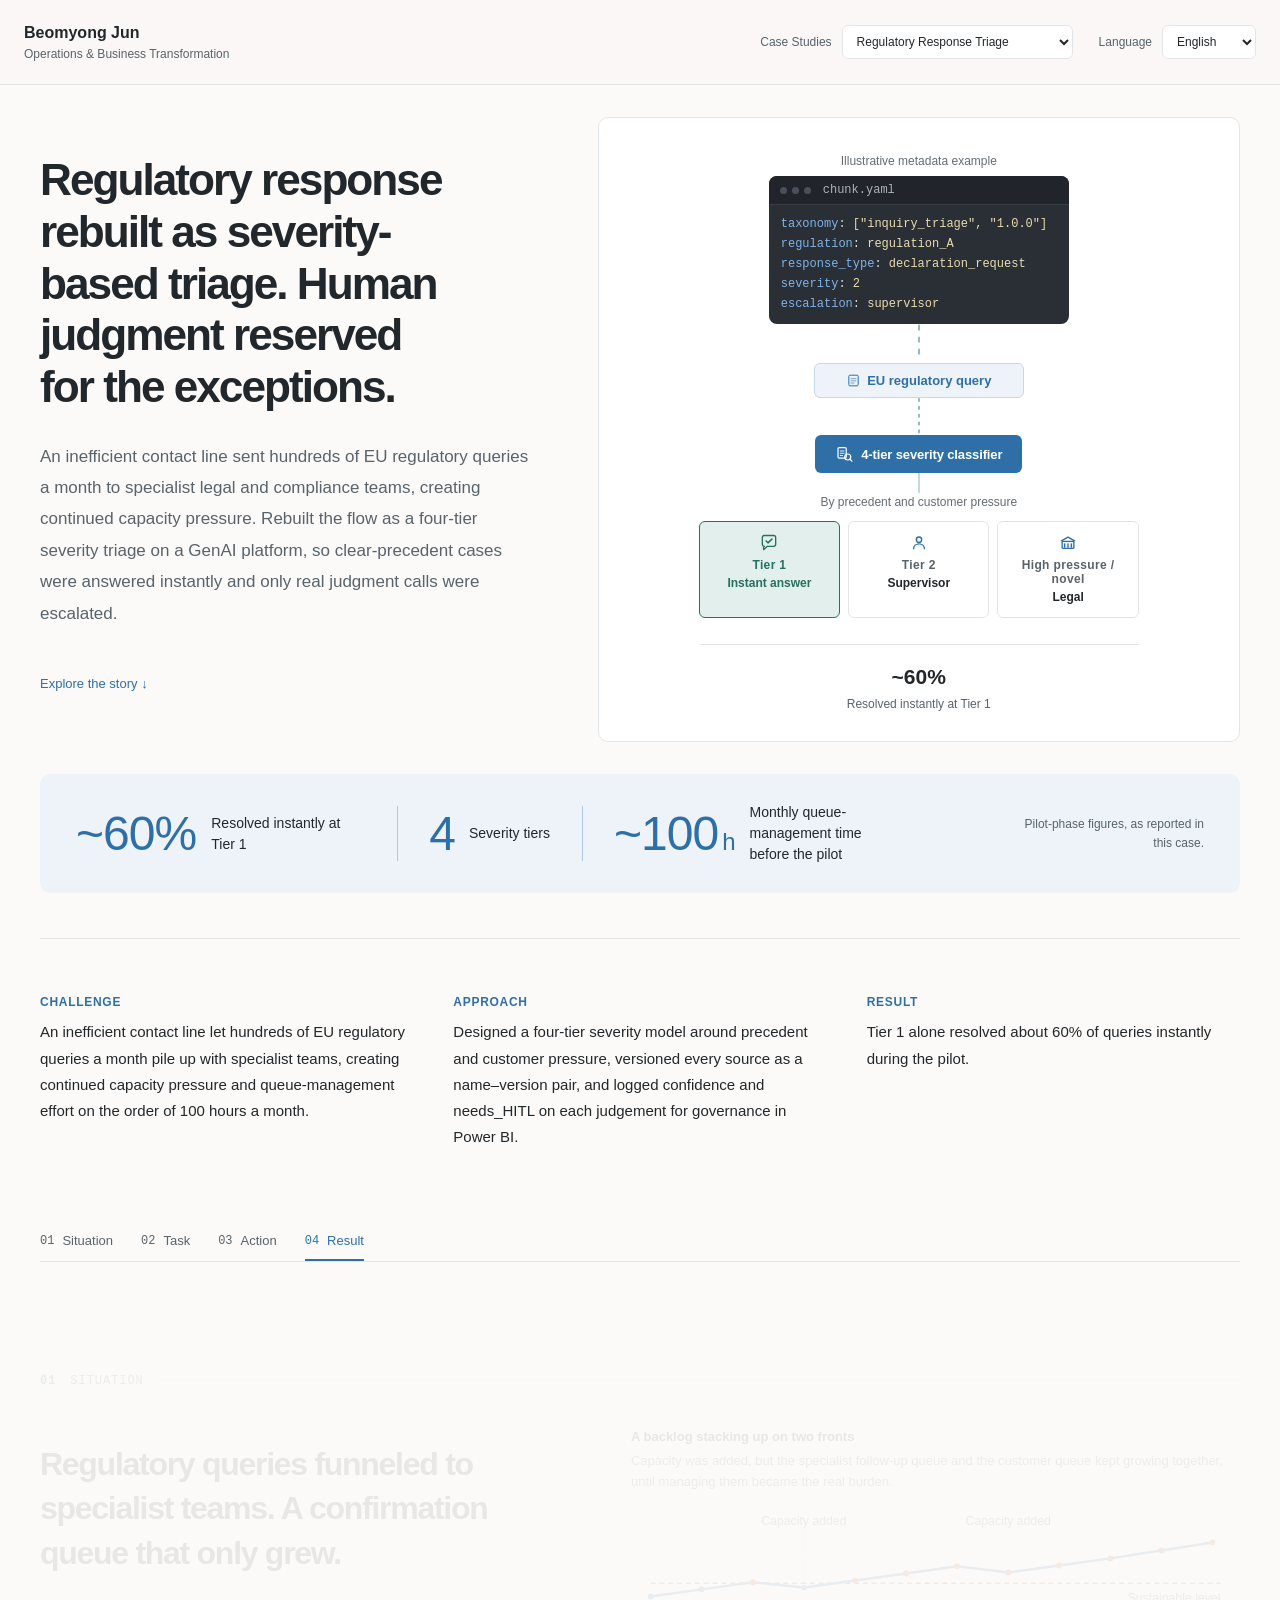
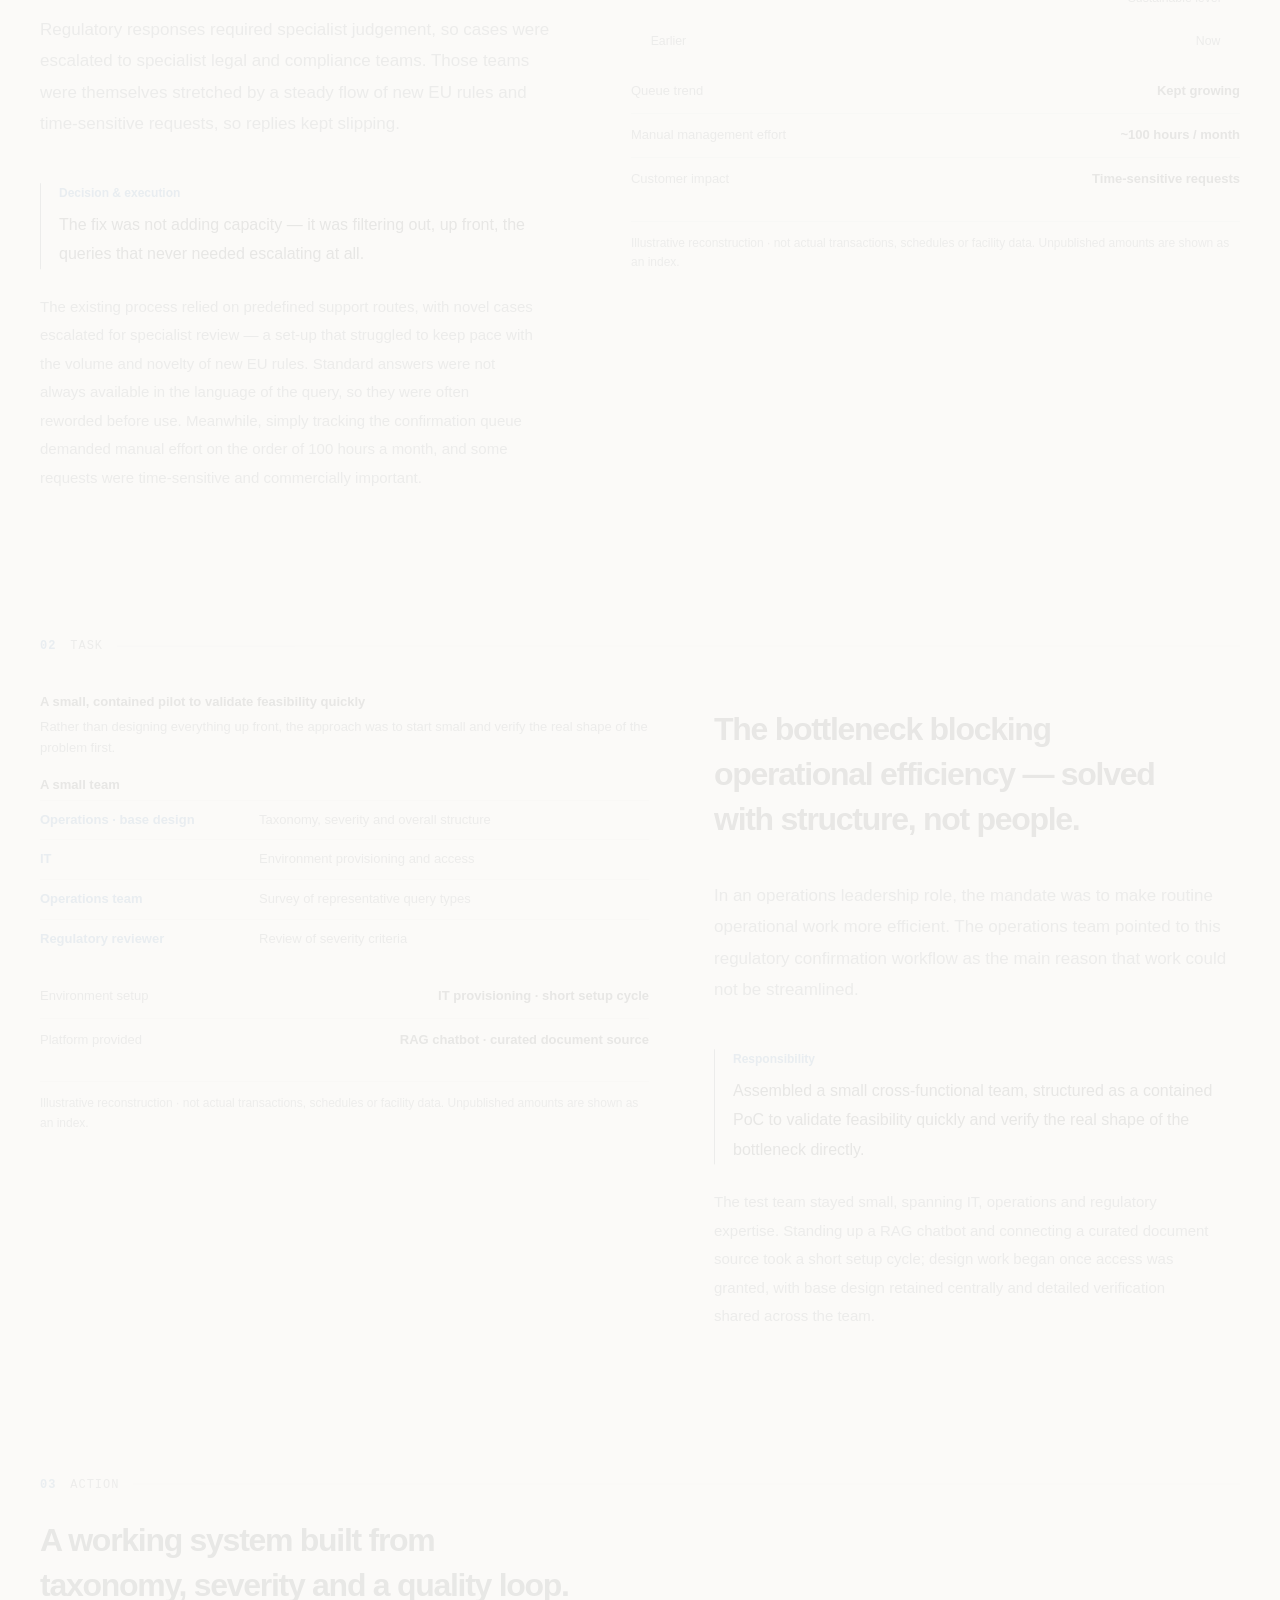
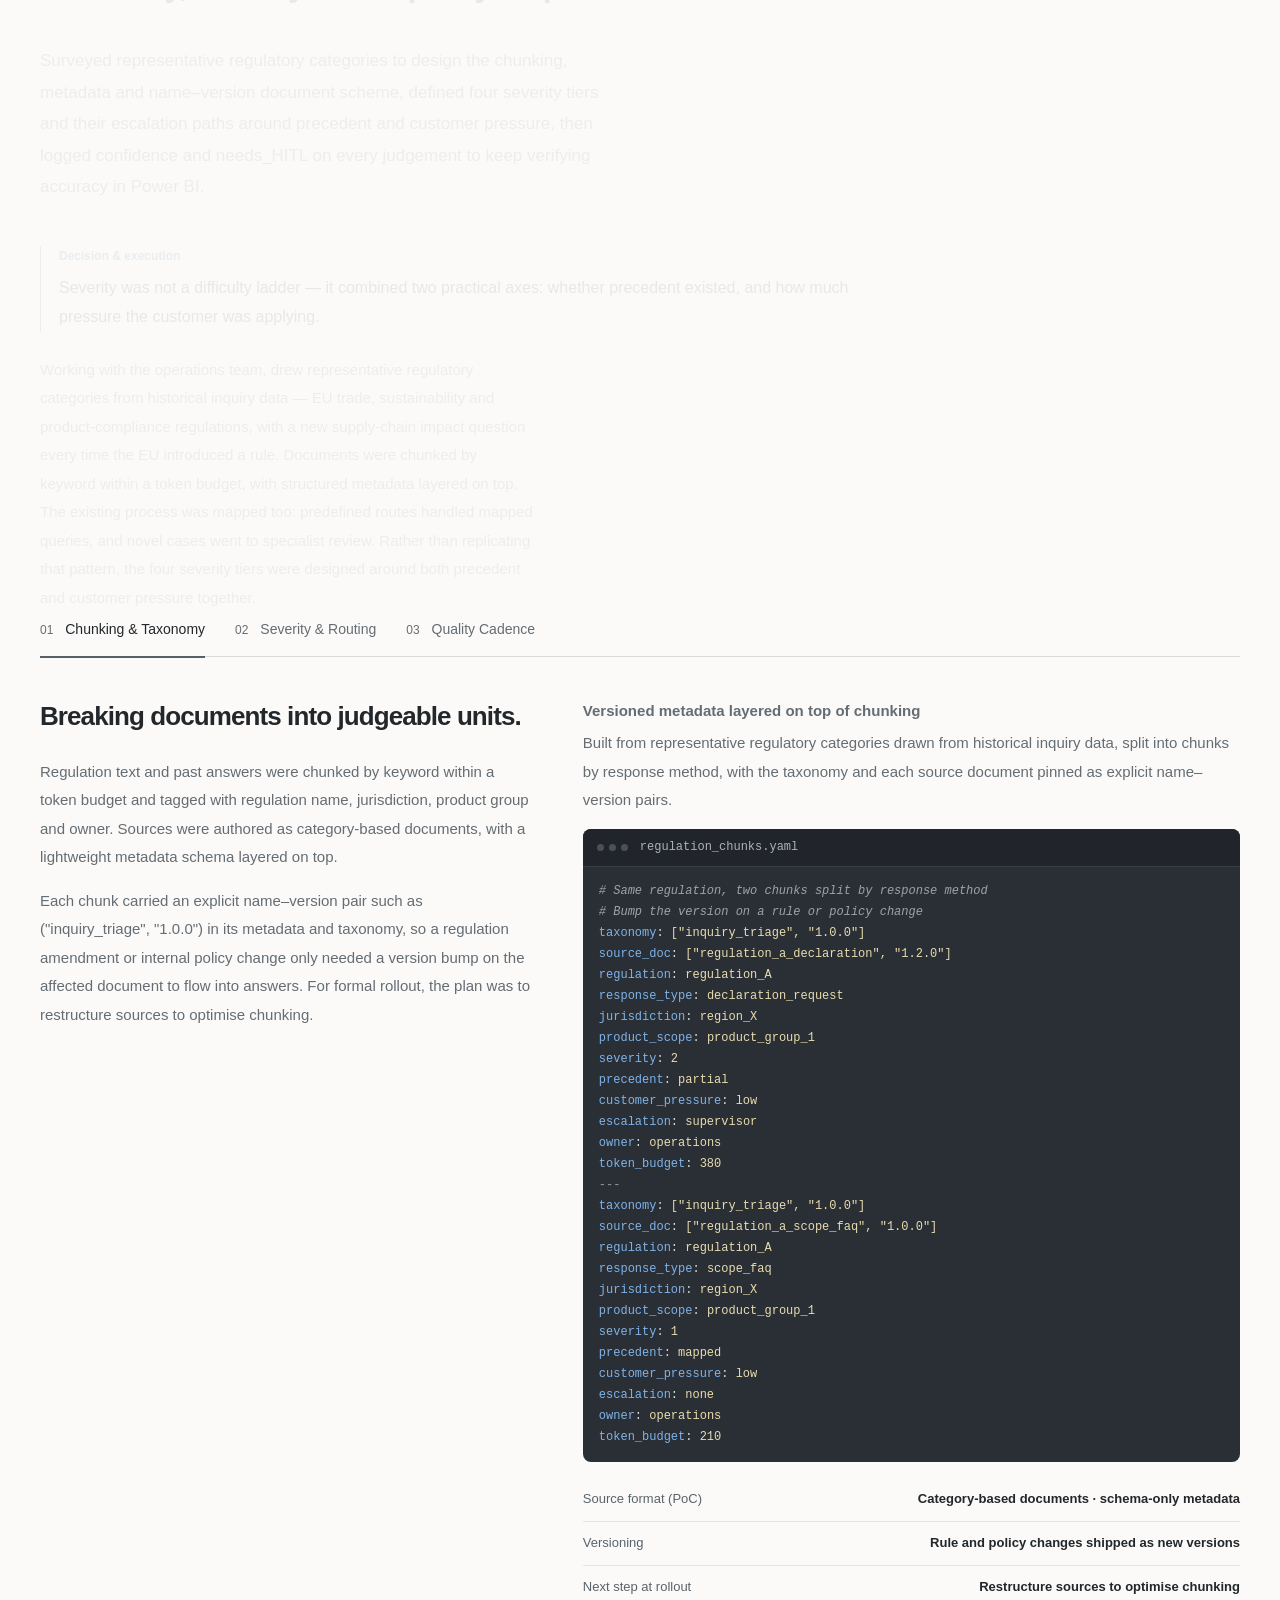
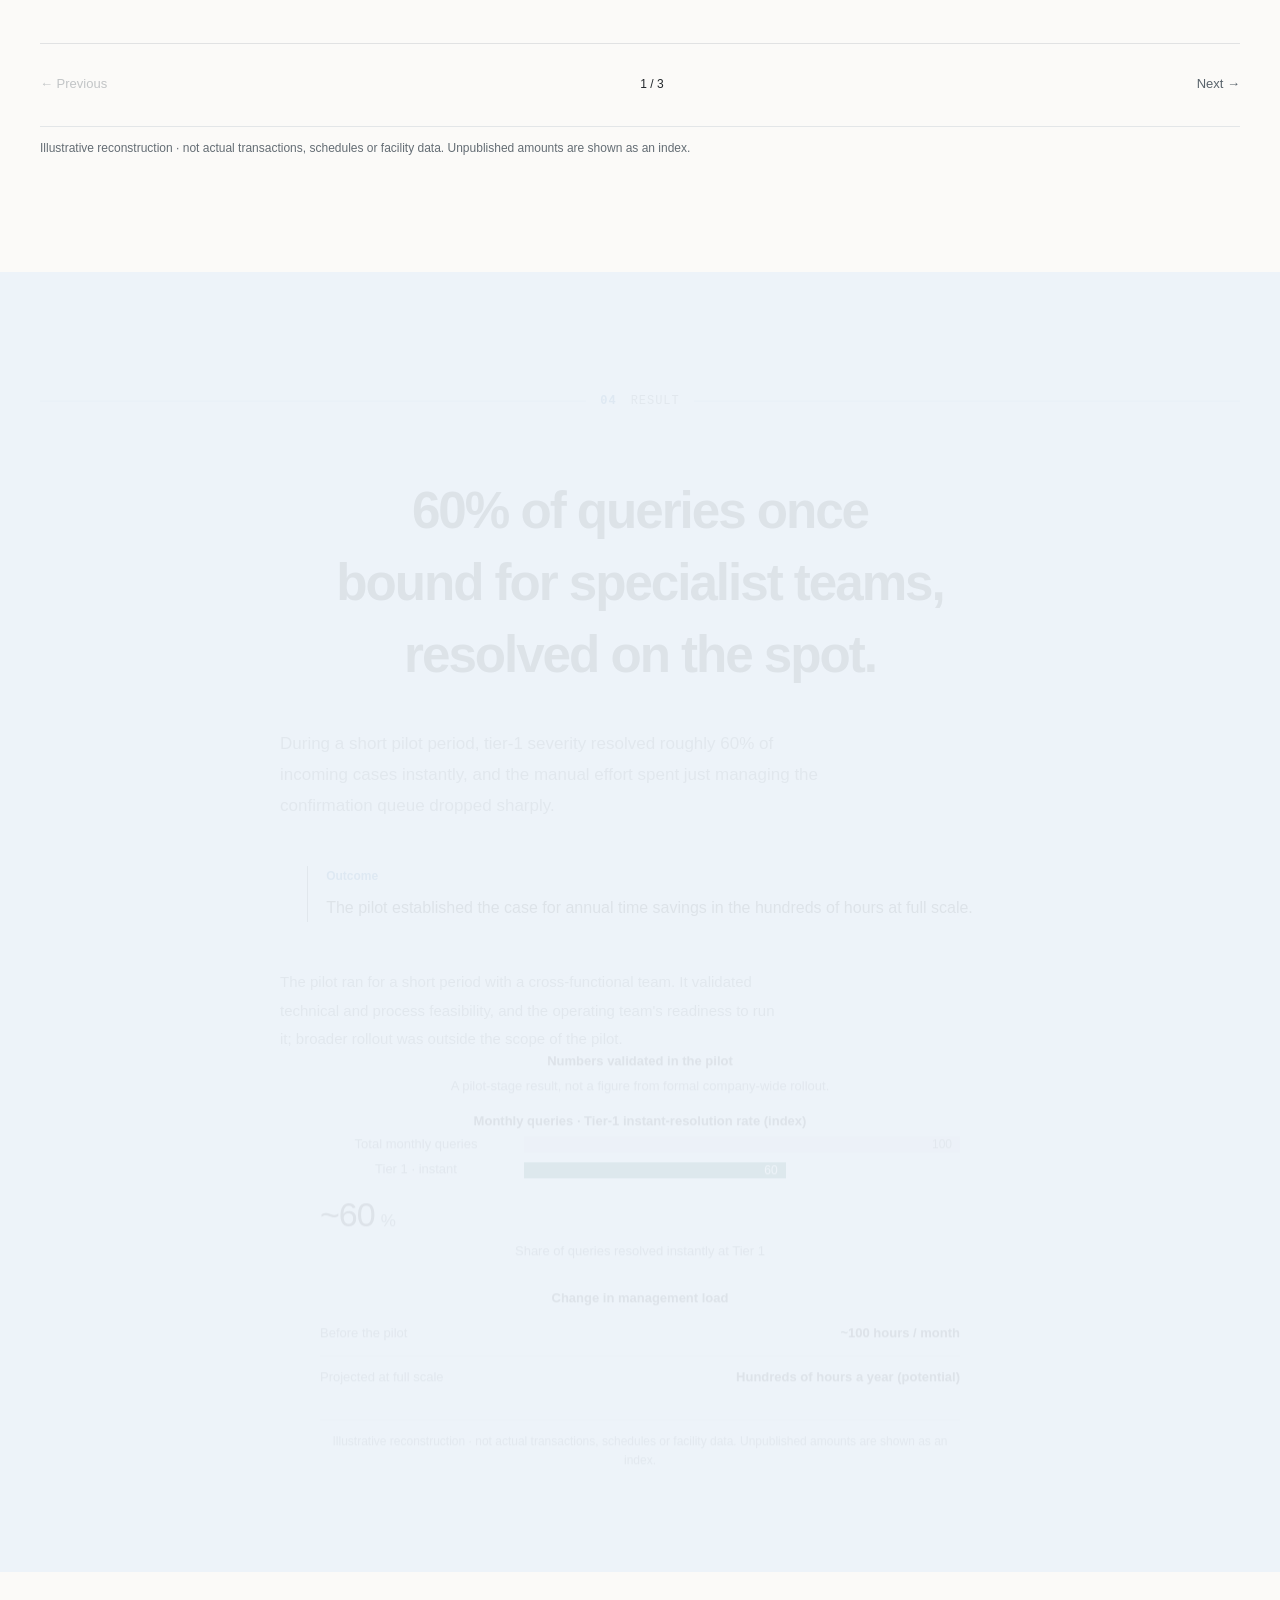
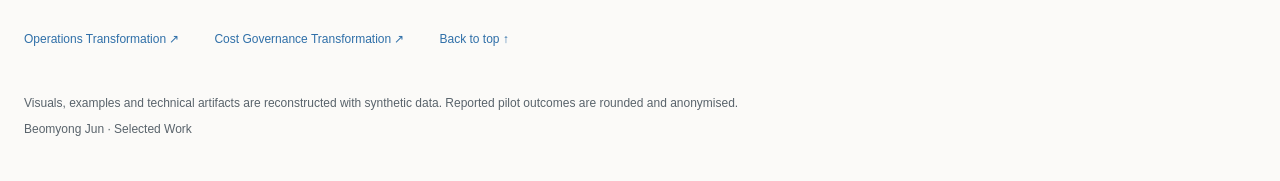
==== commit 01dc97a2: "Show scale with units again (orders of magnitude); add infrastructure right-sizing line - Amounts, v" ====
--- a/ai-triage.html
+++ b/ai-triage.html
@@ -1 +1 @@
-<!doctype html><html lang="en"><head><meta charset="utf-8"><meta name="viewport" content="width=device-width,initial-scale=1"><meta name="theme-color" content="#fcfbf8"><title>Regulatory response rebuilt as severity-based AI triage | Beomyong Jun</title><meta name="description" content="STAR case study: a four-tier severity triage for EU regulatory queries on a GenAI platform, with about 60% resolved instantly at Tier 1 during the pilot."><meta property="og:type" content="website"><meta property="og:site_name" content="Beomyong Jun · Selected Work"><meta property="og:title" content="Regulatory response rebuilt as severity-based AI triage | Beomyong Jun"><meta property="og:description" content="STAR case study: a four-tier severity triage for EU regulatory queries on a GenAI platform, with about 60% resolved instantly at Tier 1 during the pilot."><meta property="og:image" content="./social-ai-triage.png"><meta property="og:image:width" content="1200"><meta property="og:image:height" content="630"><meta property="og:image:alt" content="Severity-based triage. Human judgment for the exceptions. About 60% resolved instantly at Tier 1 in the pilot."><meta name="twitter:card" content="summary_large_image"><meta name="twitter:title" content="Regulatory response rebuilt as severity-based AI triage | Beomyong Jun"><meta name="twitter:description" content="STAR case study: a four-tier severity triage for EU regulatory queries on a GenAI platform, with about 60% resolved instantly at Tier 1 during the pilot."><link rel="stylesheet" href="./story.css?v=20261011b"><link rel="stylesheet" href="./editorial.css?v=20261011b"><link rel="stylesheet" href="./evidence.css?v=20261011b"></head><body data-case="compliance"><div id="app"></div><noscript>This portfolio needs JavaScript for language selection and interactive exhibits.</noscript><script src="./stories.js?v=20261011b"></script><script src="./exhibits.js?v=20261011b"></script><script src="./refinements.js?v=20261011b"></script><script src="./editorial.js?v=20261011b"></script><script src="./evidence.js?v=20261011b"></script><script src="./story.js?v=20261011b"></script></body></html>
+<!doctype html><html lang="en"><head><meta charset="utf-8"><meta name="viewport" content="width=device-width,initial-scale=1"><meta name="theme-color" content="#fcfbf8"><title>Regulatory response rebuilt as severity-based AI triage | Beomyong Jun</title><meta name="description" content="STAR case study: a four-tier severity triage for EU regulatory queries on a GenAI platform, with about 60% resolved instantly at Tier 1 during the pilot."><meta property="og:type" content="website"><meta property="og:site_name" content="Beomyong Jun · Selected Work"><meta property="og:title" content="Regulatory response rebuilt as severity-based AI triage | Beomyong Jun"><meta property="og:description" content="STAR case study: a four-tier severity triage for EU regulatory queries on a GenAI platform, with about 60% resolved instantly at Tier 1 during the pilot."><meta property="og:image" content="./social-ai-triage.png"><meta property="og:image:width" content="1200"><meta property="og:image:height" content="630"><meta property="og:image:alt" content="Severity-based triage. Human judgment for the exceptions. About 60% resolved instantly at Tier 1 in the pilot."><meta name="twitter:card" content="summary_large_image"><meta name="twitter:title" content="Regulatory response rebuilt as severity-based AI triage | Beomyong Jun"><meta name="twitter:description" content="STAR case study: a four-tier severity triage for EU regulatory queries on a GenAI platform, with about 60% resolved instantly at Tier 1 during the pilot."><link rel="stylesheet" href="./story.css?v=20261011c"><link rel="stylesheet" href="./editorial.css?v=20261011c"><link rel="stylesheet" href="./evidence.css?v=20261011c"></head><body data-case="compliance"><div id="app"></div><noscript>This portfolio needs JavaScript for language selection and interactive exhibits.</noscript><script src="./stories.js?v=20261011c"></script><script src="./exhibits.js?v=20261011c"></script><script src="./refinements.js?v=20261011c"></script><script src="./editorial.js?v=20261011c"></script><script src="./evidence.js?v=20261011c"></script><script src="./story.js?v=20261011c"></script></body></html>
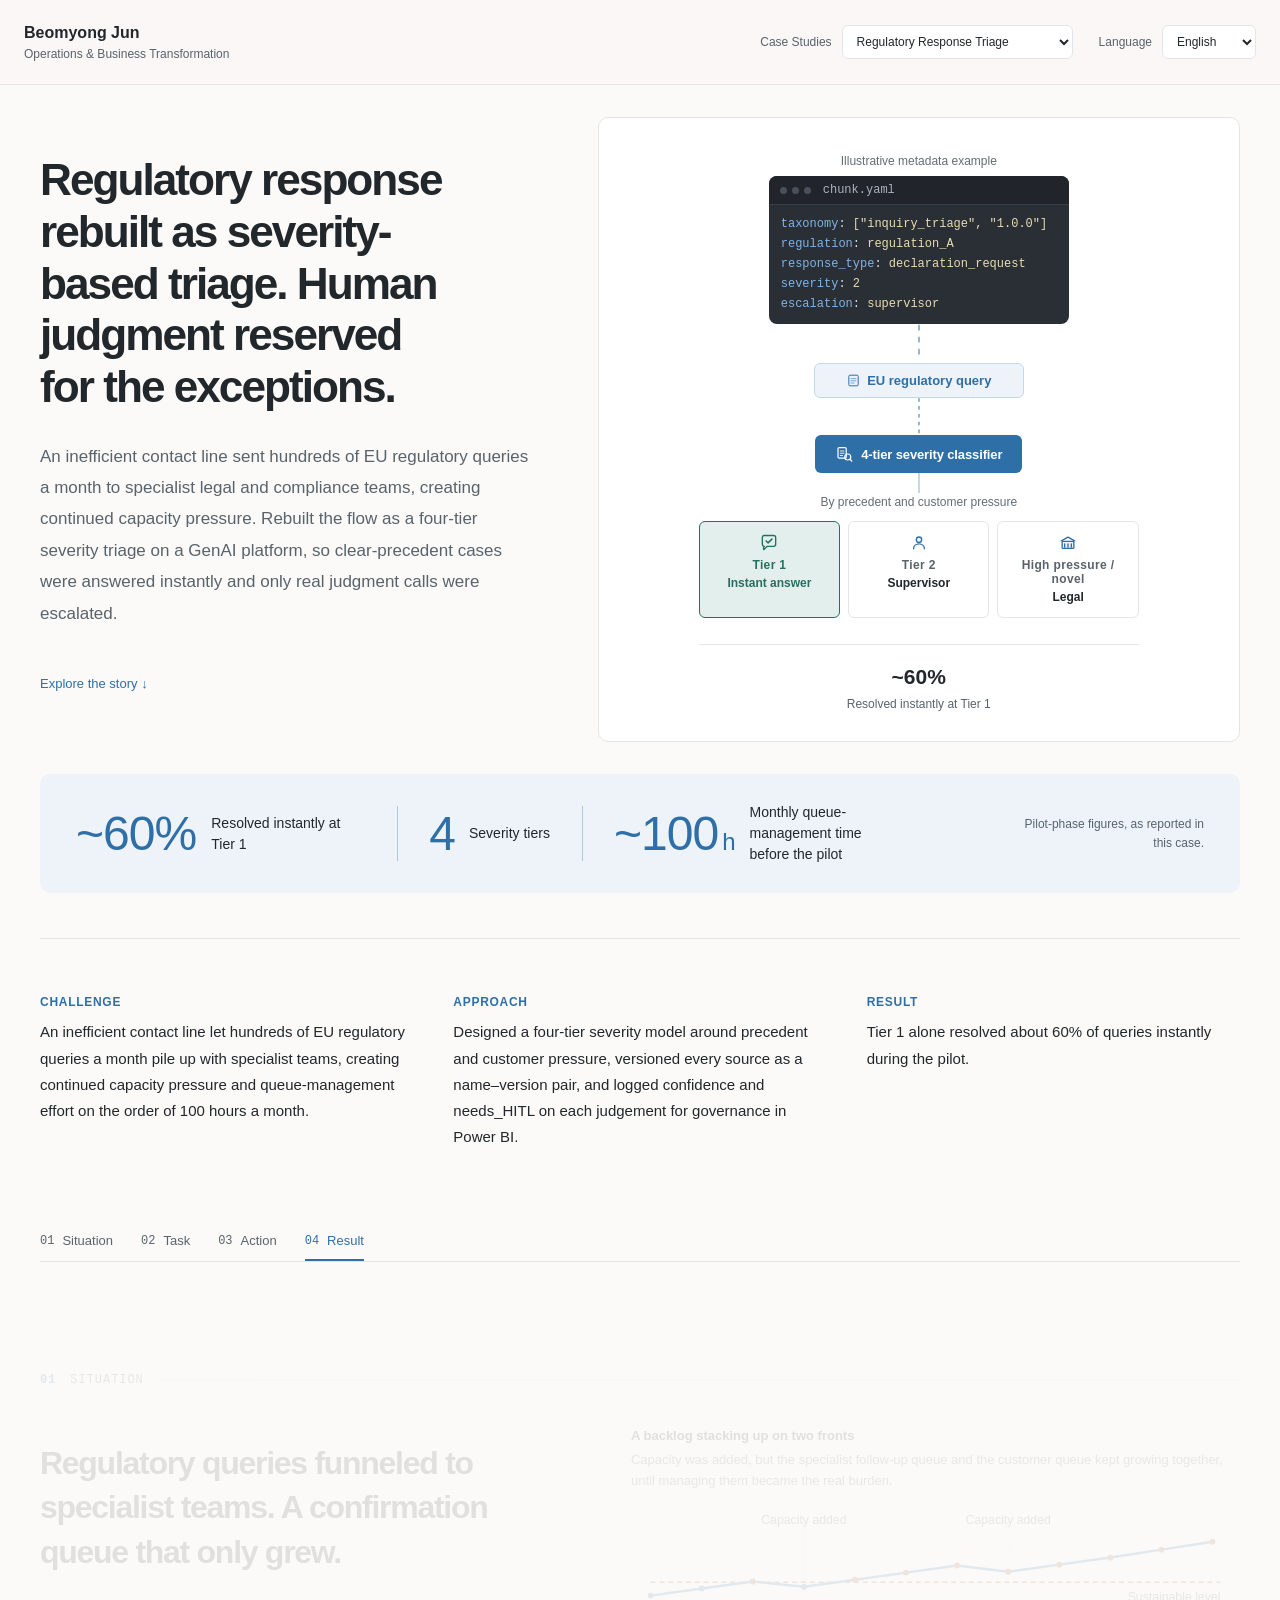
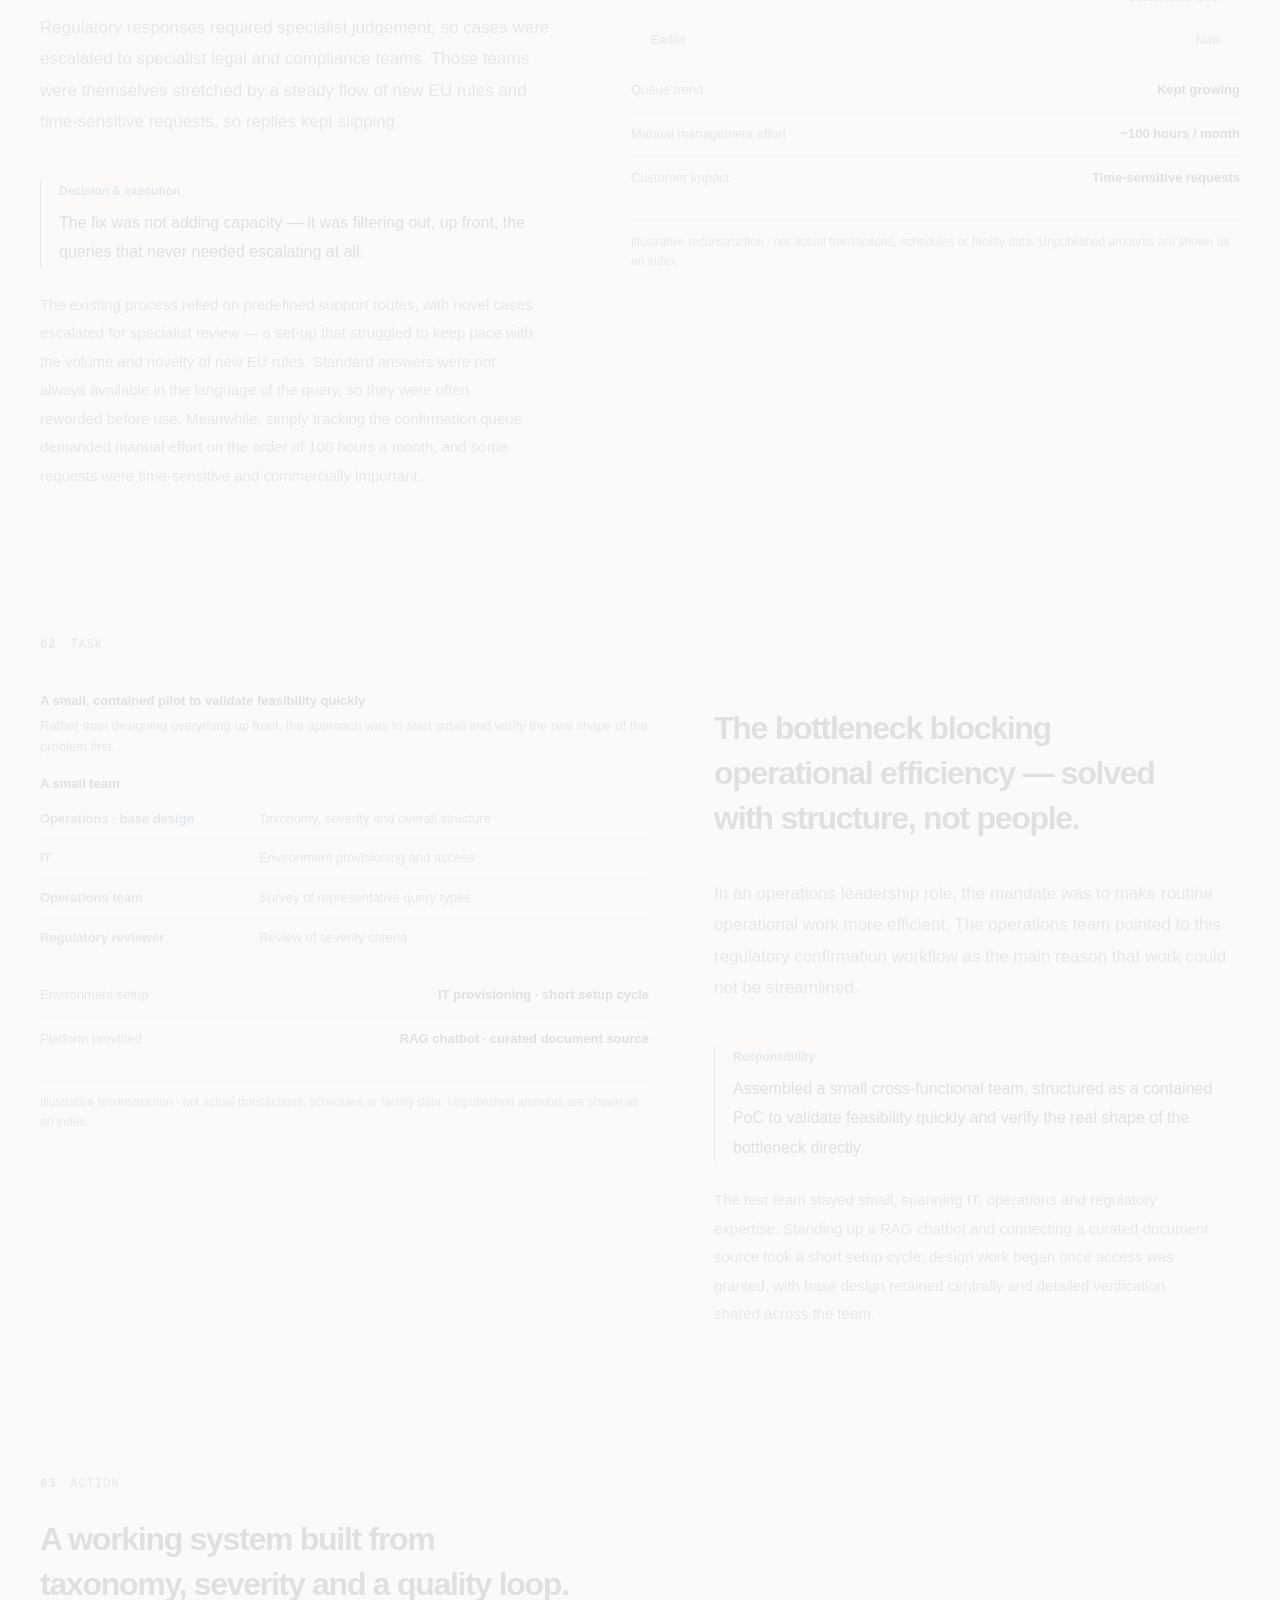
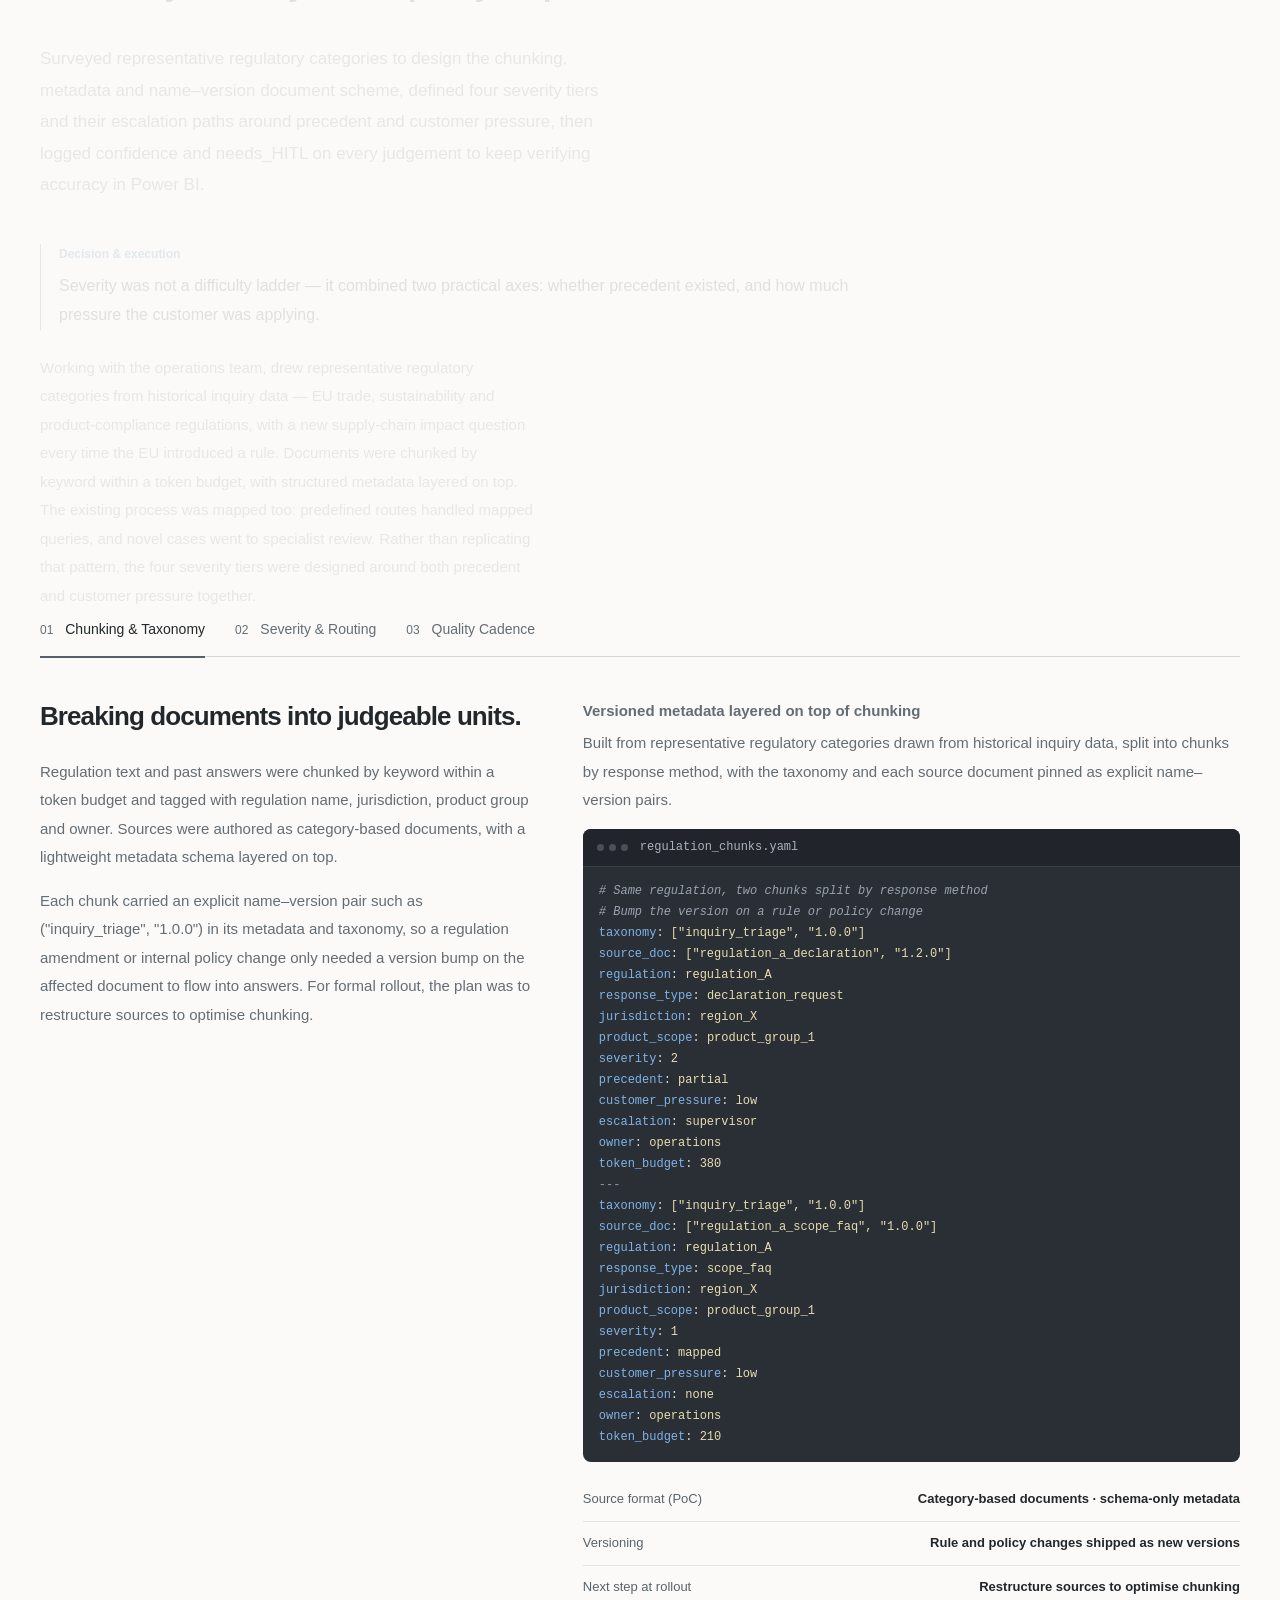
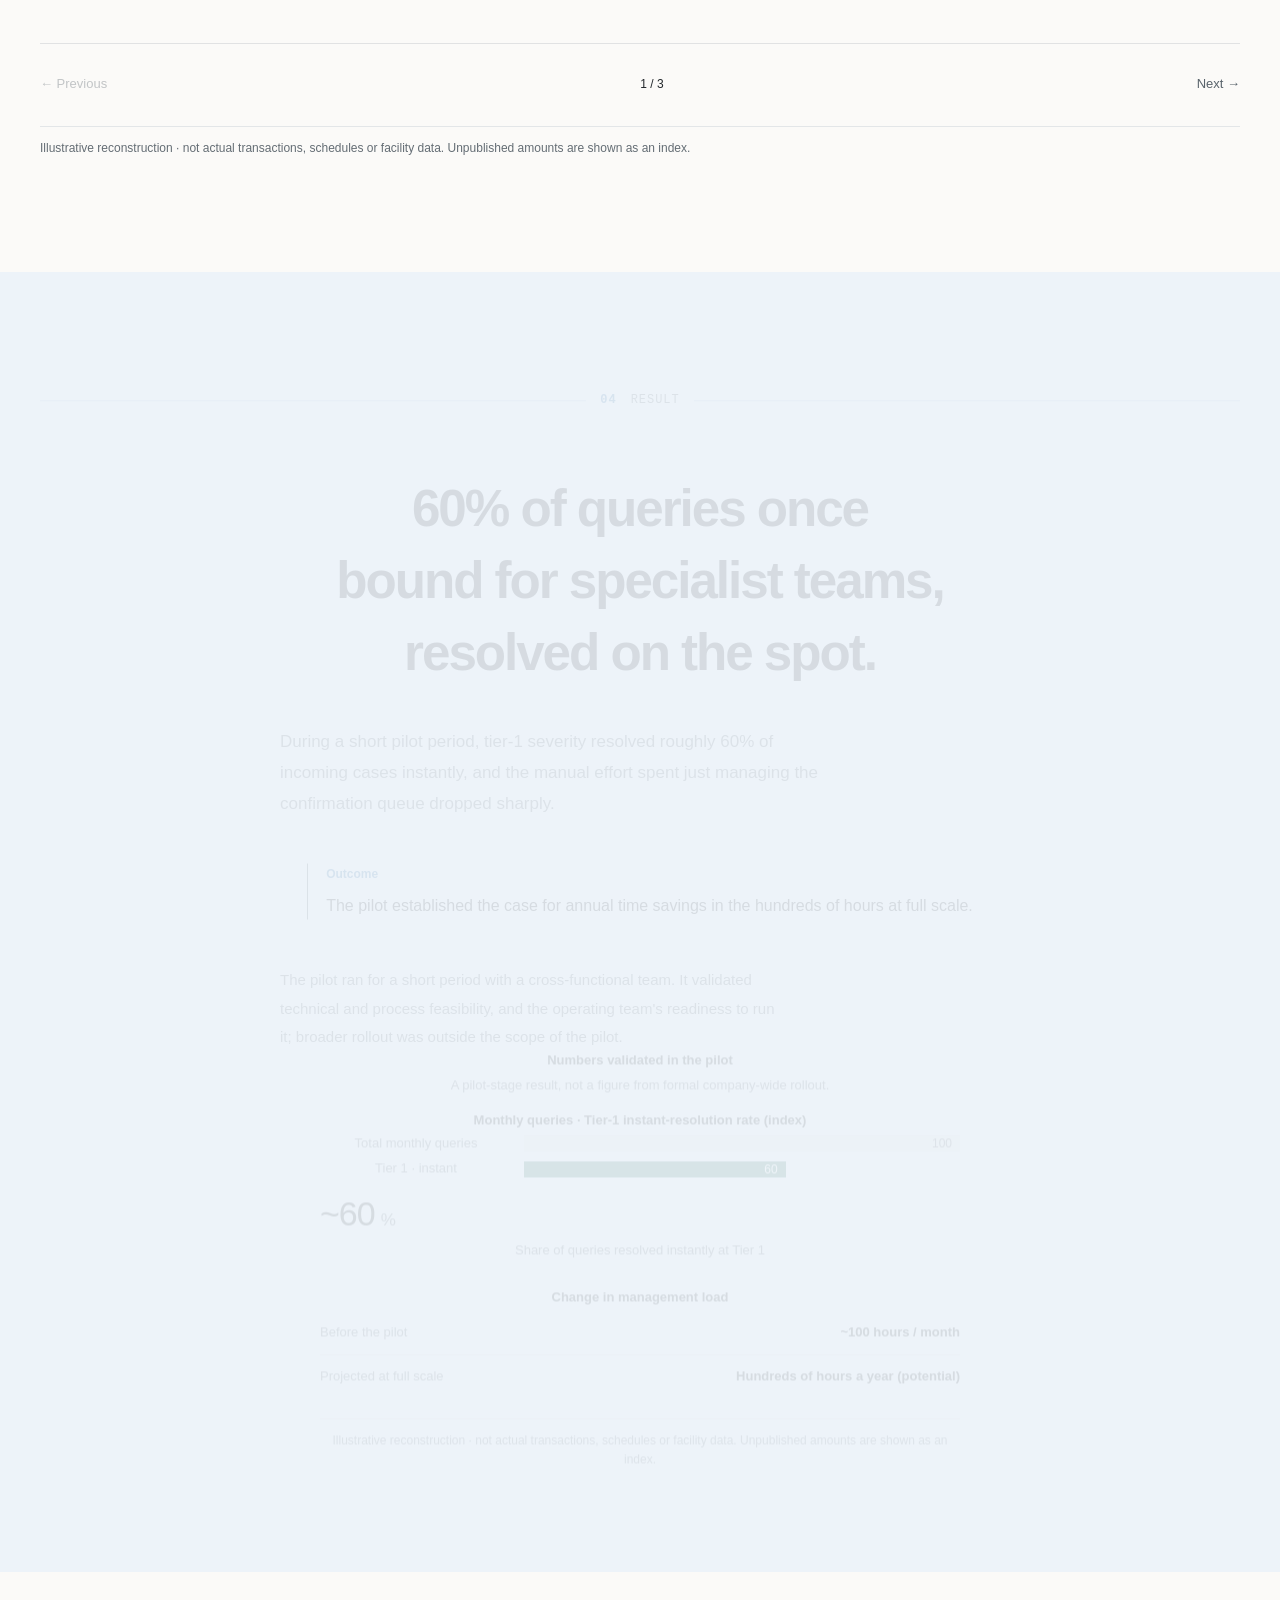
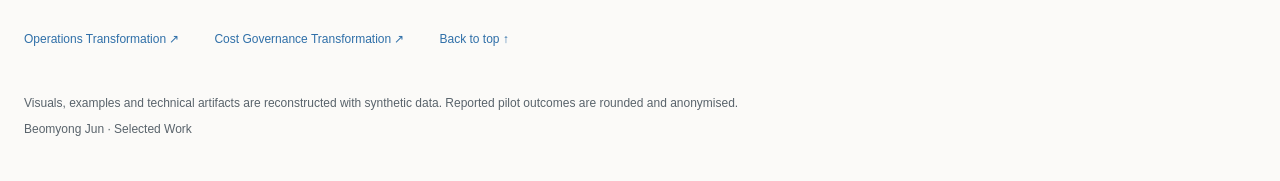
==== commit 859409fa: "3D model flow: legacy console and API/JSON middleware made explicit; panel fills its height - Flow s" ====
--- a/ai-triage.html
+++ b/ai-triage.html
@@ -1 +1 @@
-<!doctype html><html lang="en"><head><meta charset="utf-8"><meta name="viewport" content="width=device-width,initial-scale=1"><meta name="theme-color" content="#fcfbf8"><title>Regulatory response rebuilt as severity-based AI triage | Beomyong Jun</title><meta name="description" content="STAR case study: a four-tier severity triage for EU regulatory queries on a GenAI platform, with about 60% resolved instantly at Tier 1 during the pilot."><meta property="og:type" content="website"><meta property="og:site_name" content="Beomyong Jun · Selected Work"><meta property="og:title" content="Regulatory response rebuilt as severity-based AI triage | Beomyong Jun"><meta property="og:description" content="STAR case study: a four-tier severity triage for EU regulatory queries on a GenAI platform, with about 60% resolved instantly at Tier 1 during the pilot."><meta property="og:image" content="./social-ai-triage.png"><meta property="og:image:width" content="1200"><meta property="og:image:height" content="630"><meta property="og:image:alt" content="Severity-based triage. Human judgment for the exceptions. About 60% resolved instantly at Tier 1 in the pilot."><meta name="twitter:card" content="summary_large_image"><meta name="twitter:title" content="Regulatory response rebuilt as severity-based AI triage | Beomyong Jun"><meta name="twitter:description" content="STAR case study: a four-tier severity triage for EU regulatory queries on a GenAI platform, with about 60% resolved instantly at Tier 1 during the pilot."><link rel="stylesheet" href="./story.css?v=20261011c"><link rel="stylesheet" href="./editorial.css?v=20261011c"><link rel="stylesheet" href="./evidence.css?v=20261011c"></head><body data-case="compliance"><div id="app"></div><noscript>This portfolio needs JavaScript for language selection and interactive exhibits.</noscript><script src="./stories.js?v=20261011c"></script><script src="./exhibits.js?v=20261011c"></script><script src="./refinements.js?v=20261011c"></script><script src="./editorial.js?v=20261011c"></script><script src="./evidence.js?v=20261011c"></script><script src="./story.js?v=20261011c"></script></body></html>
+<!doctype html><html lang="en"><head><meta charset="utf-8"><meta name="viewport" content="width=device-width,initial-scale=1"><meta name="theme-color" content="#fcfbf8"><title>Regulatory response rebuilt as severity-based AI triage | Beomyong Jun</title><meta name="description" content="STAR case study: a four-tier severity triage for EU regulatory queries on a GenAI platform, with about 60% resolved instantly at Tier 1 during the pilot."><meta property="og:type" content="website"><meta property="og:site_name" content="Beomyong Jun · Selected Work"><meta property="og:title" content="Regulatory response rebuilt as severity-based AI triage | Beomyong Jun"><meta property="og:description" content="STAR case study: a four-tier severity triage for EU regulatory queries on a GenAI platform, with about 60% resolved instantly at Tier 1 during the pilot."><meta property="og:image" content="./social-ai-triage.png"><meta property="og:image:width" content="1200"><meta property="og:image:height" content="630"><meta property="og:image:alt" content="Severity-based triage. Human judgment for the exceptions. About 60% resolved instantly at Tier 1 in the pilot."><meta name="twitter:card" content="summary_large_image"><meta name="twitter:title" content="Regulatory response rebuilt as severity-based AI triage | Beomyong Jun"><meta name="twitter:description" content="STAR case study: a four-tier severity triage for EU regulatory queries on a GenAI platform, with about 60% resolved instantly at Tier 1 during the pilot."><link rel="stylesheet" href="./story.css?v=20261011f"><link rel="stylesheet" href="./editorial.css?v=20261011f"><link rel="stylesheet" href="./evidence.css?v=20261011f"></head><body data-case="compliance"><div id="app"></div><noscript>This portfolio needs JavaScript for language selection and interactive exhibits.</noscript><script src="./stories.js?v=20261011f"></script><script src="./exhibits.js?v=20261011f"></script><script src="./refinements.js?v=20261011f"></script><script src="./editorial.js?v=20261011f"></script><script src="./evidence.js?v=20261011f"></script><script src="./story.js?v=20261011f"></script></body></html>
--- a/evidence.css
+++ b/evidence.css
@@ -1112,7 +1112,7 @@
   .hero { min-height: 0; padding-block: clamp(20px, 3.6vh, 44px); }
   .kpi-band { margin-bottom: clamp(28px, 5vh, 56px); }
   /* On shorter screens the hero panels give up a little height instead of pushing the band down. */
-  .hero-model iframe { height: clamp(540px, calc(100svh - 275px), 580px); }
+  .hero-model iframe { height: clamp(540px, calc(100svh - 275px), 620px); }
 }
 @media (min-width: 851px) and (max-height: 860px) {
   .gov-hero { padding: 18px 24px 16px; }
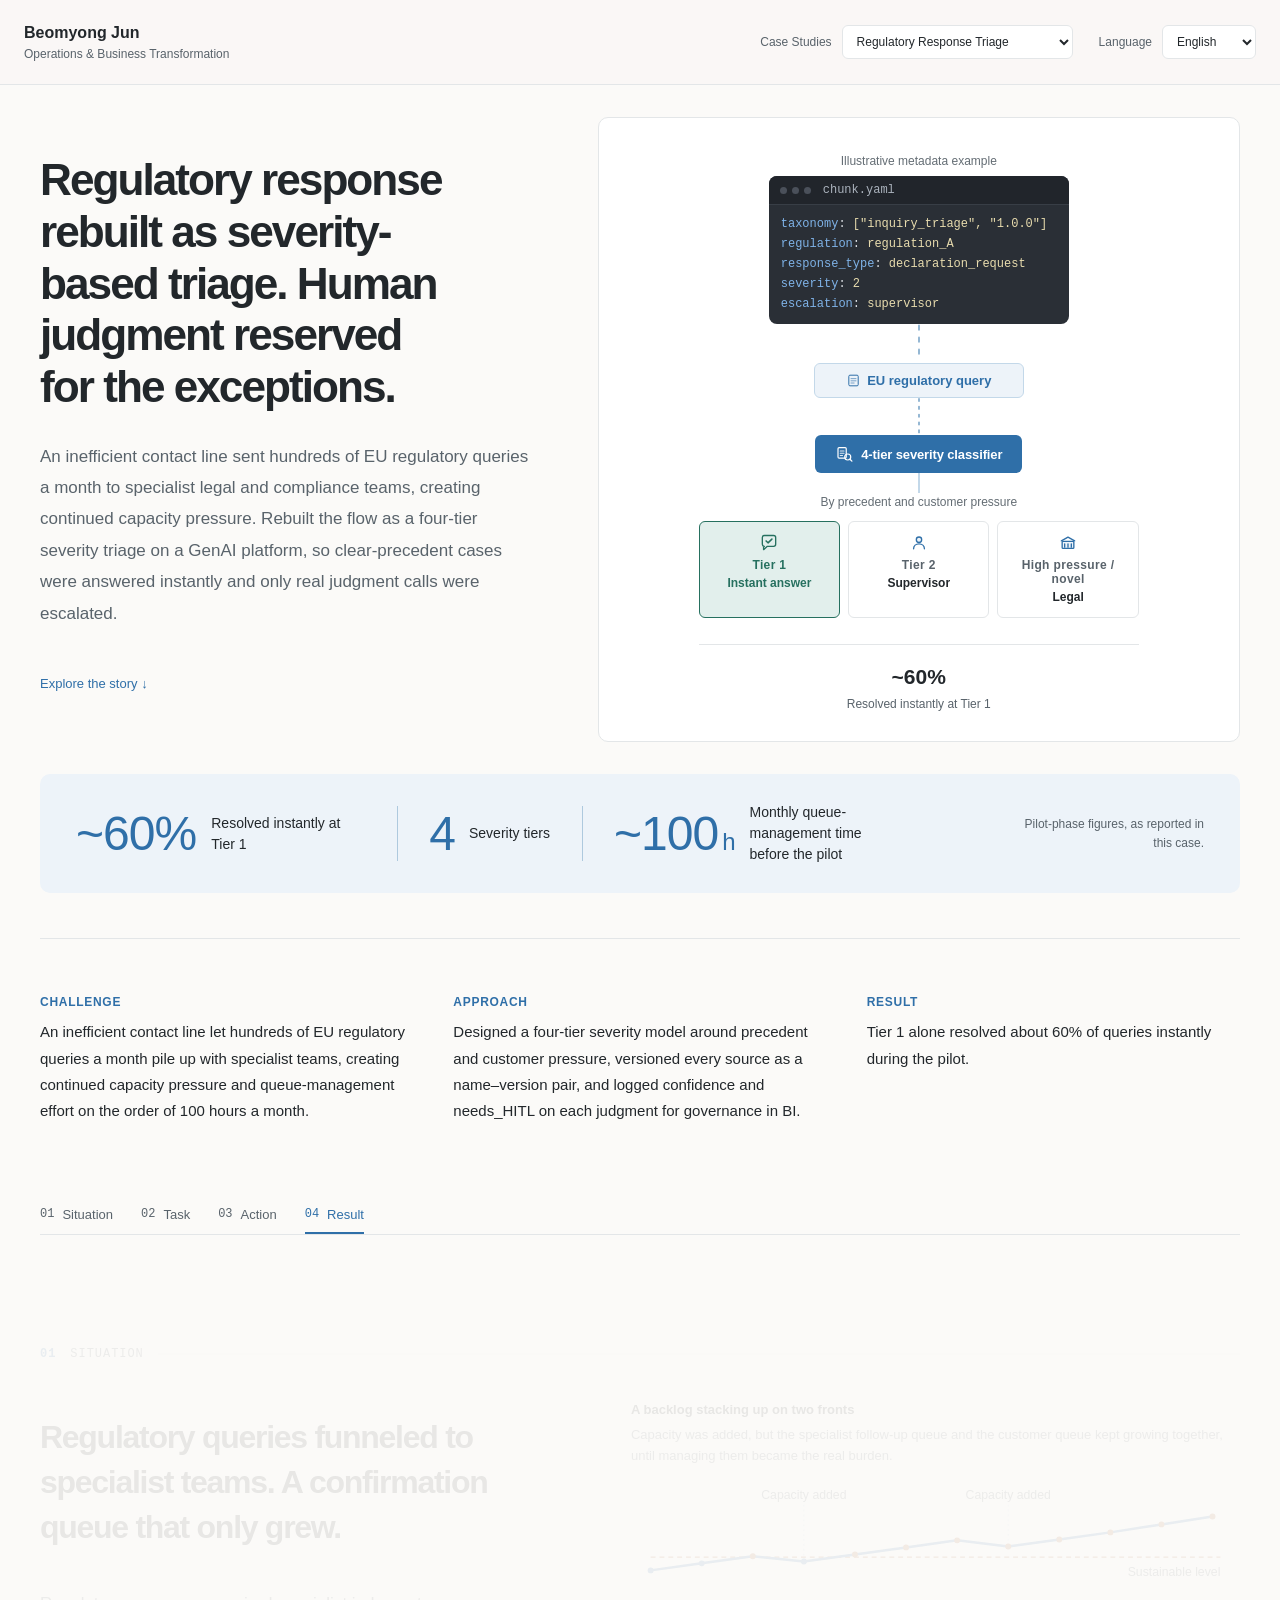
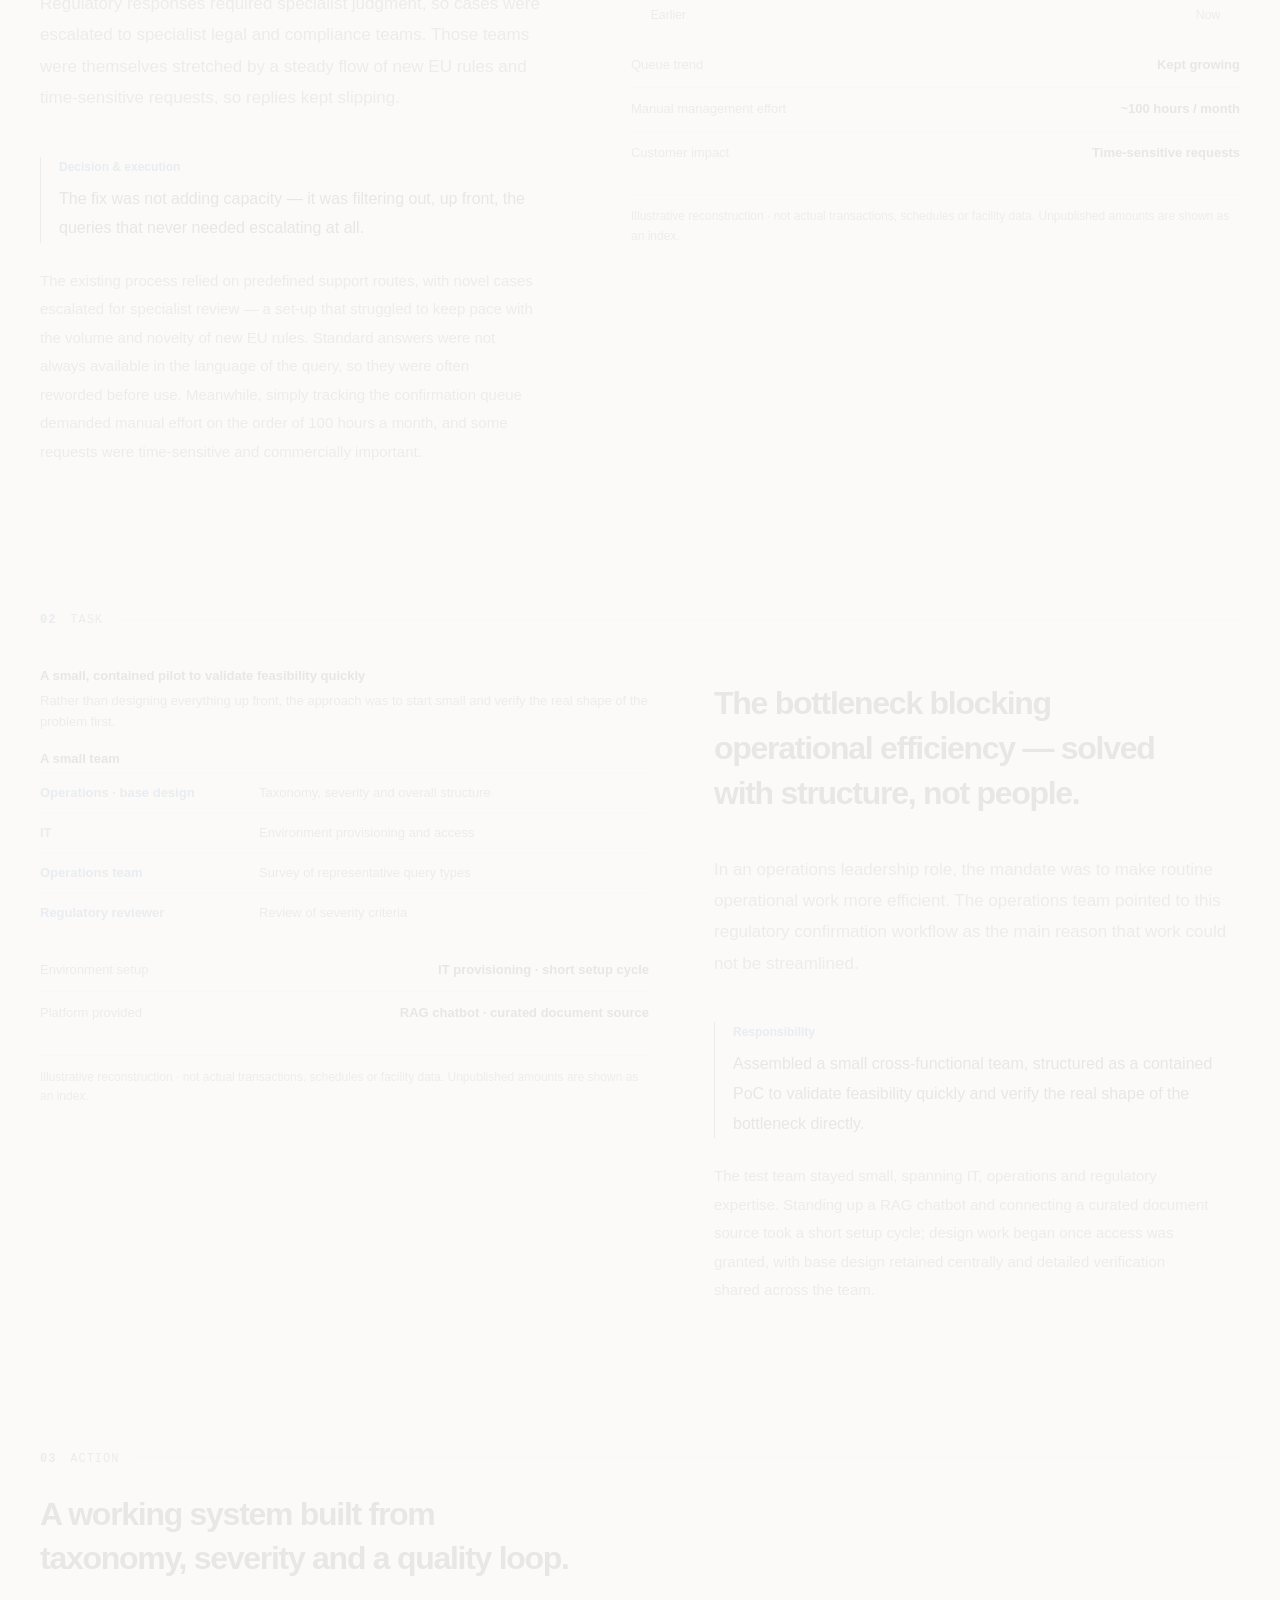
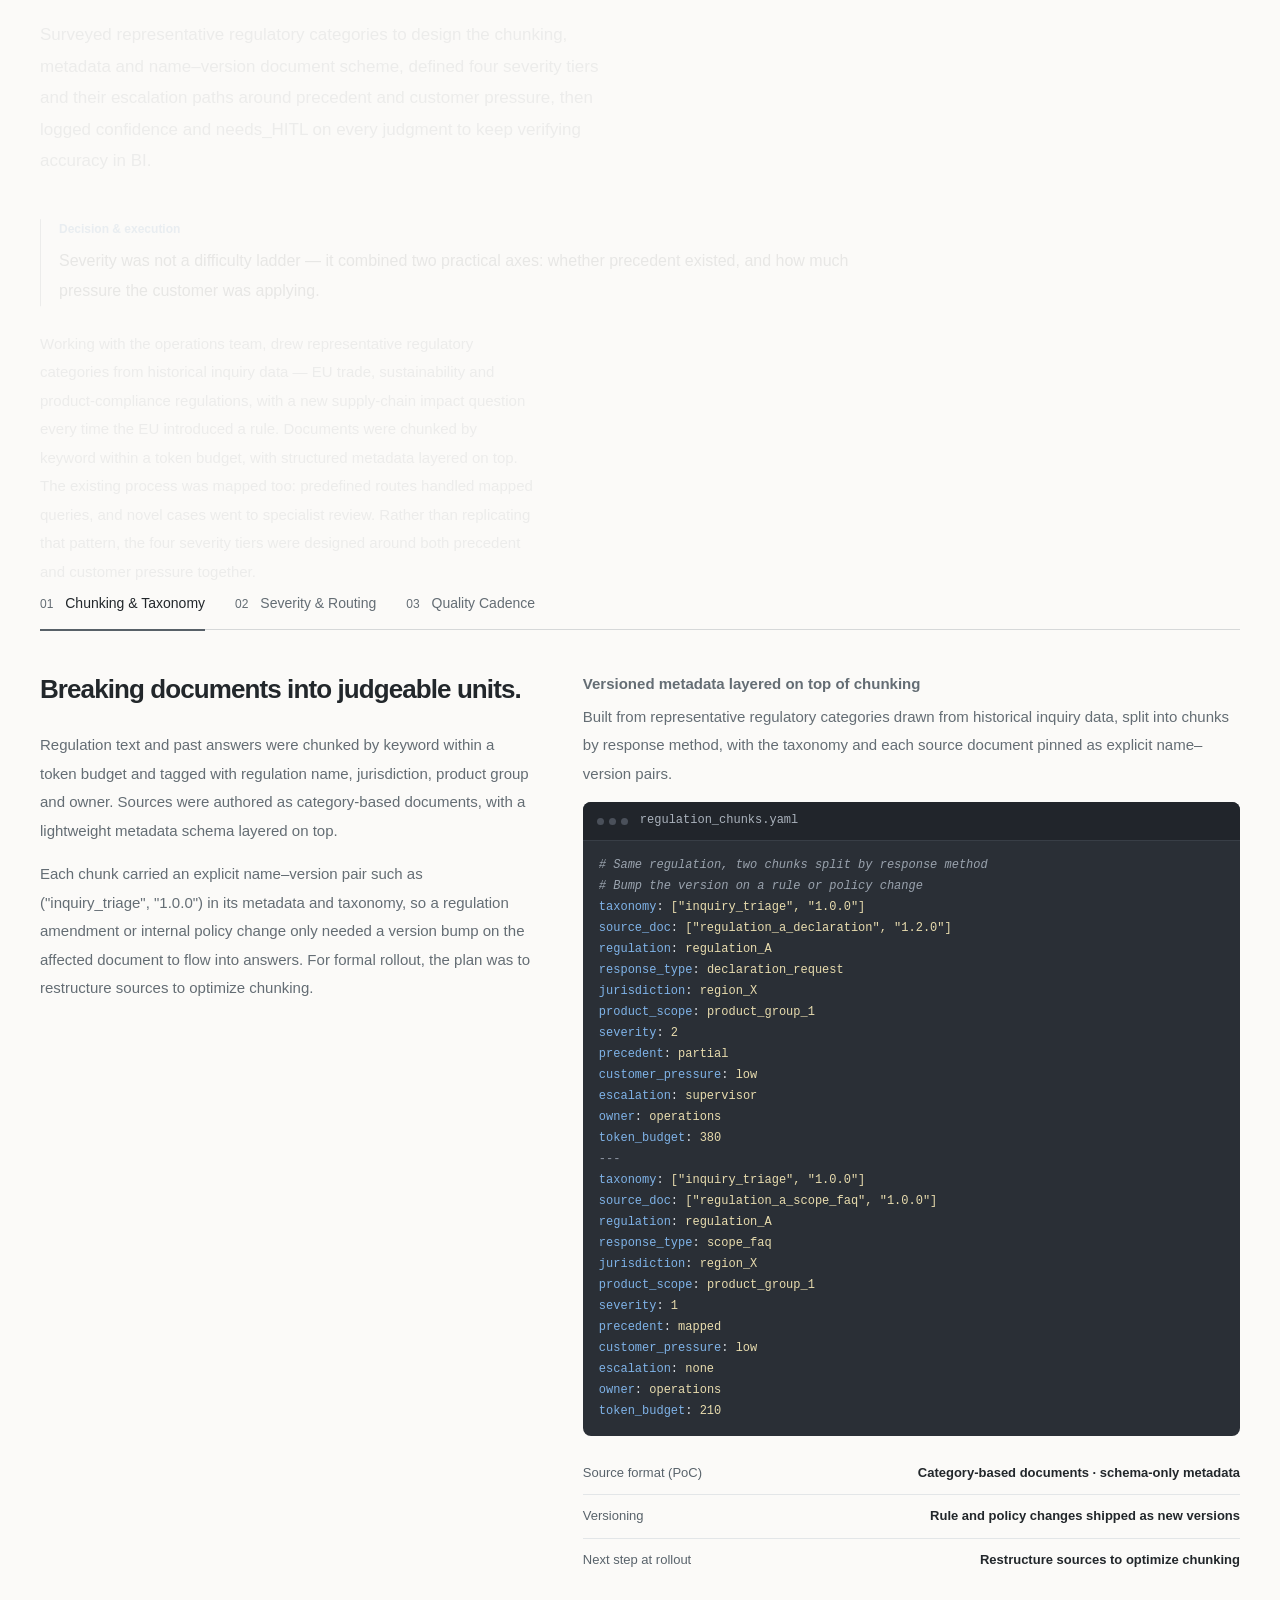
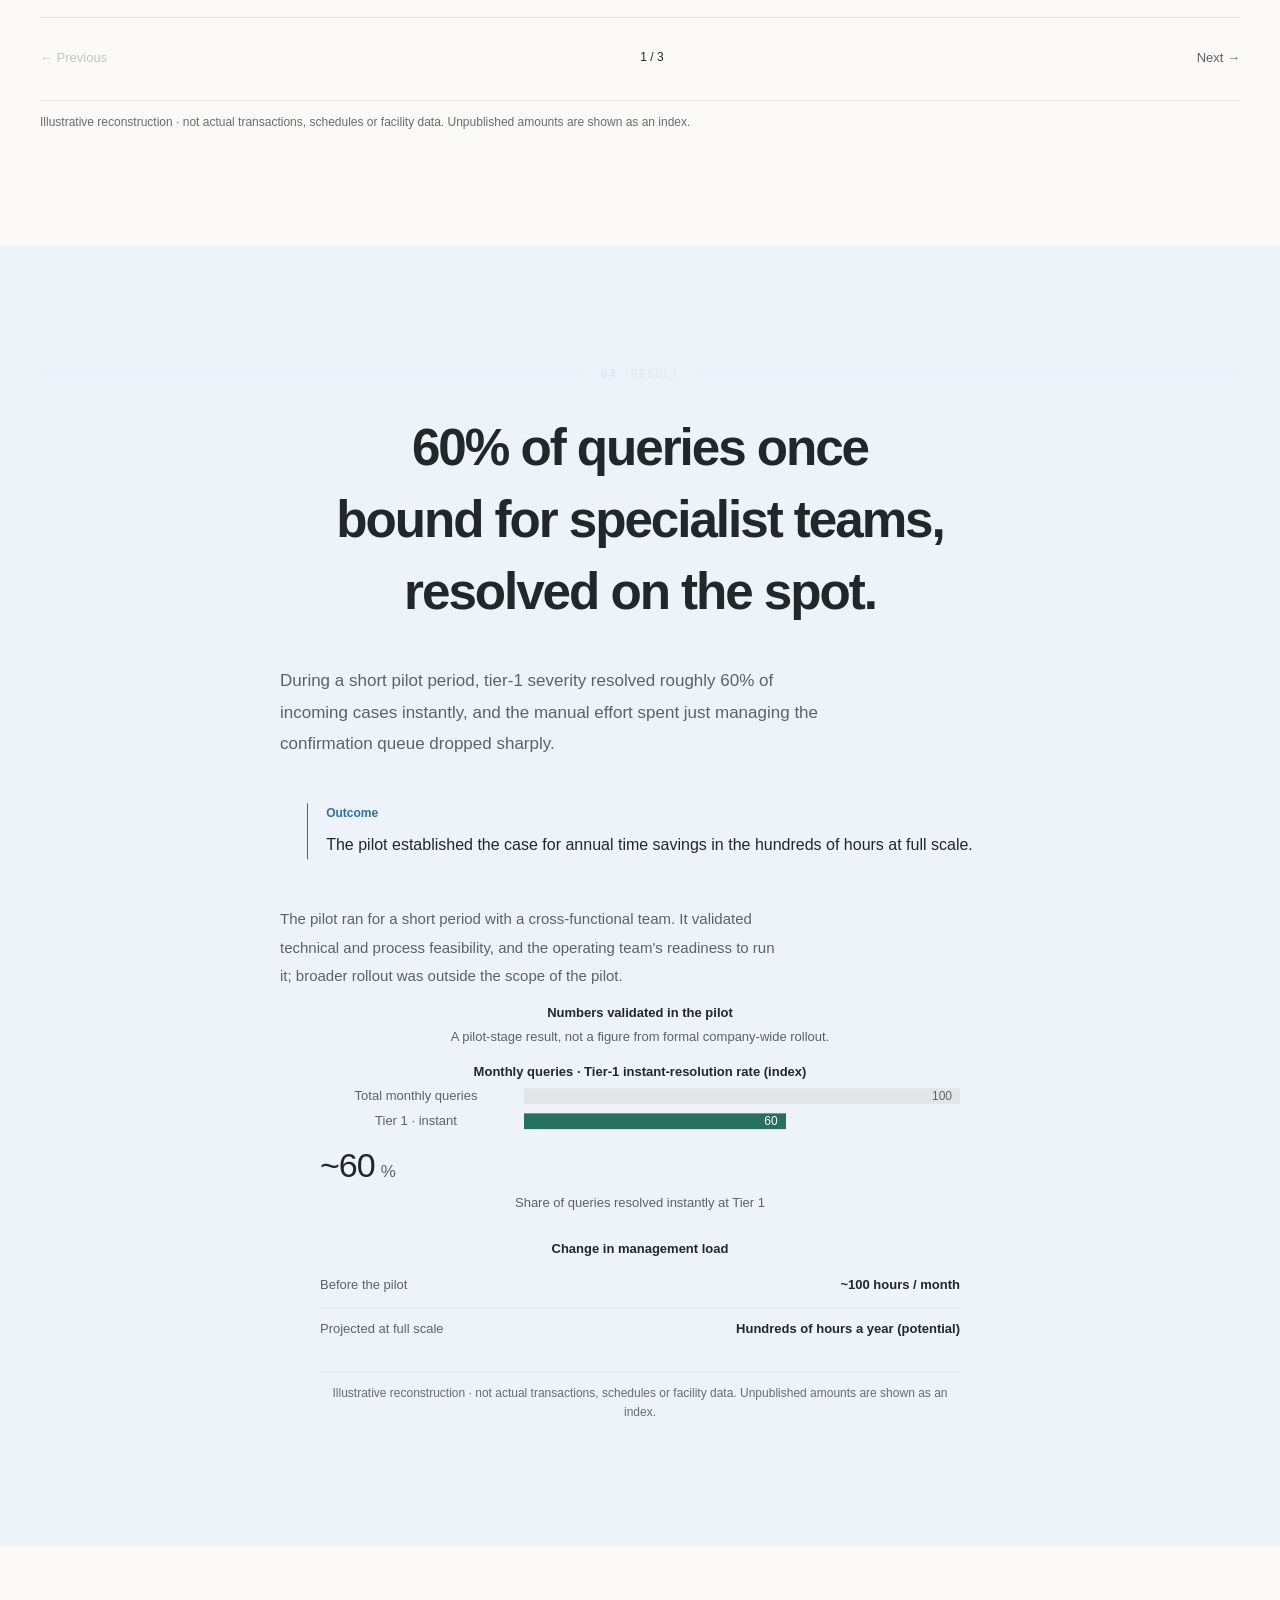
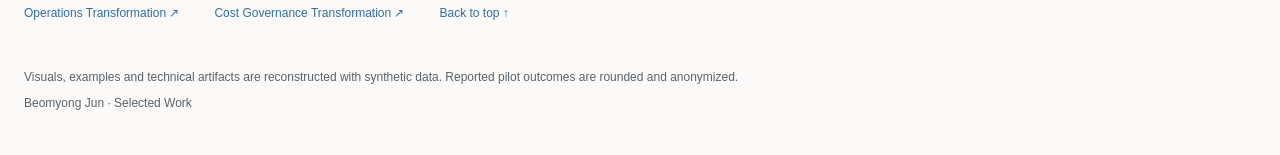
==== commit f4932e8b: "American spelling throughout; triage case says BI instead of Power BI - programme -> program, plus j" ====
--- a/ai-triage.html
+++ b/ai-triage.html
@@ -1 +1 @@
-<!doctype html><html lang="en"><head><meta charset="utf-8"><meta name="viewport" content="width=device-width,initial-scale=1"><meta name="theme-color" content="#fcfbf8"><title>Regulatory response rebuilt as severity-based AI triage | Beomyong Jun</title><meta name="description" content="STAR case study: a four-tier severity triage for EU regulatory queries on a GenAI platform, with about 60% resolved instantly at Tier 1 during the pilot."><meta property="og:type" content="website"><meta property="og:site_name" content="Beomyong Jun · Selected Work"><meta property="og:title" content="Regulatory response rebuilt as severity-based AI triage | Beomyong Jun"><meta property="og:description" content="STAR case study: a four-tier severity triage for EU regulatory queries on a GenAI platform, with about 60% resolved instantly at Tier 1 during the pilot."><meta property="og:image" content="./social-ai-triage.png"><meta property="og:image:width" content="1200"><meta property="og:image:height" content="630"><meta property="og:image:alt" content="Severity-based triage. Human judgment for the exceptions. About 60% resolved instantly at Tier 1 in the pilot."><meta name="twitter:card" content="summary_large_image"><meta name="twitter:title" content="Regulatory response rebuilt as severity-based AI triage | Beomyong Jun"><meta name="twitter:description" content="STAR case study: a four-tier severity triage for EU regulatory queries on a GenAI platform, with about 60% resolved instantly at Tier 1 during the pilot."><link rel="stylesheet" href="./story.css?v=20261011f"><link rel="stylesheet" href="./editorial.css?v=20261011f"><link rel="stylesheet" href="./evidence.css?v=20261011f"></head><body data-case="compliance"><div id="app"></div><noscript>This portfolio needs JavaScript for language selection and interactive exhibits.</noscript><script src="./stories.js?v=20261011f"></script><script src="./exhibits.js?v=20261011f"></script><script src="./refinements.js?v=20261011f"></script><script src="./editorial.js?v=20261011f"></script><script src="./evidence.js?v=20261011f"></script><script src="./story.js?v=20261011f"></script></body></html>
+<!doctype html><html lang="en"><head><meta charset="utf-8"><meta name="viewport" content="width=device-width,initial-scale=1"><meta name="theme-color" content="#fcfbf8"><title>Regulatory response rebuilt as severity-based AI triage | Beomyong Jun</title><meta name="description" content="STAR case study: a four-tier severity triage for EU regulatory queries on a GenAI platform, with about 60% resolved instantly at Tier 1 during the pilot."><meta property="og:type" content="website"><meta property="og:site_name" content="Beomyong Jun · Selected Work"><meta property="og:title" content="Regulatory response rebuilt as severity-based AI triage | Beomyong Jun"><meta property="og:description" content="STAR case study: a four-tier severity triage for EU regulatory queries on a GenAI platform, with about 60% resolved instantly at Tier 1 during the pilot."><meta property="og:image" content="./social-ai-triage.png"><meta property="og:image:width" content="1200"><meta property="og:image:height" content="630"><meta property="og:image:alt" content="Severity-based triage. Human judgment for the exceptions. About 60% resolved instantly at Tier 1 in the pilot."><meta name="twitter:card" content="summary_large_image"><meta name="twitter:title" content="Regulatory response rebuilt as severity-based AI triage | Beomyong Jun"><meta name="twitter:description" content="STAR case study: a four-tier severity triage for EU regulatory queries on a GenAI platform, with about 60% resolved instantly at Tier 1 during the pilot."><link rel="stylesheet" href="./story.css?v=20261011g"><link rel="stylesheet" href="./editorial.css?v=20261011g"><link rel="stylesheet" href="./evidence.css?v=20261011g"></head><body data-case="compliance"><div id="app"></div><noscript>This portfolio needs JavaScript for language selection and interactive exhibits.</noscript><script src="./stories.js?v=20261011g"></script><script src="./exhibits.js?v=20261011g"></script><script src="./refinements.js?v=20261011g"></script><script src="./editorial.js?v=20261011g"></script><script src="./evidence.js?v=20261011g"></script><script src="./story.js?v=20261011g"></script></body></html>
